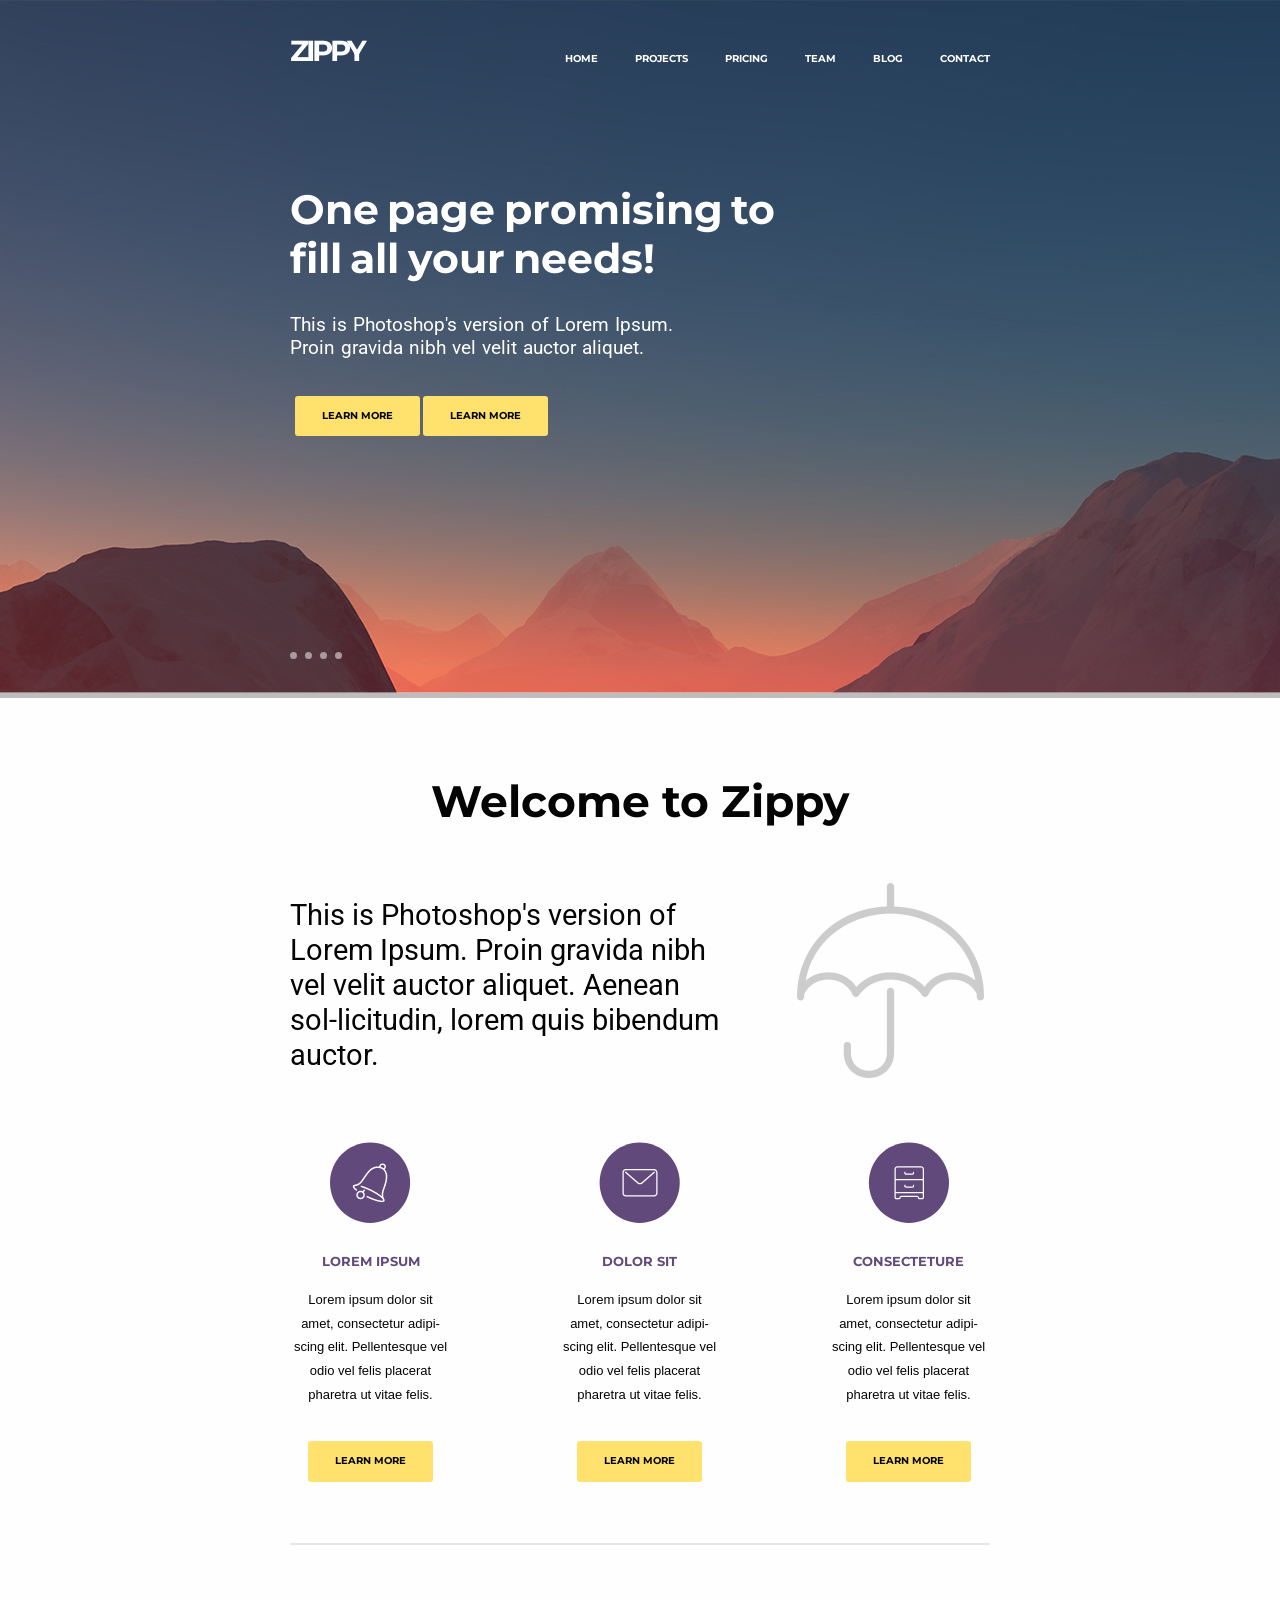
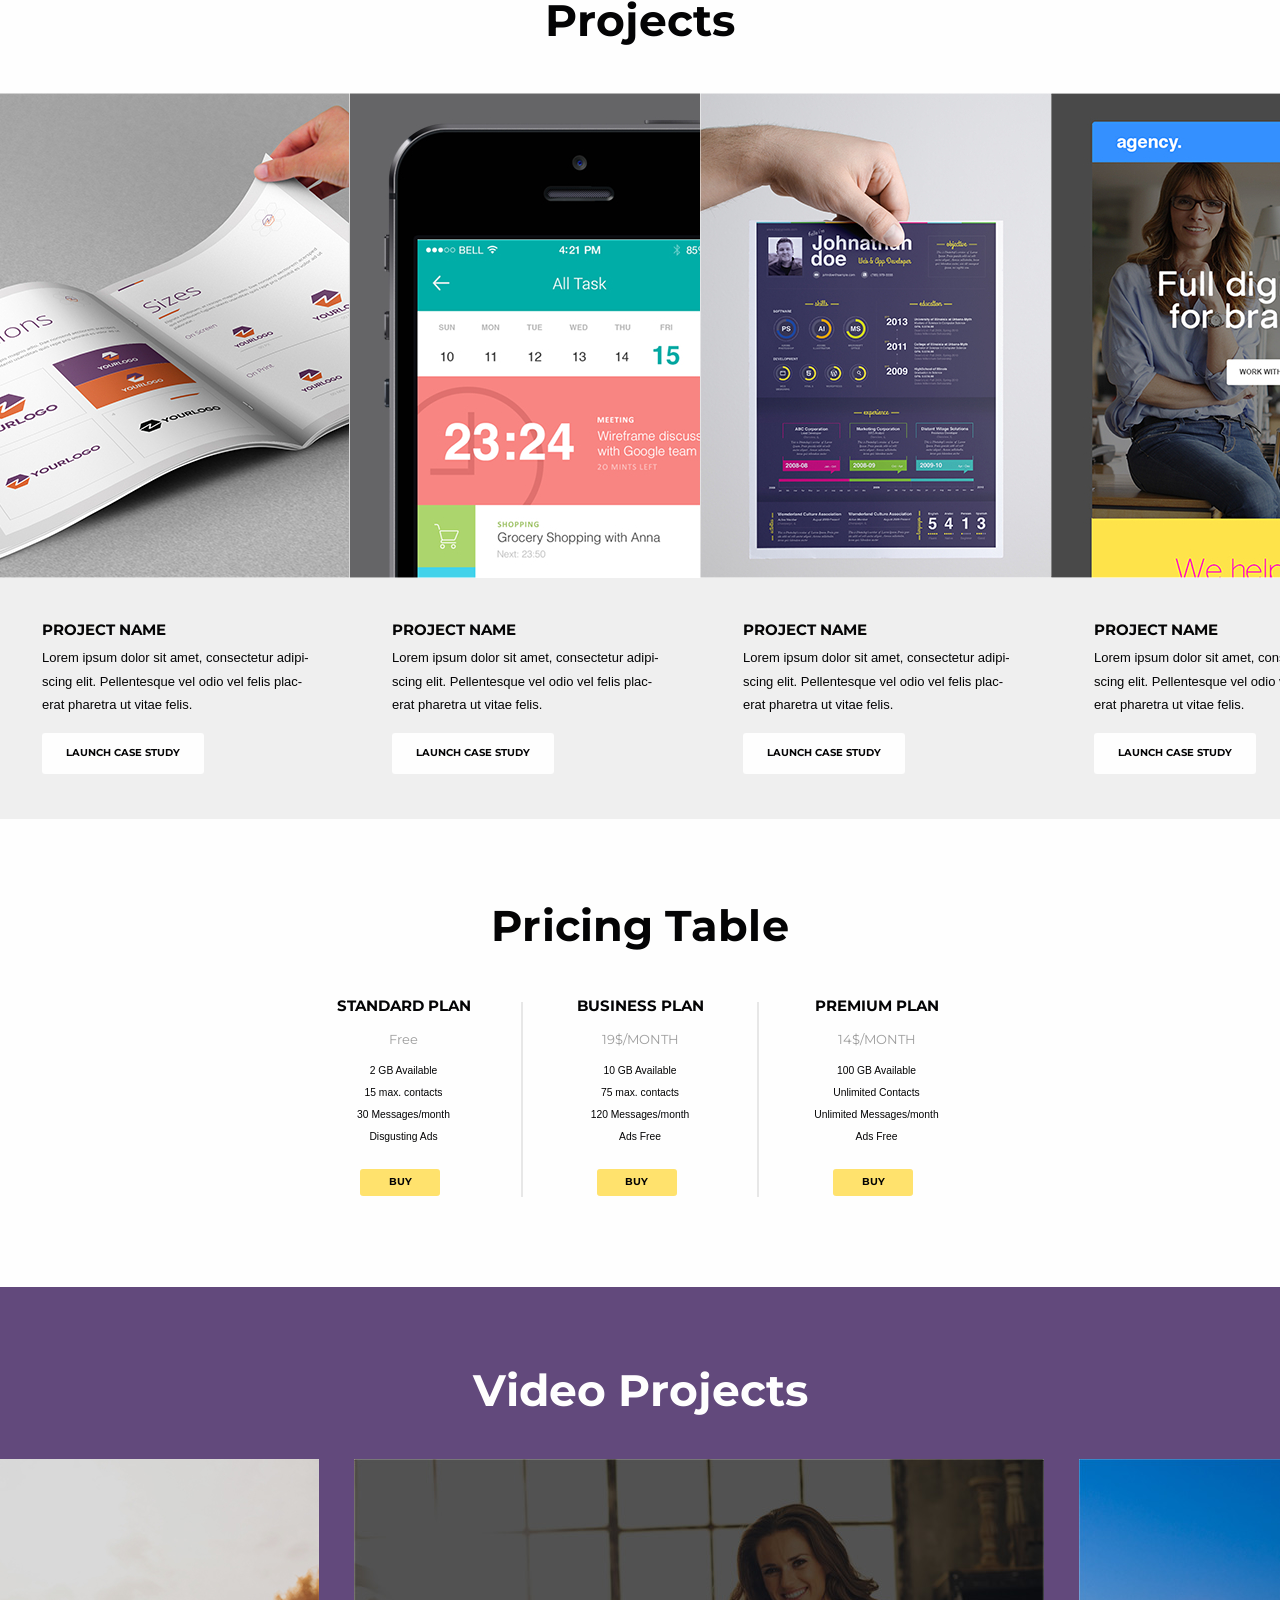
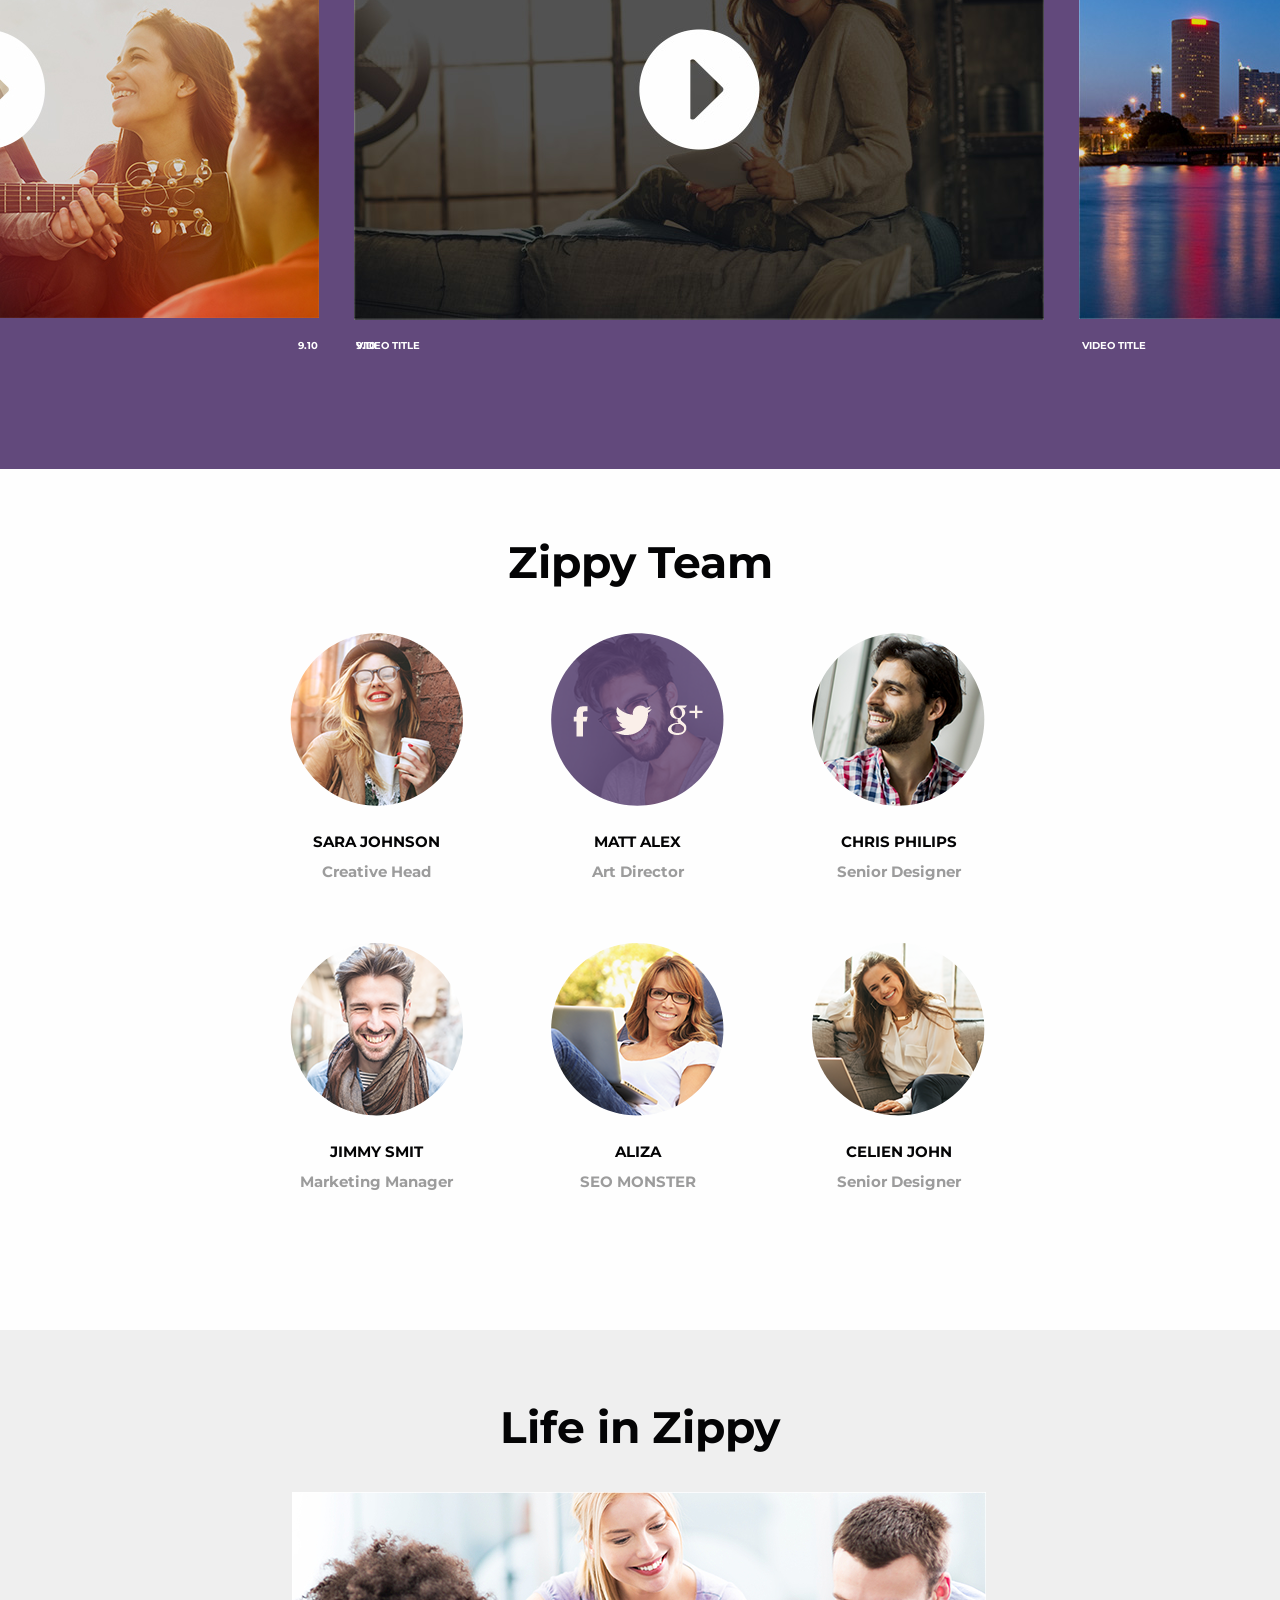
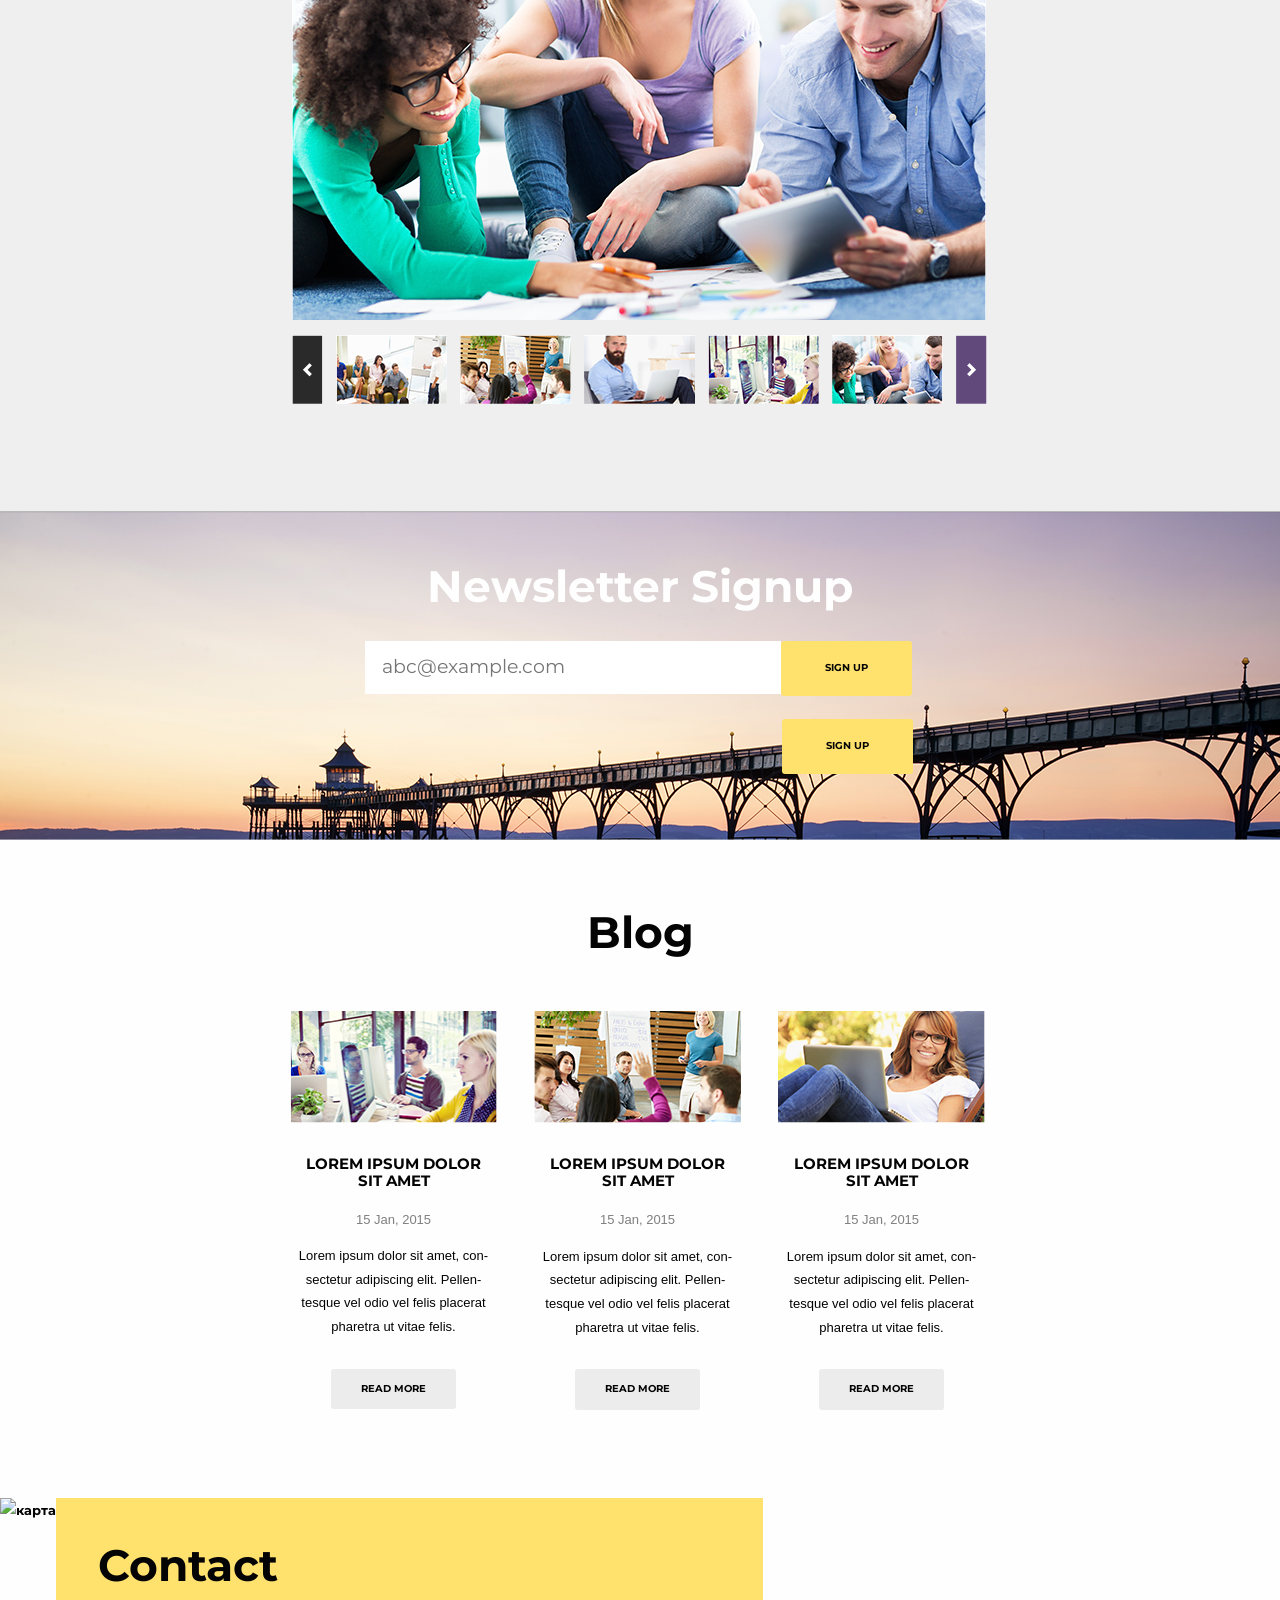
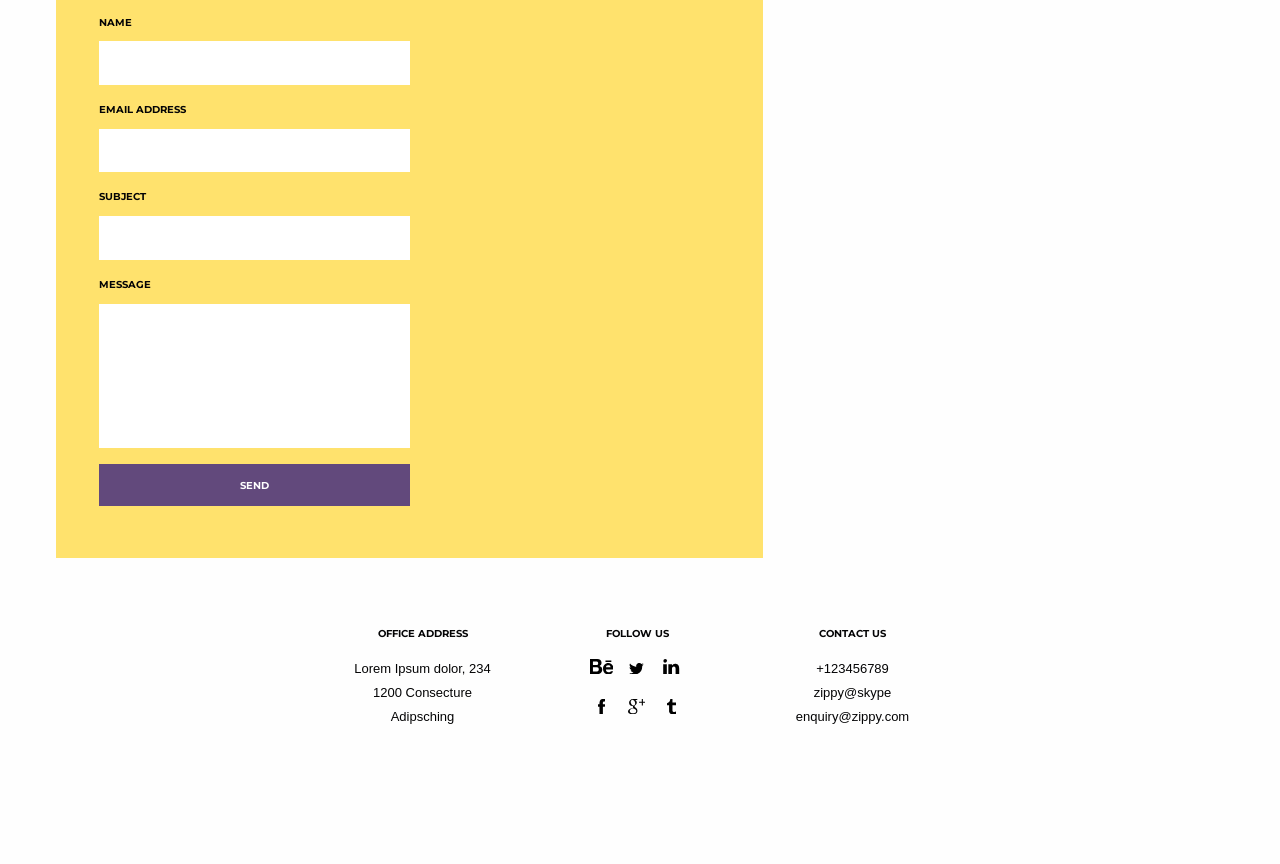
==== index.html @ a1cd15ad "приступил к блоку social-connection" ====
<!DOCTYPE html>
<html lang="ru">

<head>
  <meta charset="utf-8">
  <title>Landing Zippy</title>
  <link href="https://fonts.googleapis.com/css?family=Montserrat:400,700|Roboto:100&display=swap" rel="stylesheet">
  <link href="css/normalize.css" rel="stylesheet">
  <link rel="stylesheet" href="css/style.css">
</head>

<body>

  <div class="wrapper-bg-1">

    <header class="main-header">

      <div class="container-center">
        <nav class="main-navigation">
          <a class="logo" href="#">ZIPPY</a>
          <ul class="site-navigation">
            <li><a href="#beginning">Home</a></li>
            <li><a href="#project">Projects</a></li>
            <li><a href="#price">Pricing</a></li>
            <li><a href="#team">Team</a></li>
            <li><a href="#blog">Blog</a></li>
            <li><a href="#contacts">Contact</a></li>
          </ul>
        </nav>
      </div>

    </header>
    <main class="content">
      <h1 class="visually-hidden">Landing workshop</h1>
      <section class="some-features">
        <h2 class="visually-hidden">Featuries</h2>

        <div class="container-center">
          <div class="feature-controls">
            <a class="control-1" href="#"></a>
            <a class="control-2" href="#"></a>
            <a class="control-3" href="#"></a>
            <a class="control-4" href="#"></a>
          </div>
          <div class="feature-slide">
            <p class="title-slide">One page promising to fill all your needs!</p>
            <p class="description description-slide">This is Photoshop's version of Lorem Ipsum. Proin gravida nibh vel velit auctor aliquet.</p>
            <div class="button-cover">
              <a class="button button-info-1" href="features-1.html">Learn more</a>
              <a class="button button-info-2" href="features-2.html">Learn more</a>
            </div>
          </div>
        </div>
  </div>
  </section>
  <section class="welcome-block container-center">
    <h2 class="visually-hidden">About Zippy</h2>
    <div class="main-idea">
      <h2>Welcome to Zippy</h2>
      <p class="description description-page">This is Photoshop's version of Lorem Ipsum.
        Proin gravida nibh vel velit auctor aliquet.
        Aenean sol-licitudin, lorem quis bibendum auctor.</p>
      <img src="img/welcome-block/umbrella-icon.png" alt="umbrella-image">

    </div>

    <ul class="possibilities-list">
      <li class="possibility">
        <img src="img/welcome-block/bell-icon.png" alt="bell-image" width="" height="">
        <p class="possibilities-title">lorem ipsum</p>
        <p class="possibilities-description">Lorem ipsum dolor sit amet, consectetur adipi-scing elit.
          Pellentesque vel odio vel felis placerat pharetra ut vitae felis.
        </p>
        <a class="button button-info" href="page-info1.html">Learn more</a>
      </li>
      <li class="possibility">
        <img src="img/welcome-block/envelope-icon.png" alt="message-image" width="" height="">
        <p class="possibilities-title">Dolor sit</p>
        <p class="possibilities-description">Lorem ipsum dolor sit amet, consectetur adipi-scing elit.
          Pellentesque vel odio vel felis placerat pharetra ut vitae felis.</p>
        <a class="button button-info button-yellow" href="page-info2.html">Learn more</a>
      </li>
      <li class="possibility">
        <img src="img/welcome-block/archive-icon.png" alt="file-box-image" width="" height="">
        <p class="possibilities-title">Consecteture</p>
        <p class="possibilities-description">Lorem ipsum dolor sit amet, consectetur adipi-scing elit.
          Pellentesque vel odio vel felis placerat pharetra ut vitae felis.</p>
        <a class="button button-info button-yellow" href="page-info3.html">Learn more</a>
      </li>
    </ul>
  </section>
  <section class="projects" id="project">
    <h2>Projects</h2>
    <ul class="project-list">
      <li class="project">
        <img src="img/projects/project-1.jpg" alt="project-pic-1" width="" height>
        <h3>Project name</h3>
        <p>Lorem ipsum dolor sit amet, consectetur adipi-scing elit.
          Pellentesque vel odio vel felis plac-erat pharetra ut vitae felis.</p>
        <a class="button button-study button-white" href="page-study-1.html">Launch case study</a>
      </li>
      <li class="project">
        <img src="img/projects/project-2.jpg" alt="project-pic-" width="" height>
        <h3>Project name</h3>
        <p>Lorem ipsum dolor sit amet, consectetur adipi-scing elit.
          Pellentesque vel odio vel felis plac-erat pharetra ut vitae felis.</p>
        <a class="button button-study button-purple" href="page-study-2.html">Launch case study</a>
      </li>
      <li class="project">
        <img src="img/projects/project-3.jpg" alt="project-pic-" width="" height>
        <h3>Project name</h3>
        <p>Lorem ipsum dolor sit amet, consectetur adipi-scing elit.
          Pellentesque vel odio vel felis plac-erat pharetra ut vitae felis.</p>
        <a class="button button-study button-white" href="page-study-3.html">Launch case study</a>
      </li>
      <li class="project">
        <img src="img/projects/project-4.jpg" alt="project-pic-" width="" height>
        <h3>Project name</h3>
        <p>Lorem ipsum dolor sit amet, consectetur adipi-scing elit.
          Pellentesque vel odio vel felis plac-erat pharetra ut vitae felis.</p>
        <a class="button button-study button-white" href="page-study-4.html">Launch case study</a>
      </li>
    </ul>
  </section>
  <section class="pricing-table" id="price">
    <!-- возможно лучше сделать списком, а не табл. -->
    <table class="price">
      <caption class="table-name">Pricing Table</caption>
      <tr class="plan-title">
        <td>Standard Plan</td>
        <td>Business Plan</td>
        <td>Premium Plan</td>
      </tr>
      <tr class="payment">
        <td>Free</td>
        <td>19$/<span class="month-hi-register">month<span></td>
        <td>14$/<span class="month-hi-register">month<span></td>
      </tr>
      <tr class="terms">
        <td>
          <p>2 GB Available</p>
          <p>15 max. contacts</p>
          <p>30 Messages/month</p>
          <p>Disgusting Ads</p>
        </td>
        <td>
          <p>10 GB Available</p>
          <p>75 max. contacts</p>
          <p>120 Messages/month</p>
          <p>Ads Free</p>
        </td>
        <td>
          <p>100 GB Available</p>
          <p>Unlimited Contacts</p>
          <p>Unlimited Messages/month</p>
          <p>Ads Free</p>
        </td>
      </tr>
      <tr class="button-price">
        <td><a class="button button-buy" href="page-buy-1.html">Buy</a></td>
        <td><a class="button button-buy" href="page-buy-2.html">Buy</a></td>
        <td><a class="button button-buy" href="page-buy-3.html">Buy</a></td>
      </tr>
    </table>
  </section>
  <!-- --------------------------Слайдер------------------- -->
  <section class="video-project">

    <h2>Video Projects</h2>
    <ul class="video-list">
      <li class="left-frame">
        <img src="img/projects/video-pic-1.jpg" alt="video-frame-1" width="" height="">
        <p class="time-left">9.10</p>

      </li>
      <li class="middle-frame">
        <img src="img/projects/video-pic-2.jpg" alt="video-frame-2" width="" height="">
        <p class="title-middle">video title</p>
        <p class="time-middle">9.10</p>
        <!-- псевдоэлементом расположить эти p? -->
      </li>
      <li class="right-frame">
        <img src="img/projects/video-pic-3.jpg" alt="video-frame-3" width="" height="">
        <p class="title-right">video title</p>
      </li>
    </ul>
  </section>
  <section class="team" id="team">
    <div class="cover-team container-center">
      <h2 class="title-team title-band">Zippy Team</h2>
      <ul class="team-list">
        <li>
          <img src="img/team/team-1.png" alt="sara" width="" height="">
          <p class="team-member">Sara Johnson</p>
          <p class="post">Creative Head</p>
        </li>
        <li>
          <img src="img/team/team-2.png" alt="matt" width="" height="">
          <p class="team-member">Matt Alex</p>
          <p class="post">Art Director</p>
        </li>
        <li>
          <img src="img/team/team-3.png" alt="chris" width="" height="">
          <p class="team-member">CHris Philips</p>
          <p class="post">Senior Designer</p>
        </li>
        <li>
          <img src="img/team/team-4.png" alt="jimmy" width="" height="">
          <p class="team-member">Jimmy Smit</p>
          <p class="post">Marketing Manager</p>
        </li>
        <li>
          <img src="img/team/team-5.png" alt="aliza" width="" height="">
          <p class="team-member">Aliza</p>
          <p class="post post-seo">Seo Monster</p>
        </li>
        <li>
          <img src="img/team/team-6.png" alt="celien" width="" height="">
          <p class="team-member">Celien john</p>
          <p class="post">Senior Designer</p>
        </li>
      </ul>
    </div>

    <section class="life-slider">
      <!-- может не заморачиваться с "рисованием" слайдера без JS? -->
      <h2 class="title-team title-life">Life in Zippy</h2>
      <div class="galary-life container-center">
        <ul class="zippy-life-list">
          <li class="small-frame"><img src="img/life/left.jpg" alt="switch-left" width="31" height="69"></li>
          <li class="main-frame"><img src="img/life/z-life-0.jpg" alt="жизнь в zippy" width="694" height="428"></li>
          <li class="small-frame"><img src="img/life/z-life-1.jpg" alt="жизнь в zippy" width="111" height="69"></li>
          <li class="small-frame"><img src="img/life/z-life-2.jpg" alt="жизнь в zippy" width="111" height="69"></li>
          <li class="small-frame"><img src="img/life/z-life-3.jpg" alt="жизнь в zippy" width="111" height="69"></li>
          <li class="small-frame"><img src="img/life/z-life-4.jpg" alt="жизнь в zippy" width="111" height="69"></li>
          <li class="small-frame"><img src="img/life/z-life-5.jpg" alt="жизнь в zippy" width="111" height="69"></li>
          <li class="small-frame"><img src="img/life/right.jpg" alt="switch-right" width="31" height="69"></li>
        </ul>
      </div>

    </section>

  </section>
  <section class="newsletter">

    <h2>Newsletter Signup</h2>
    <form class="news-subscription container-center" action="index.html" method="post">
      <label class="letter"><span class="visually-hidden">Making subscription</span><input class="field-subscribe" type="text" name="your-mail" aria-label="the field for making subscription" placeholder="abc@example.com"></label>
      <button class="button sign-up-button-1" type="submit" name="button">Sign up</button>
      <button class="button sign-up-button-2" type="submit" name="button">Sign up</button>
    </form>

  </section>
  <section class="blog container-center" id="blog">
    <h2>Blog</h2>
    <ul class="our-notice">
      <li class="notice">
        <img src="img/blog/blog-1.jpg" alt="people working" width="207" height="112">
        <h3>lorem ipsum dolor sit amet</h3>
        <time datetime="2015-01-15">15 Jan, 2015</time>
        <p>Lorem ipsum dolor sit amet, con-sectetur adipiscing elit.
          Pellen-tesque vel odio vel felis placerat pharetra ut vitae felis.</p>
        <a class="button button-blog button-yellow" href="blog-1.html">Read more</a>
      </li>
      <li class="notice">
        <img src="img/blog/blog-2.jpg" alt="descussing people" width="207" height="112">
        <h3>lorem ipsum dolor sit amet</h3>
        <time datetime="2015-01-15">15 Jan, 2015</time>
        <p>Lorem ipsum dolor sit amet, con-sectetur adipiscing elit.
          Pellen-tesque vel odio vel felis placerat pharetra ut vitae felis.</p>
        <a class="button button-blog button-grey" href="blog-2.html">Read more</a>
      </li>
      <li class="notice">
        <img src="img/blog/blog-3.jpg" alt="smiling women" width="207" height="112">
        <h3>lorem ipsum dolor sit amet</h3>
        <time datetime="2015-01-15">15 Jan, 2015</time>
        <p>Lorem ipsum dolor sit amet, con-sectetur adipiscing elit.
          Pellen-tesque vel odio vel felis placerat pharetra ut vitae felis.</p>
        <a class="button button-blog button-grey" href="blog-3.html">Read more</a>
      </li>
    </ul>
  </section>
  </main>
  <footer class="main-footer">
    <section class="location" id="contacts">
      <h2 class="visually-hidden">How to find us</h2>
      <ul class="map-location">
        <li>
          <div class="map">
            <img src="img/map/map.jpg" alt="карта" width="693" height="654">
            <!-- <button class="modal-button button button-purple" type="submit">Send</button> -->
          </div>
        </li>
        <li>
          <div class="form">
            <h2 class="connection">Contact</h2>

            <form class="write-us" action="index.html" method="post">
              <label class="name">Name<input class="field-name" type="text" name="fullname" aria-label="the field for entering the name"></label>
              <label class="email">Еmail address<input class="email" type="text" name="fullname" aria-label="the field for entering the email"></label>
              <label class="theme">Subject<input class="email" type="text" name="fullname" aria-label="the field for entering the message subject"></label>
              <label class="message">Message<textarea class="field-message" name="message" aria-label="message field"></textarea></label>
              <button class="button send-button" type="submit" name="button">Send</button>

              <!-- уточнить можно ли тег form вложить в li, если да, то сделать раздел
      с картой одним section со списком из двух элементов - один карта, второй
      форма обратной связи. Да, можно.-->
              <!-- Посмотреть верстку предыдущего проекта, там где <div class="footer-social"> и
        <div class="for-friends" может тут все-таки не списком верстать а div> -->
            </form>
          </div>
        </li>
      </ul>
    </section>
    <section class="social-connection container-center">
      <div class="address">
        <h3 class="social-title">Office address</h3>
        <p>Lorem Ipsum dolor, 234 1200 Consecture Adipsching</p>

      </div>
      <div class="footer-social">
        <h3>Follow us</h3>
        <ul class="social-list">
          <li><a class="social-button" href="#"><span class="visually-hidden">behanse icon</span><svg xmlns="http://www.w3.org/2000/svg" width="23.563" height="15.47" viewBox="0 0 23.563 15.47">
                <defs>
                  <style>
                    .cls-1 {
                      fill-rule: evenodd;
                    }
                  </style>
                </defs>
                <path id="behance_Icon" data-name="behance Icon" class="cls-1"
                  d="M659.469,7046.78h5.868v1.53h-5.868v-1.53Zm8.094,9.1h-7.64c0.081,1.91.982,2.61,2.6,2.61,1.169,0,2.112-.39,2.3-1.06h2.329c-0.818,2.58-2.329,3.32-4.727,3.32-3.338,0-5.407-2.37-5.407-5.75,0-3.27,2.192-5.77,5.407-5.77C666.026,7049.23,667.767,7052.53,667.563,7055.88Zm-7.64-2.23h4.732c-0.267-1.52-.9-2.15-2.316-2.15A2.208,2.208,0,0,0,659.923,7053.65Zm-3.673,2.43c0,3.06-2.52,4.37-5.163,4.37H644v-15.18h6.885c2.784,0,4.669,1.03,4.669,3.84a3.322,3.322,0,0,1-1.988,3.15A3.662,3.662,0,0,1,656.25,7056.08Zm-6.3-8.25h-3.011v3.52H650.2a1.707,1.707,0,0,0,1.967-1.79C652.164,7048.12,651.1,7047.83,649.952,7047.83Zm0.491,5.78h-3.5v4.14h3.44c1.271,0,2.376-.42,2.376-1.98A2.006,2.006,0,0,0,650.443,7053.61Z"
                  transform="translate(-644 -7045.28)" />
              </svg></a></li>
          <li><a class="social-button" href="#"><span class="visually-hidden">twitter icon</span><svg xmlns="http://www.w3.org/2000/svg" width="14.719" height="11.78" viewBox="0 0 14.719 11.78">
                <defs>
                  <style>
                    .cls-1 {
                      fill-rule: evenodd;
                    }
                  </style>
                </defs>
                <path id="twitter_Icon" data-name="twitter Icon" class="cls-1"
                  d="M701.918,7048.96a3.145,3.145,0,0,1,2.39.93,4.963,4.963,0,0,0,1.549-.51c0.126-.07.251-0.14,0.376-0.2a2.946,2.946,0,0,1-.981,1.39,1.4,1.4,0,0,1-.332.24h0a5.5,5.5,0,0,0,1.712-.45v0.01a4.7,4.7,0,0,1-1.026,1.15c-0.157.13-.314,0.25-0.472,0.37a8.528,8.528,0,0,1-6.063,8.51,9.159,9.159,0,0,1-4.278.17,12.027,12.027,0,0,1-1.777-.57,6.049,6.049,0,0,1-.856-0.44c-0.088-.05-0.177-0.1-0.265-0.16a5.083,5.083,0,0,0,.966.04c0.3-.05.589-0.03,0.863-0.09a6.357,6.357,0,0,0,1.814-.65,3.517,3.517,0,0,0,.819-0.53,2.464,2.464,0,0,1-.9-0.16,3,3,0,0,1-1.917-1.9,3.16,3.16,0,0,0,1.349-.06,2.321,2.321,0,0,1-.988-0.39,2.867,2.867,0,0,1-1.424-2.55c0.1,0.04.207,0.09,0.31,0.14a2.978,2.978,0,0,0,.635.17,0.948,0.948,0,0,0,.413.04H693.82c-0.152-.17-0.4-0.29-0.553-0.48a3.011,3.011,0,0,1-.679-2.7,3.5,3.5,0,0,1,.325-0.78,0.17,0.17,0,0,0,.014.01,1.827,1.827,0,0,0,.273.31,5.328,5.328,0,0,0,.9.85,9,9,0,0,0,3.695,1.76,5.739,5.739,0,0,0,1.358.17,2.694,2.694,0,0,1,.014-1.39,2.972,2.972,0,0,1,1.712-2.01,4.253,4.253,0,0,1,.671-0.2C701.673,7048.99,701.8,7048.97,701.918,7048.96Z"
                  transform="translate(-691.906 -7048.97)" />
              </svg></a></li>
          <li><a class="social-button" href="#"><span class="visually-hidden">linkediin icon</span><svg xmlns="http://www.w3.org/2000/svg" width="16.219" height="15.5" viewBox="0 0 16.219 15.5">
                <defs>
                  <style>
                    .cls-1 {
                      fill-rule: evenodd;
                    }
                  </style>
                </defs>
                <path id="linkediin_Icon" data-name="linkediin Icon" class="cls-1"
                  d="M747.969,7057.8v-5.63c0-1.15-.333-2.31-1.69-2.31s-1.924,1.16-1.924,2.34v5.6h-3.62v-10.31h3.62v1.39a3.688,3.688,0,0,1,3.281-1.71c1.5,0,3.943.7,3.943,4.77v5.86h-3.61Zm-10.579-11.84a1.825,1.825,0,1,1,2.021-1.81A1.924,1.924,0,0,1,737.39,7045.96Zm1.806,11.84h-3.625v-10.31H739.2v10.31Z"
                  transform="translate(-735.375 -7042.31)" />
              </svg></a></li>
          <li><a class="social-button" href="#"><span class="visually-hidden">facebook icon</span><svg xmlns="http://www.w3.org/2000/svg" width="7.375" height="15.47" viewBox="0 0 7.375 15.47">
                <defs>
                  <style>
                    .cls-1 {
                      fill-rule: evenodd;
                    }
                  </style>
                </defs>
                <path id="facebook_Icon" data-name="facebook Icon" class="cls-1"
                  d="M654.3,7076.96v2.49s-1.865-.18-2.331.52a6.948,6.948,0,0,0-.127,2.32h2.473c-0.209.94-.359,1.58-0.512,2.4H651.83v7.74h-3.425c0-2.39,0-5.17,0-7.71h-1.458v-2.43h1.442c0.074-1.78.1-3.54,1-4.44C650.4,7076.84,651.36,7076.96,654.3,7076.96Z"
                  transform="translate(-646.938 -7076.97)" />
              </svg></a></li>
          <li><a class="social-button" href="#"><span class="visually-hidden">google icon</span><svg xmlns="http://www.w3.org/2000/svg" width="17.687" height="15.47" viewBox="0 0 17.687 15.47">
                <defs>
                  <style>
                    .cls-1 {
                      fill-rule: evenodd;
                    }
                  </style>
                </defs>
                <path id="google_Icon" data-name="google Icon" class="cls-1"
                  d="M704.605,7080.84v2.75H703.5v-2.75h-2.763v-1.12H703.5v-2.75h1.105v2.75h2.763v1.12h-2.763Zm-7.642-2.78a2.886,2.886,0,0,1,1.555,2.62,3.056,3.056,0,0,1-1.369,2.37c-0.752.59-.895,0.83-0.895,1.33a2.983,2.983,0,0,0,1.228,1.45,3.219,3.219,0,0,1,1.6,3.03c0,1.69-1.6,3.57-4.549,3.57-2.591,0-4.845-1.26-4.845-2.95,0-1.71,2.063-3.36,4.653-3.36,0.282,0,.541-0.01.808-0.01a1.809,1.809,0,0,1-.634-1.29,1.994,1.994,0,0,1,.236-0.89c-0.141.01-.284-0.01-0.432-0.01a3.414,3.414,0,0,1-3.553-3.44c0-1.84,1.968-3.53,4.059-3.53h4.664l-1.043,1.11h-1.479Zm-2.133,8.5c-1.79-.02-3.394,1.09-3.394,2.43,0,1.36,1.293,2.35,3.083,2.35,2.517,0,3.394-.92,3.394-2.28a2.147,2.147,0,0,0-.057-0.49c-0.2-.77-0.894-1.15-1.866-1.82A3.594,3.594,0,0,0,694.83,7086.56Zm2.011-5.86a3.16,3.16,0,0,0-2.6-2.88c-1.2-.03-2.007,1.18-1.8,2.75s1.349,2.89,2.551,2.93S697.049,7082.28,696.841,7080.7Z"
                  transform="translate(-689.688 -7076.97)" />
              </svg></a></li>
          <li><a class="social-button" href="#"><span class="visually-hidden">tumblr icon</span><svg xmlns="http://www.w3.org/2000/svg" width="9.594" height="15.47" viewBox="0 0 9.594 15.47">
                <defs>
                  <style>
                    .cls-1 {
                      fill-rule: evenodd;
                    }
                  </style>
                </defs>
                <path id="tumblr_Icoon" data-name="tumblr Icoon" class="cls-1"
                  d="M750.843,7091.58a9.441,9.441,0,0,1-1.77.66,7.181,7.181,0,0,1-1.715.19,4.567,4.567,0,0,1-1.645-.27,3.977,3.977,0,0,1-1.371-.76,2.8,2.8,0,0,1-.788-1.06,4.621,4.621,0,0,1-.219-1.62v-5.42h-2.072v-2.19a5.4,5.4,0,0,0,1.72-.85,4.211,4.211,0,0,0,1.03-1.33,6.049,6.049,0,0,0,.534-1.97h2.17v3.58h3.527v2.76h-3.527v3.96a6.818,6.818,0,0,0,.082,1.67,1.386,1.386,0,0,0,.582.67,2.137,2.137,0,0,0,1.157.31,4.129,4.129,0,0,0,2.3-.77v2.44Z"
                  transform="translate(-741.25 -7076.97)" />
              </svg></a></li>
        </ul>

      </div>
      <div class="footer-contacts">
        <h3 class="social-title">Contact us</h3>
        <p class="contact-phone"><a class="phone" href="tel:+123456789">+123456789</a></p>
        <p class="skype">zippy@skype</p>
        <p class="contact-mail">enquiry@zippy.com</p>
      </div>
    </section>
  </footer>
</body>

</html>
---- css/style.css ----
@font-face {
  font-family: 'Helvetica';
  src: local('Helvetica Regular'), local('Helvetica-Regular'),
    url('fonts/helvetica/hinted-subset-Helvetica-Regular.woff') format('woff'),
    url('fonts/helvetica/hinted-subset-Helvetica-Regular.woff2') format('woff2'),
    font-weight: normal;
  font-style: normal;
}

html {
  box-sizing: border-box;
}

*, *::after, *::after {
  box-sizing: inherit;
}

body {
  margin: 0;
  padding: 0;
  font-family: "Montserrat", Arial, sans-serif;
  font-size: 13.26px;
  line-height: 24px;
  font-weight: 700;
  color: #040405;
  background-color: #fefefe;
}

a {
  text-decoration: none;
}

.visually-hidden {
  position: absolute;
  width: 1px;
  height: 1px;
  margin: -1px;
  border: 0;
  padding: 0;
  white-space: nowrap;
  clip-path: inset(100%);
  clip: rect(0 0 0 0);
  overflow: hidden;
}

img {
  maх-width: 100%;
  height: auto;
}

.wrapper-bg-1 {
  background-image: url("../img/background-feature/bg-1.jpg");
  background-position: top center;
  background-repeat: no-repeat;
  background-color: #bdbdbd;
}

.container-center {
  width: 700px;
  margin: 0 auto;
}

.main-header {
  margin-bottom: 32px;
}

.main-navigation {
  display: flex;
  flex-wrap: wrap;
  margin: 0;
  padding-top: 40px;
  margin-bottom: 124px;
  font-size: 10px;
  line-height: 7px;
  text-transform: uppercase;
  color: #ffffff;
}

.logo {
  margin-right: 197px;
  margin-top: 7px;
  font-size: 29px;
  line-height: 7px;
  letter-spacing: -3.4px;
  color: #ffffff;
}

.site-navigation {
  display: flex;
  flex-wrap: wrap;
  margin: 0;
  padding: 0;
  margin-top: 15px;
  margin-left: auto;
  list-style: none;
}

.site-navigation li {
  margin-right: 37px;
}

.site-navigation li:last-child {
  margin-right: 0;
}

.site-navigation a {
  color: #ffffff;
}

.site-navigation a:hover,
.site-navigation a:focus {
  color: #ffe26d;
}

.feature-slide {
  color: #ffffff;
  padding-bottom: 48px;
}

.feature-slide .title-slide {
  margin: 0;
  padding: 0;
  margin-bottom: 29px;
  width: 515px;
  font-size: 40.69px;
  line-height: 120%;
}

.title-slide {
  word-spacing: -0.09em;
}

.description {
  font-family: "Roboto", Arial, sans-serif;
  font-weight: 400;
}

.description-slide {
  margin-bottom: 37px;
  max-width: 431px;
  font-size: 19.16px;
  line-height: 120%;
  word-spacing: 0.05em;
}

.button {
  display: block;
  padding-top: 17px;
  padding-bottom: 17px;
  width: 125px;
  font: inherit;
  font-size: 10.32px;
  line-height: 6.9px;
  text-align: center;
  vertical-align: middle;
  text-transform: uppercase;
  color: #040405;
  background-color: #ffe26d;
  border-radius: 3px;
  border: none;
}

.button:hover,
.button:focus,
.button-active {
  background-color: #62497c;
  color: #ffffff;
}

.button-cover {
  display: flex;
  padding-bottom: 214px;
}

.button-info-1 {
  margin-right: 3px;
  margin-left: 5px;
}

.some-features {
  position: relative;
  margin-bottom: 83px;
}

.feature-controls {
  position: absolute;
  bottom: 48px;
  width: 61px;
  height: 8px;
}

.feature-controls a {
  display: inline-block;
  position: relative;
  width: 7px;
  height: 7px;
  background-color: #a99a9e;
  border-radius: 50%;
}

.control-1,
.control-2,
.control-3 {
  margin-right: 4px;
}

.feature-controls a:hover,
.feature-controls a:focus,
.feature-controls a:active {
  background-color: #ffffff;
}

.welcome-block {
  border-bottom: 2px solid #e7e7e7;
  margin-bottom: 55px;
  padding-bottom: 4px;
}

.welcome-block h2 {
  margin-bottom: 83px;
}

.main-idea {
  position: relative;
  margin-bottom: 69px;
}

.main-idea h2 {
  margin-bottom: 76px;
  font-size: 44.21px;
  line-height: 40.52px;
  text-align: center;
}

.main-idea p {
  width: 436px;
}

.main-idea img {
  position: absolute;
  top: 102px;
  left: 507px;
}

.description-page {
  font-size: 29.4px;
  line-height: 35px;
  color: inherit;
}

/*main-idea можно сделать релатив, а зонт абсолютно спозиционировать*/
.possibilities-list {
  display: flex;
  flex-wrap: wrap;
  margin: 0;
  padding: 0;
  list-style: none;
  margin-bottom: 57px;
}

.possibility {
  width: 161px;
  text-align: center;
  margin-right: 108px;
}

.possibility img {
  margin-bottom: 6px;
}

.possibilities-list li:nth-child(3) {
  margin-right: 0;
}

.possibilities-title {
  margin-bottom: 15px;
  text-transform: uppercase;
  color: #62497c;
}

.possibilities-description {
  margin-bottom: 35px;
  padding: 0 2px;
  font-family: "Helvetica", Arial, sans-serif;
  font-size: 13px;
  font-weight: 400;
  line-height: 23.58px;
}

.button-info {
  display: block;
  margin: 0 auto;
}

.projects {
  max-width: 1400px;
  margin: 0 auto;
  margin-bottom: 87px;
}

.projects h2 {
  font-size: 44.21px;
  line-height: 40.52px;
  text-align: center;
  margin-bottom: 52px;
}

.project-list {
  display: flex;
  /* flex-wrap: wrap; */
  list-style: none;
  margin: 0;
  padding: 0;
  background-color: #efefef;
}

.project-list li {
  margin: 0;
  margin-left: -1px;
  padding: 0;
  width: 353px;
}

.project-list img {
  margin-bottom: 10px;
}

.project-list h3 {
  font-size: 15px;
  line-height: 40.52px;
  text-transform: uppercase;
  margin-bottom: -17px;
  padding-left: 43px;
}

.button-study {
  width: 162px;
  color: inherit;
  background-color: #fefefe;
  margin-bottom: 45px;
  margin-left: 43px;
}

.projects p {
  font-family: "Helvetica", Arial, sans-serif;
  font-size: 13px;
  font-weight: 400;
  line-height: 23.58px;
  margin-bottom: 16px;
  padding: 0 35px 0 43px;
}

.project:hover {
  background-color: #ffe26d;
}

.price {
  text-align: center;
  border-collapse: collapse;
}

.price td {
  width: 236px;
  border-right: 2px solid #e7e7e7;
}

.price .terms {
  font-family: "Helvetica", Arial, sans-serif;
  font-size: 10.32px;
  font-weight: 400;
  line-height: 22px;
}

.terms p {
  padding: 0;
  margin: 0;
}

.price td:last-child {
  border-right: 0;
}

.button-buy {
  width: 80px;
  margin: 0 auto;
  padding-top: 10px;
  padding-bottom: 10px;
}

.button-price td {
  padding-top: 20px;
  padding-right: 8px;
}

.pricing-table .table-name {
  font-size: 43.21px;
  line-height: 40.52px;
  text-align: center;
  margin-bottom: 56px;
  letter-spacing: 0.1px;
}

.price {
  margin: 0 auto;
}

.pricing-table {
  margin-bottom: 90px;
}

.plan-title {
  font-size: 14.74px;
  line-height: 6.9px;
  text-transform: uppercase;
}

.plan-title td {
  padding-bottom: 16px;
}

.payment td {
  font-weight: 400;
  color: #9d9d9d;
  padding-bottom: 8px;
}

.month-hi-register {
  text-transform: uppercase;
}

.video-project {
  background-color: #62497c;
  margin-bottom: 73px;
}

.video-project h2 {
  font-size: 44.21px;
  line-height: 40.52px;
  color: #fefefe;
  padding-top: 83px;
  padding-bottom: 12px;
  text-align: center;
}

.video-list {
  display: flex;
  flex-wrap: wrap;
  list-style: none;
  margin: 0 auto;
  padding: 0;
  width: 1400px;
}

.video-list li {
  margin-right: 35px;
}

.video-list li:last-child {
  margin-right: 0;
}

.middle-frame,
.left-frame,
.right-frame {
  position: relative;
  margin-bottom: 142px;
}

.time-left {
  position: absolute;
  top: 474px;
  right: 1px;
}

.title-middle {
  position: absolute;
  top: 474px;
  left: 2px;
}

.time-middle {
  position: absolute;
  top: 474px;
  left: 2px;
}

.title-right {
  position: absolute;
  top: 474px;
  left: 3px;
}

.video-list p {
  font-size: 10px;
  line-height: 6.9px;
  text-transform: uppercase;
  color: #fefefe;
}

.title-team {
  font-size: 44.21px;
  line-height: 40.52px;
  text-align: center;
}

.title-band {
  margin-bottom: 50px;
}

.team-list {
  display: flex;
  flex-wrap: wrap;
  margin: 0;
  padding: 0;
  list-style: none;
  text-align: center;
}

.team-list li {
  width: 173px;
  margin-right: 88px;
}

.team-list li:nth-child(3),
.team-list li:nth-child(6) {
  margin-right: 0;
}

.team-list li:nth-child(4),
.team-list li:nth-child(5),
.team-list li:nth-child(6) {
  margin-top: 53px;
  padding-bottom: 129px;
}

.team-list img {
  margin-bottom: 11px;
}

.team-member {
  margin-bottom: 23px;
  font-size: 15px;
  line-height: 6.9px;
  text-transform: uppercase;
}

.post {
  font-size: 15px;
  line-height: 6.9px;
  /* color: #9d9d9d; */
  opacity: 0.39;
}

.post-seo {
  text-transform: uppercase;
}

.life-slider {
  background-color: #efefef;
  padding-top: 77px;
  padding-bottom: 100px;
}

.title-life {
  padding: 0;
  margin: 0;
  margin-bottom: 44px;
}

.zippy-life-list {
  display: flex;
  flex-wrap: wrap;
  width: 696px;
  list-style: none;
  margin: 0 auto;
  padding: 0;
}

.zippy-life-list li {
  margin-right: 13px;
}

.zippy-life-list li:last-child {
  margin-right: 0;
}

.main-frame {
  order: 1;
  margin-bottom: 8px;
}

.small-frame {
  order: 2;
}

.newsletter {
  background-image: url("../img/background-feature/bg-2.jpg");
  /* background-position: top center; */
  background-position: top center;
  background-repeat: no-repeat;
  background-color: #fefefe;
  margin-bottom: 66px;
}

.newsletter h2 {
  font-size: 44.21px;
  line-height: 40.52px;
  margin: 0;
  padding-top: 55px;
  padding-bottom: 34px;
  text-align: center;
  color: #fefefe;
}

.news-subscription {
  display: flex;
  flex-wrap: wrap;
  width: 550px;
}

.sign-up-button-1,
.sign-up-button-2 {
  padding-top: 24px;
  padding-bottom: 24px;
  width: 131px;
}

.sign-up-button-2 {
  margin-left: 417px;
  margin-top: 23px;
  margin-bottom: 72px;
}

.field-subscribe {
  display: block;
  padding-left: 17px;
  padding-top: 5px;
  padding-bottom: 8px;
  min-width: 416px;
  font-family: inherit;
  font-size: 19.16px;
  font-weight: 400;
  line-height: 40.52px;
  color: #d8d8d8;
  border: 0;
}

/*
попробовать позадавать общие стили через группы селекторов с двумя уровнями вложенности, т.е.
для центровки заголовков указать секцию и h2 и text-align: center; и можно и свойства шрифта тоже сюда,
т.к. у всех заголовков второго уровня один и тот же шрифт, может только быть не удобно т.к. правило будет
находитья в одном месте, а свойства применяться к разным элементам страницы, не очень удобно искать*/
.blog {
  margin-bottom: 88px;
}

.blog h2 {
  font-size: 44.21px;
  line-height: 40.52px;
  text-align: center;
  margin-bottom: 59px;
}

.our-notice {
  display: flex;
  flex-wrap: wrap;
  margin: 0;
  padding: 0;
  list-style: none;
}

.notice {
  width: 207px;
  margin-right: 37px;
  text-align: center;
}

.notice:last-child {
  margin-right: 0;
}

/* проверить отступы в блоке Блог */
.notice img {
  margin-bottom: 10px;
}

.notice h3 {
  margin-bottom: 18px;
  padding: 0 3px;
  font-size: 15px;
  line-height: 17px;
  text-transform: uppercase;
}

.notice time,
.notice p {
  font-family: "Helvetica", Arial, sans-serif;
  font-size: 13px;
  font-weight: 400;
  line-height: 23.58px;
}

.notice time {
  opacity: 0.5;
  margin-bottom: 15px;
}

.notice p {
  margin-bottom: 30px;
}

.button-blog {
  background-color: #ececec;
  margin: 0 auto;
}

.button-blog:hover,
.button-blog:focus,
.button-blog:active {
  color: inherit;
  background-color: #ffe26d;
}

/* подумать над оформлением кнопок при наведении тут серый фон и черный шрифт д.б. */
.location {
  width: 1400px;
  margin: 0 auto;
  margin-bottom: 61px;
}

.map-location {
  display: flex;
  margin: 0;
  padding: 0;
  list-style: none;
}

.location h2 {
  font-size: 44.21px;
  line-height: 40.52px;
  margin: 0;
  margin-bottom: 34px;
  padding-top: 47px;
  padding-left: 42px;
}

.form {
  width: 707px;
  background-color: #ffe26d;
}

.write-us {
  display: flex;
  flex-wrap: wrap;
}

.name,
.email,
.theme,
.message {
  margin: 0;
  padding: 0;
  margin-left: 43px;
  margin-right: auto;
}

.write-us input,
.field-message {
  display: block;
  width: 311px;
  margin: 15px 0 22px;
  padding: 16px 0;
  border: 0;
}

.field-message {
  padding: 46px 0 75px;
  resize: none;
  margin-bottom: 16px;
}

.connection {
  font-size: 44.21px;
  line-height: 40.52px;
}

.write-us {
  font-size: 10px;
  line-height: 6.9px;
  text-transform: uppercase;
}

.send-button {
  color: #fefefe;
  background-color: #62497c;
  width: 311px;
  margin-left: 43px;
  margin-bottom: 52px;
  padding-top: 19px;
  border-radius: initial;
}


.social-connection {
  display: flex;
  padding-bottom: 123px;
}

.address,
.footer-social,
.footer-contacts {
  margin-left: 50px;
  width: 165px;
  text-align: center;
}

.footer-social {
  padding: 0 29px;
}

.footer-contacts p {
  margin: 0;
}

.social-connection h3 {
  margin-bottom: 18px;
  font-size: 10px;
  font-weight: 700;
  line-height: 10px;
  text-transform: uppercase;
  text-align: center;
}

.social-title {
  margin-bottom: 10px;
}

.social-connection p,
.phone {
  font-family: "Helvetica", Arial, sans-serif;
  font-size: 13px;
  font-weight: 400;
  line-height: 23.58px;
  color: inherit;
}

.social-list {
  display: flex;
  flex-wrap: wrap;
  margin: 0;
  padding: 0;
  list-style: none;
}

.social-list li {
  width: 35px;
}

.social-list li:nth-child(1),
.social-list li:nth-child(2),
.social-list li:nth-child(3) {
  margin-bottom: 16px;
}
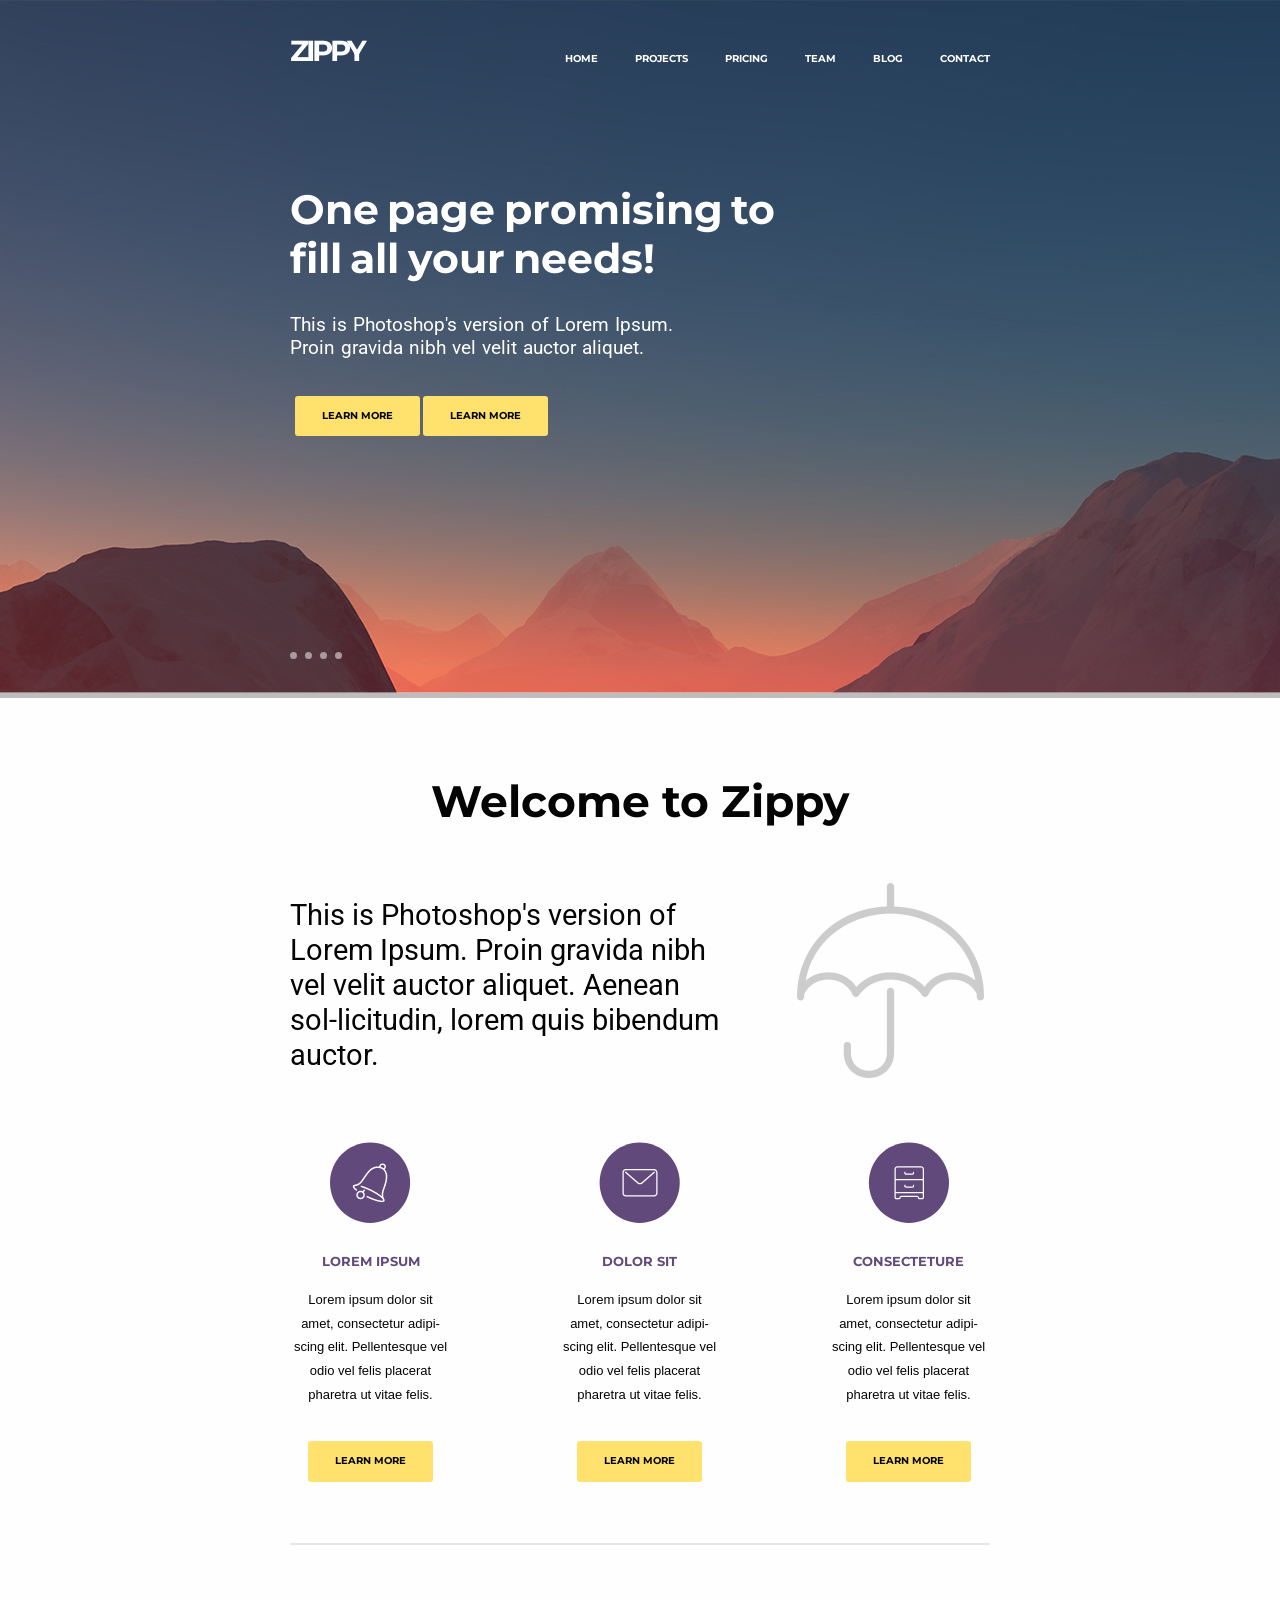
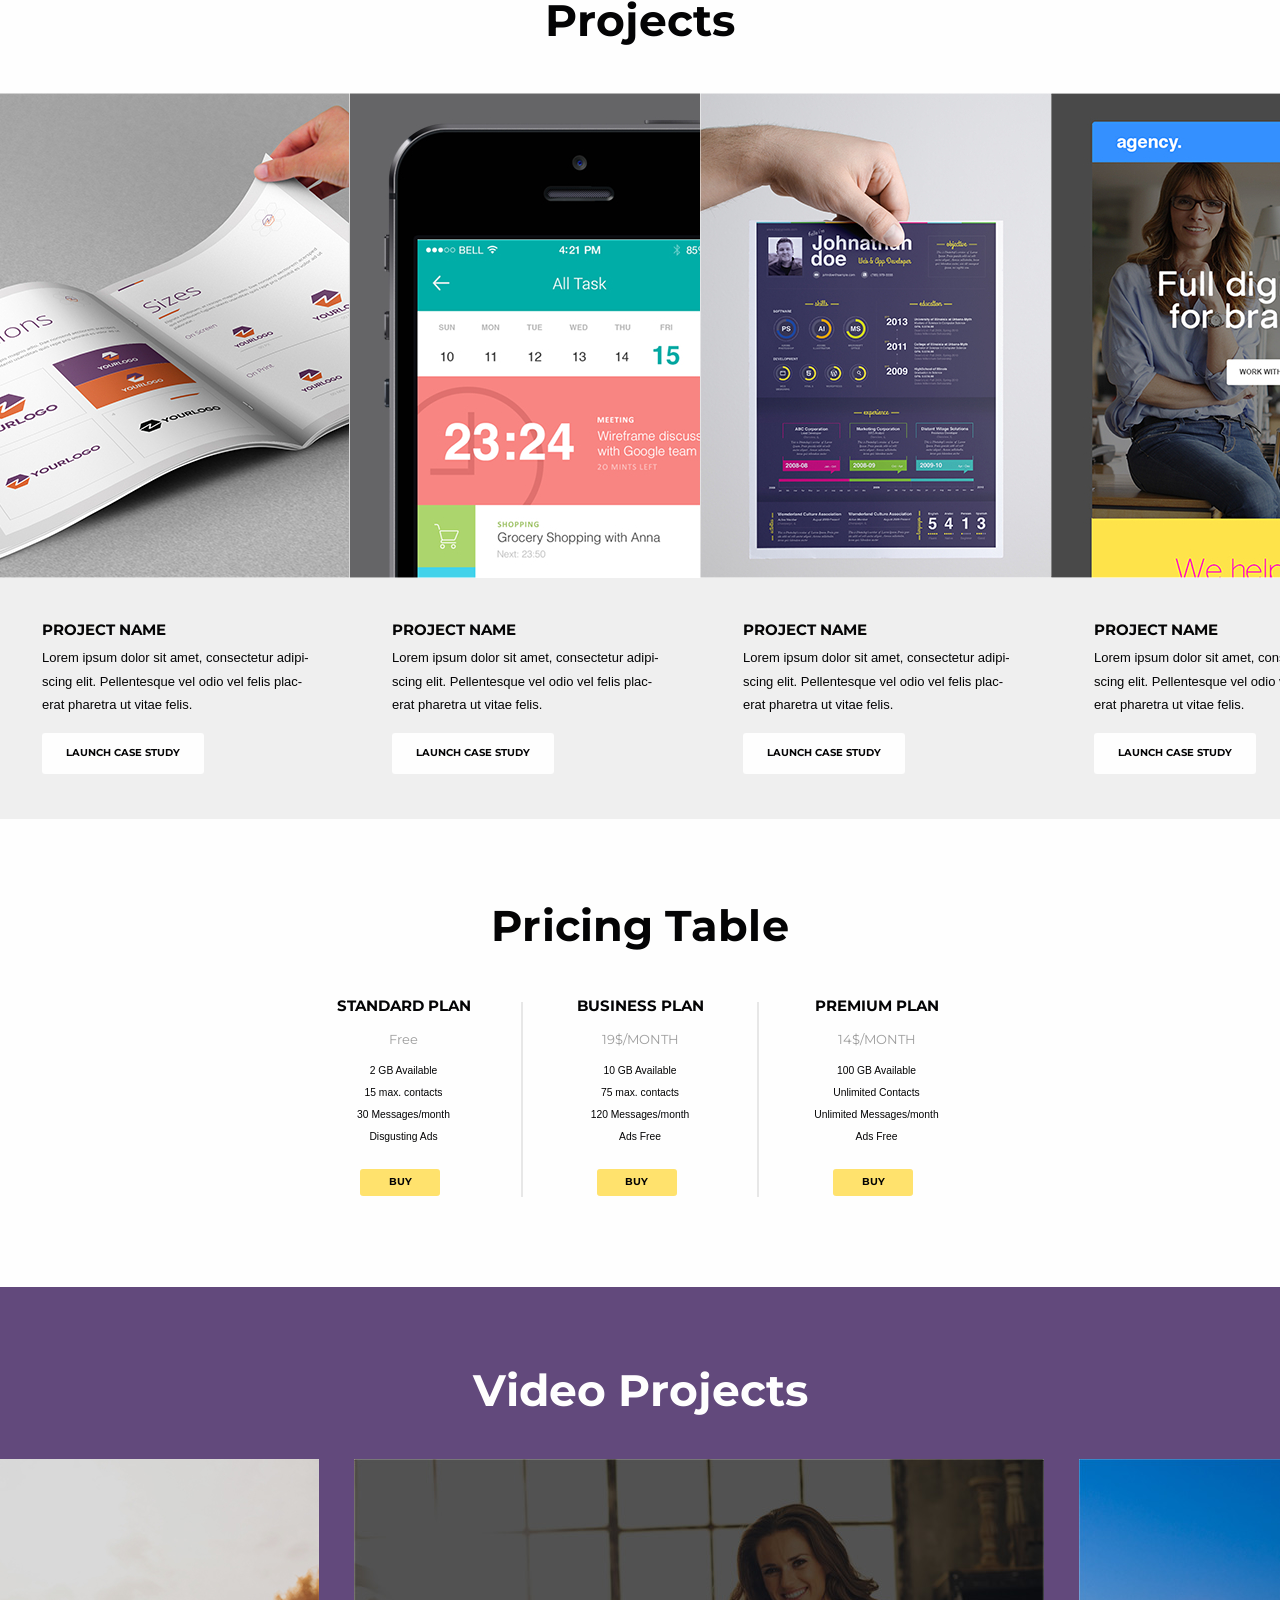
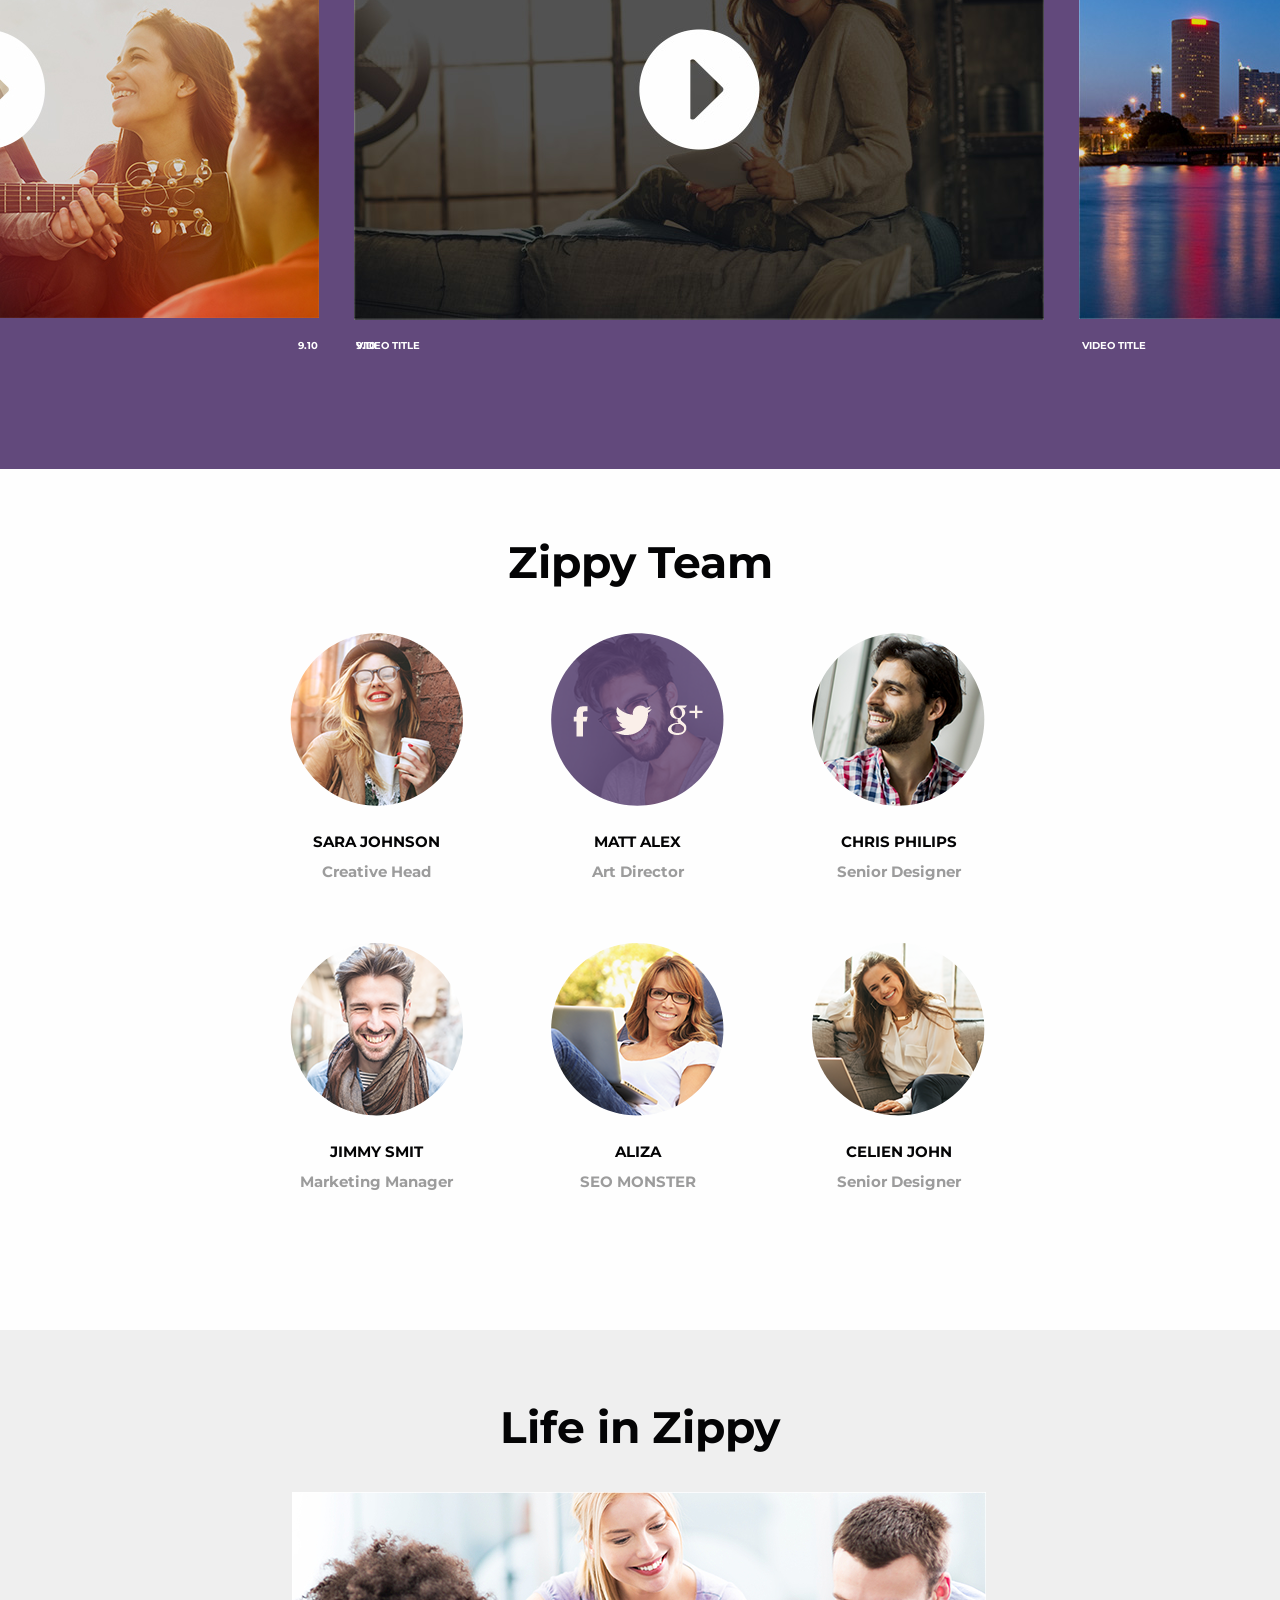
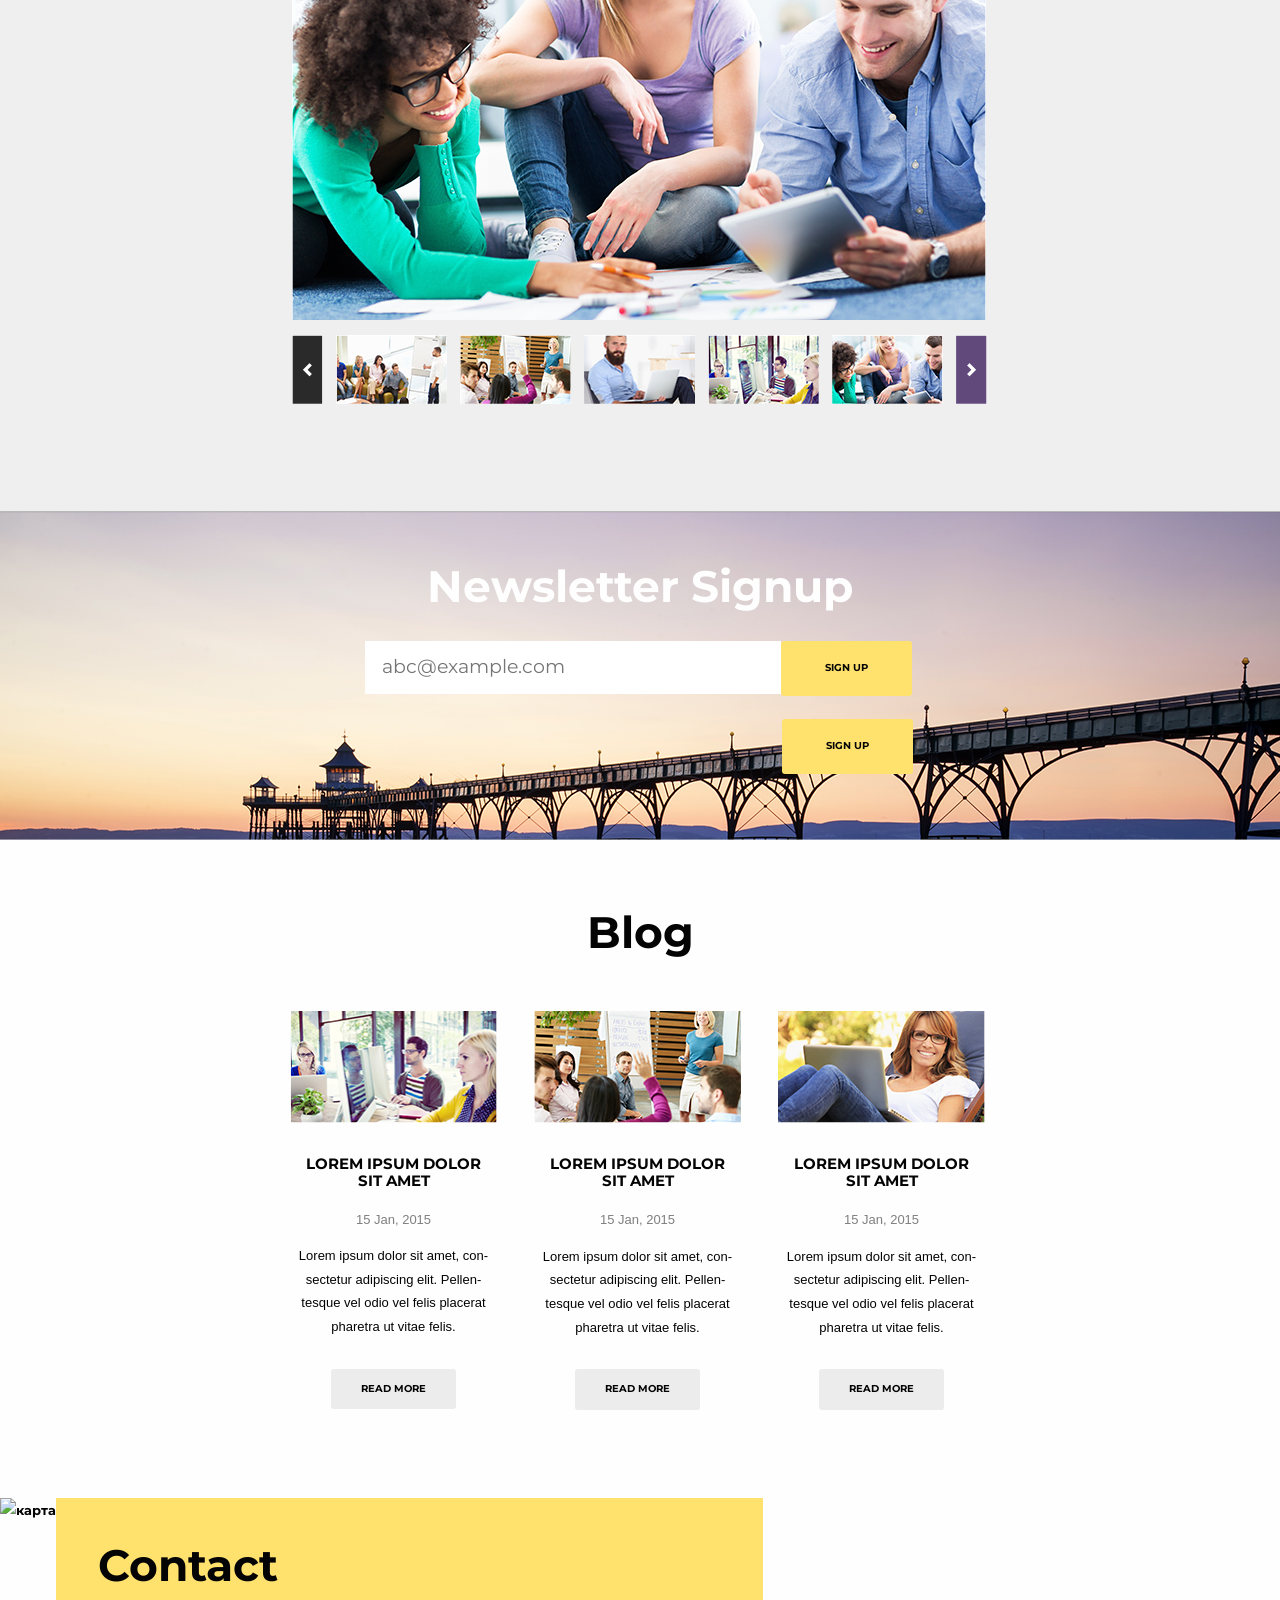
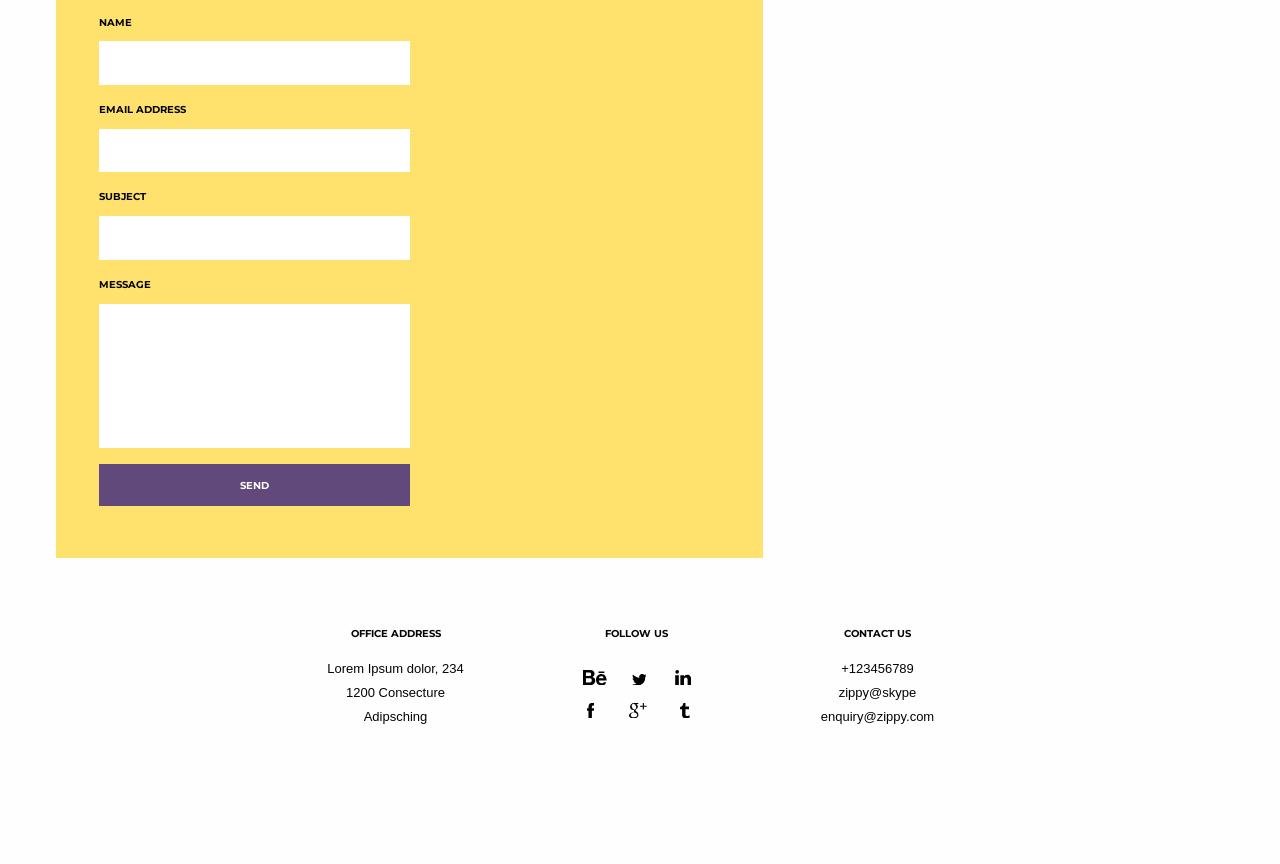
==== commit d7bde95d: "завершил микросетку в блокеsocial-connection, пропустил код через минификатор" ====
--- a/index.html
+++ b/index.html
@@ -6,7 +6,7 @@
   <title>Landing Zippy</title>
   <link href="https://fonts.googleapis.com/css?family=Montserrat:400,700|Roboto:100&display=swap" rel="stylesheet">
   <link href="css/normalize.css" rel="stylesheet">
-  <link rel="stylesheet" href="css/style.css">
+  <link href="css/style-mini.css" rel="stylesheet">
 </head>
 
 <body>
@@ -123,7 +123,7 @@
     </ul>
   </section>
   <section class="pricing-table" id="price">
-    <!-- возможно лучше сделать списком, а не табл. -->
+
     <table class="price">
       <caption class="table-name">Pricing Table</caption>
       <tr class="plan-title">
@@ -163,7 +163,7 @@
       </tr>
     </table>
   </section>
-  <!-- --------------------------Слайдер------------------- -->
+  <!-- --------------------------Слайдер (его изображение)------------------- -->
   <section class="video-project">
 
     <h2>Video Projects</h2>
@@ -177,7 +177,7 @@
         <img src="img/projects/video-pic-2.jpg" alt="video-frame-2" width="" height="">
         <p class="title-middle">video title</p>
         <p class="time-middle">9.10</p>
-        <!-- псевдоэлементом расположить эти p? -->
+
       </li>
       <li class="right-frame">
         <img src="img/projects/video-pic-3.jpg" alt="video-frame-3" width="" height="">
@@ -223,7 +223,7 @@
     </div>
 
     <section class="life-slider">
-      <!-- может не заморачиваться с "рисованием" слайдера без JS? -->
+
       <h2 class="title-team title-life">Life in Zippy</h2>
       <div class="galary-life container-center">
         <ul class="zippy-life-list">
@@ -288,7 +288,7 @@
         <li>
           <div class="map">
             <img src="img/map/map.jpg" alt="карта" width="693" height="654">
-            <!-- <button class="modal-button button button-purple" type="submit">Send</button> -->
+
           </div>
         </li>
         <li>
@@ -302,11 +302,7 @@
               <label class="message">Message<textarea class="field-message" name="message" aria-label="message field"></textarea></label>
               <button class="button send-button" type="submit" name="button">Send</button>
 
-              <!-- уточнить можно ли тег form вложить в li, если да, то сделать раздел
-      с картой одним section со списком из двух элементов - один карта, второй
-      форма обратной связи. Да, можно.-->
-              <!-- Посмотреть верстку предыдущего проекта, там где <div class="footer-social"> и
-        <div class="for-friends" может тут все-таки не списком верстать а div> -->
+
             </form>
           </div>
         </li>
@@ -319,7 +315,7 @@
 
       </div>
       <div class="footer-social">
-        <h3>Follow us</h3>
+        <h3 class="title-social-icon">Follow us</h3>
         <ul class="social-list">
           <li><a class="social-button" href="#"><span class="visually-hidden">behanse icon</span><svg xmlns="http://www.w3.org/2000/svg" width="23.563" height="15.47" viewBox="0 0 23.563 15.47">
                 <defs>
--- a/css/style-mini.css
+++ b/css/style-mini.css
@@ -0,0 +1,4 @@
+@font-face{font-family:'Helvetica';src:local('Helvetica Regular'), local('Helvetica-Regular'),
+    url('fonts/helvetica/hinted-subset-Helvetica-Regular.woff') format('woff'),
+    url('fonts/helvetica/hinted-subset-Helvetica-Regular.woff2') format('woff2'),
+    font-weight: normal;font-style:normal}html{box-sizing:border-box}*,::after{box-sizing:inherit}body{margin:0;padding:0;font-family:"Montserrat",Arial,sans-serif;font-size:13.26px;line-height:24px;font-weight:700;color:#040405;background-color:#fefefe}a{text-decoration:none}.visually-hidden{position:absolute;width:1px;height:1px;margin:-1px;border:0;padding:0;white-space:nowrap;clip-path:inset(100%);clip:rect(0 0 0 0);overflow:hidden}img{maх-width:100%;height:auto}.wrapper-bg-1{background-image:url(../img/background-feature/bg-1.jpg);background-position:top center;background-repeat:no-repeat;background-color:#bdbdbd}.container-center{width:700px;margin:0 auto}.main-header{margin-bottom:32px}.logo,.main-navigation{line-height:7px;color:#fff}.main-navigation{display:flex;flex-wrap:wrap;padding-top:40px;margin:0 0 124px;text-transform:uppercase;font-size:10px}.logo{margin-right:197px;margin-top:7px;font-size:29px;letter-spacing:-3.4px}.site-navigation{display:flex;flex-wrap:wrap;padding:0;margin:15px 0 0 auto;list-style:none}.site-navigation li{margin-right:37px}.site-navigation li:last-child{margin-right:0}.site-navigation a{color:#fff}.site-navigation a:focus,.site-navigation a:hover{color:#ffe26d}.feature-slide{color:#fff;padding-bottom:48px}.feature-slide .title-slide{padding:0;margin:0 0 29px;width:515px;font-size:40.69px;line-height:120%}.title-slide{word-spacing:-.09em}.description{font-family:"Roboto",Arial,sans-serif;font-weight:400}.description-slide{margin-bottom:37px;max-width:431px;font-size:19.16px;line-height:120%;word-spacing:.05em}.button{display:block;padding-top:17px;padding-bottom:17px;width:125px;font:inherit;font-size:10.32px;line-height:6.9px;text-align:center;vertical-align:middle;text-transform:uppercase;color:#040405;background-color:#ffe26d;border-radius:3px;border:0}.button-active,.button:focus,.button:hover{background-color:#62497c;color:#fff}.button-cover{display:flex;padding-bottom:214px}.button-info-1{margin-right:3px;margin-left:5px}.some-features{position:relative;margin-bottom:83px}.feature-controls{position:absolute;bottom:48px;width:61px;height:8px}.feature-controls a{display:inline-block;position:relative;width:7px;height:7px;background-color:#a99a9e;border-radius:50%}.control-1,.control-2,.control-3{margin-right:4px}.feature-controls a:active,.feature-controls a:focus,.feature-controls a:hover{background-color:#fff}.welcome-block{border-bottom:2px solid #e7e7e7;margin-bottom:55px;padding-bottom:4px}.welcome-block h2{margin-bottom:83px}.main-idea{position:relative;margin-bottom:69px}.main-idea h2{margin-bottom:76px;font-size:44.21px;line-height:40.52px;text-align:center}.main-idea p{width:436px}.main-idea img{position:absolute;top:102px;left:507px}.description-page{font-size:29.4px;line-height:35px;color:inherit}.possibilities-list{display:flex;flex-wrap:wrap;padding:0;list-style:none;margin:0 0 57px}.possibility{width:161px;text-align:center;margin-right:108px}.possibility img{margin-bottom:6px}.possibilities-list li:nth-child(3){margin-right:0}.possibilities-title{margin-bottom:15px;text-transform:uppercase;color:#62497c}.possibilities-description{margin-bottom:35px;padding:0 2px;font-family:"Helvetica",Arial,sans-serif;font-size:13px;font-weight:400;line-height:23.58px}.button-info{display:block;margin:0 auto}.projects{max-width:1400px;margin:0 auto 87px}.projects h2{font-size:44.21px;line-height:40.52px;text-align:center;margin-bottom:52px}.project-list{display:flex;list-style:none;margin:0;padding:0;background-color:#efefef}.project-list li{margin:0 0 0 -1px;padding:0;width:353px}.project-list img{margin-bottom:10px}.project-list h3{font-size:15px;line-height:40.52px;text-transform:uppercase;margin-bottom:-17px;padding-left:43px}.button-study{width:162px;color:inherit;background-color:#fefefe;margin-bottom:45px;margin-left:43px}.price .terms,.projects p{font-family:"Helvetica",Arial,sans-serif;font-weight:400}.projects p{margin-bottom:16px;padding:0 35px 0 43px;font-size:13px;line-height:23.58px}.project:hover{background-color:#ffe26d}.price{text-align:center;border-collapse:collapse}.price td{width:236px;border-right:2px solid #e7e7e7}.price .terms{font-size:10.32px;line-height:22px}.terms p{padding:0;margin:0}.price td:last-child{border-right:0}.button-buy{width:80px;padding-top:10px;padding-bottom:10px}.button-price td{padding-top:20px;padding-right:8px}.pricing-table .table-name{font-size:43.21px;line-height:40.52px;text-align:center;margin-bottom:56px;letter-spacing:.1px}.button-buy,.price{margin:0 auto}.pricing-table{margin-bottom:90px}.plan-title{font-size:14.74px;line-height:6.9px}.plan-title td{padding-bottom:16px}.payment td{font-weight:400;color:#9d9d9d;padding-bottom:8px}.month-hi-register,.plan-title{text-transform:uppercase}.video-project{background-color:#62497c;margin-bottom:73px}.video-project h2{font-size:44.21px;line-height:40.52px;color:#fefefe;padding-top:83px;padding-bottom:12px;text-align:center}.video-list{display:flex;flex-wrap:wrap;list-style:none;margin:0 auto;padding:0;width:1400px}.video-list li{margin-right:35px}.video-list li:last-child{margin-right:0}.left-frame,.middle-frame,.right-frame{position:relative;margin-bottom:142px}.time-left{position:absolute;top:474px;right:1px}.time-middle,.title-middle,.title-right{position:absolute;top:474px;left:2px}.title-right{left:3px}.video-list p{font-size:10px;line-height:6.9px;text-transform:uppercase;color:#fefefe}.title-team{font-size:44.21px;line-height:40.52px;text-align:center}.title-band{margin-bottom:50px}.team-list{display:flex;flex-wrap:wrap;margin:0;padding:0;list-style:none;text-align:center}.team-list li{width:173px;margin-right:88px}.team-list li:nth-child(3),.team-list li:nth-child(6){margin-right:0}.team-list li:nth-child(4),.team-list li:nth-child(5),.team-list li:nth-child(6){margin-top:53px;padding-bottom:129px}.team-list img{margin-bottom:11px}.post,.team-member{font-size:15px;line-height:6.9px}.team-member{margin-bottom:23px;text-transform:uppercase}.post{opacity:.39}.post-seo{text-transform:uppercase}.life-slider{background-color:#efefef;padding-top:77px;padding-bottom:100px}.title-life{padding:0;margin:0 0 44px}.zippy-life-list{display:flex;flex-wrap:wrap;width:696px;list-style:none;margin:0 auto;padding:0}.zippy-life-list li{margin-right:13px}.notice:last-child,.zippy-life-list li:last-child{margin-right:0}.main-frame{order:1;margin-bottom:8px}.small-frame{order:2}.newsletter{background-image:url(../img/background-feature/bg-2.jpg);background-position:top center;background-repeat:no-repeat;background-color:#fefefe;margin-bottom:66px}.blog h2,.newsletter h2{font-size:44.21px;line-height:40.52px;text-align:center}.newsletter h2{margin:0;padding-top:55px;padding-bottom:34px;color:#fefefe}.news-subscription{display:flex;flex-wrap:wrap;width:550px}.sign-up-button-1,.sign-up-button-2{padding-top:24px;padding-bottom:24px;width:131px}.sign-up-button-2{margin-left:417px;margin-top:23px;margin-bottom:72px}.field-subscribe{display:block;padding-left:17px;padding-top:5px;padding-bottom:8px;min-width:416px;font-family:inherit;font-size:19.16px;font-weight:400;line-height:40.52px;color:#d8d8d8;border:0}.blog{margin-bottom:88px}.blog h2{margin-bottom:59px}.our-notice{display:flex;flex-wrap:wrap;margin:0;padding:0;list-style:none}.notice{width:207px;margin-right:37px;text-align:center}.notice img{margin-bottom:10px}.notice h3{margin-bottom:18px;padding:0 3px;font-size:15px;line-height:17px;text-transform:uppercase}.notice p,.notice time{font-family:"Helvetica",Arial,sans-serif;font-size:13px;font-weight:400;line-height:23.58px}.notice time{opacity:.5;margin-bottom:15px}.notice p{margin-bottom:30px}.button-blog{background-color:#ececec;margin:0 auto}.button-blog:active,.button-blog:focus,.button-blog:hover{color:inherit;background-color:#ffe26d}.location{width:1400px;margin:0 auto 61px}.map-location{display:flex;margin:0;padding:0;list-style:none}.location h2{font-size:44.21px;line-height:40.52px;margin:0 0 34px;padding-top:47px;padding-left:42px}.form{width:707px;background-color:#ffe26d}.write-us{display:flex;flex-wrap:wrap}.email,.message,.name,.theme{padding:0;margin:0 auto 0 43px}.field-message,.write-us input{display:block;width:311px;margin:15px 0 22px;padding:16px 0;border:0}.field-message{padding:46px 0 75px;resize:none;margin:15px 0 16px}.connection{font-size:44.21px;line-height:40.52px}.social-connection h3,.write-us{font-size:10px;line-height:6.9px;text-transform:uppercase}.send-button{color:#fefefe;background-color:#62497c;width:311px;margin-left:43px;margin-bottom:52px;padding-top:19px;border-radius:initial}.social-connection{display:flex;padding-bottom:123px}.address{width:165px;text-align:center}.footer-contacts,.footer-social{margin-left:76px;width:165px;text-align:center}.address{margin-left:23px}.footer-contacts p{margin:0}.social-connection h3{font-weight:700;line-height:10px;text-align:center}.social-title{margin-bottom:18px}.title-social-icon{margin-bottom:29px}.phone,.social-connection p{font-family:"Helvetica",Arial,sans-serif;font-size:13px;font-weight:400;line-height:23.58px;color:inherit}.social-list{display:flex;flex-wrap:wrap;margin:0;padding:0 0 0 29px;list-style:none}.social-list li{width:24px}.social-list li:nth-child(1),.social-list li:nth-child(2),.social-list li:nth-child(3){margin-bottom:9px;margin-right:20px}.social-list li:nth-child(4){padding-right:9px;margin-right:19px}.social-list li:nth-child(5){margin-right:23px}
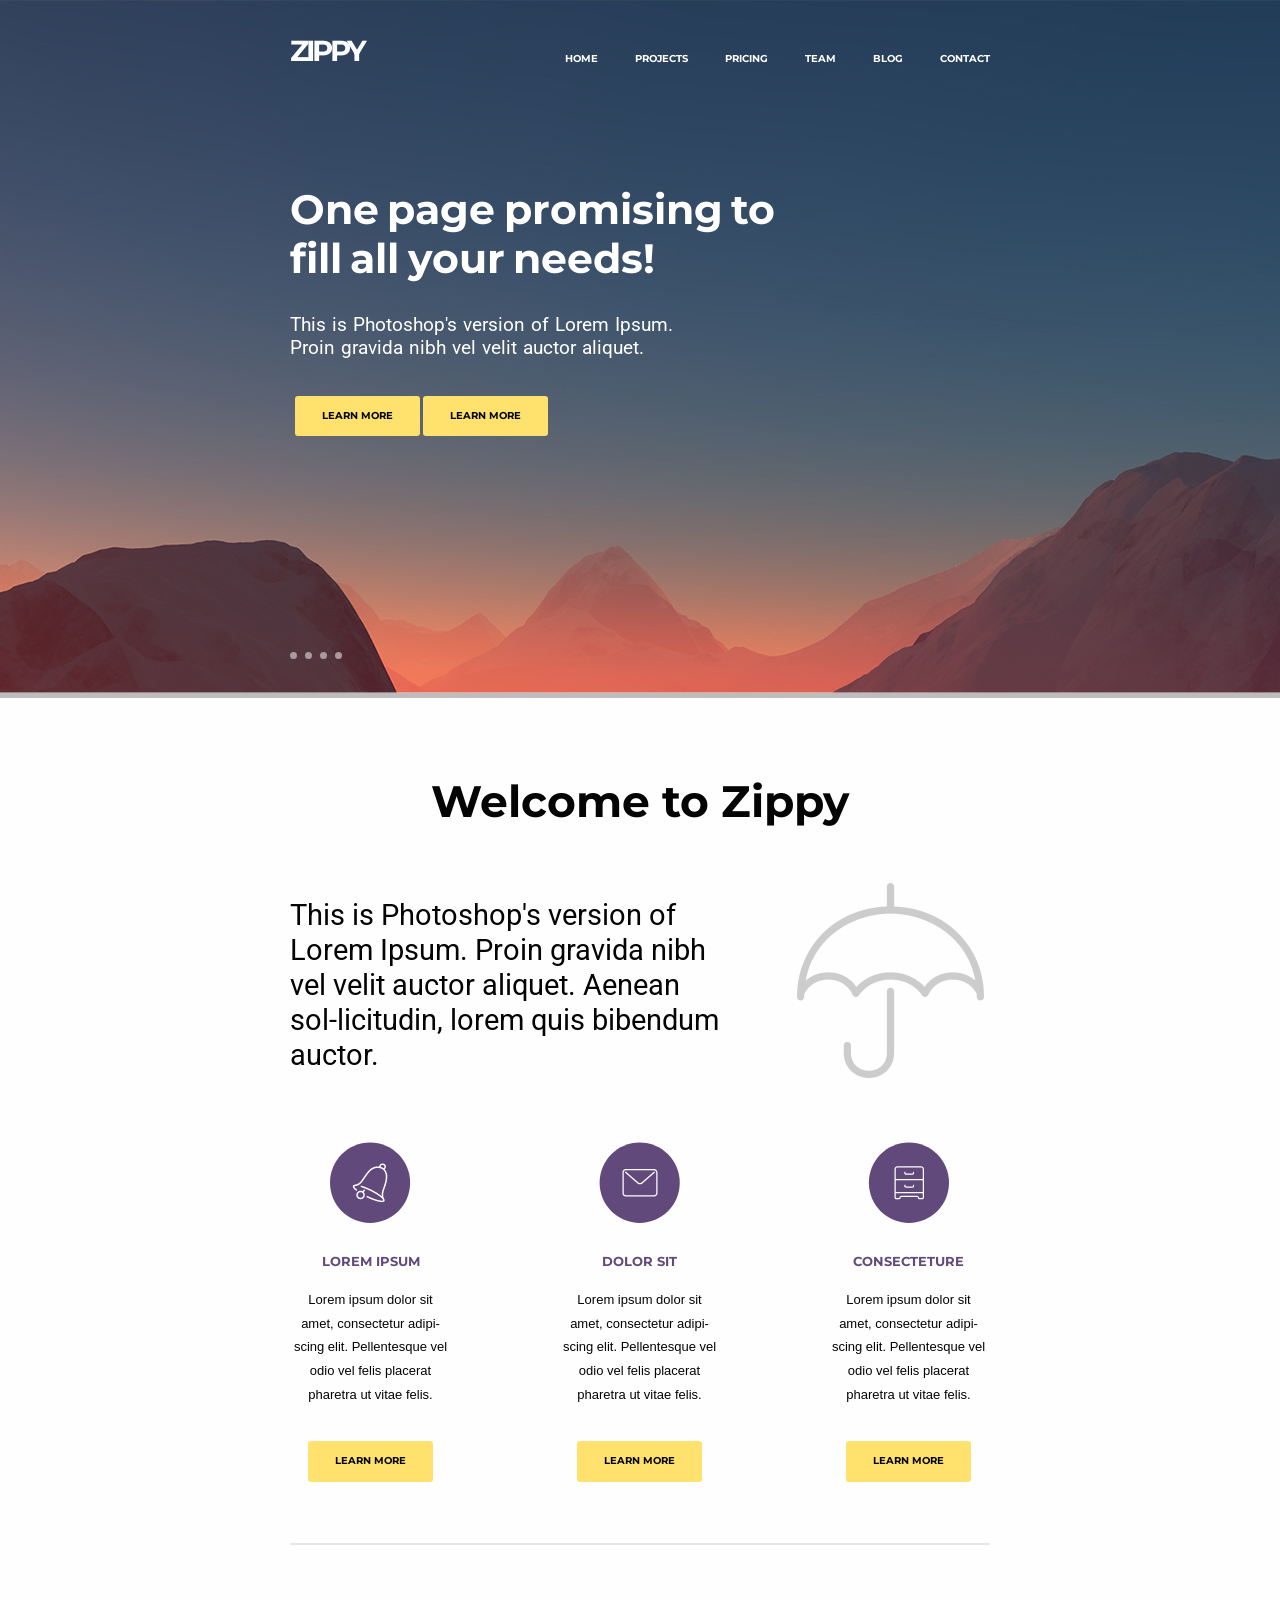
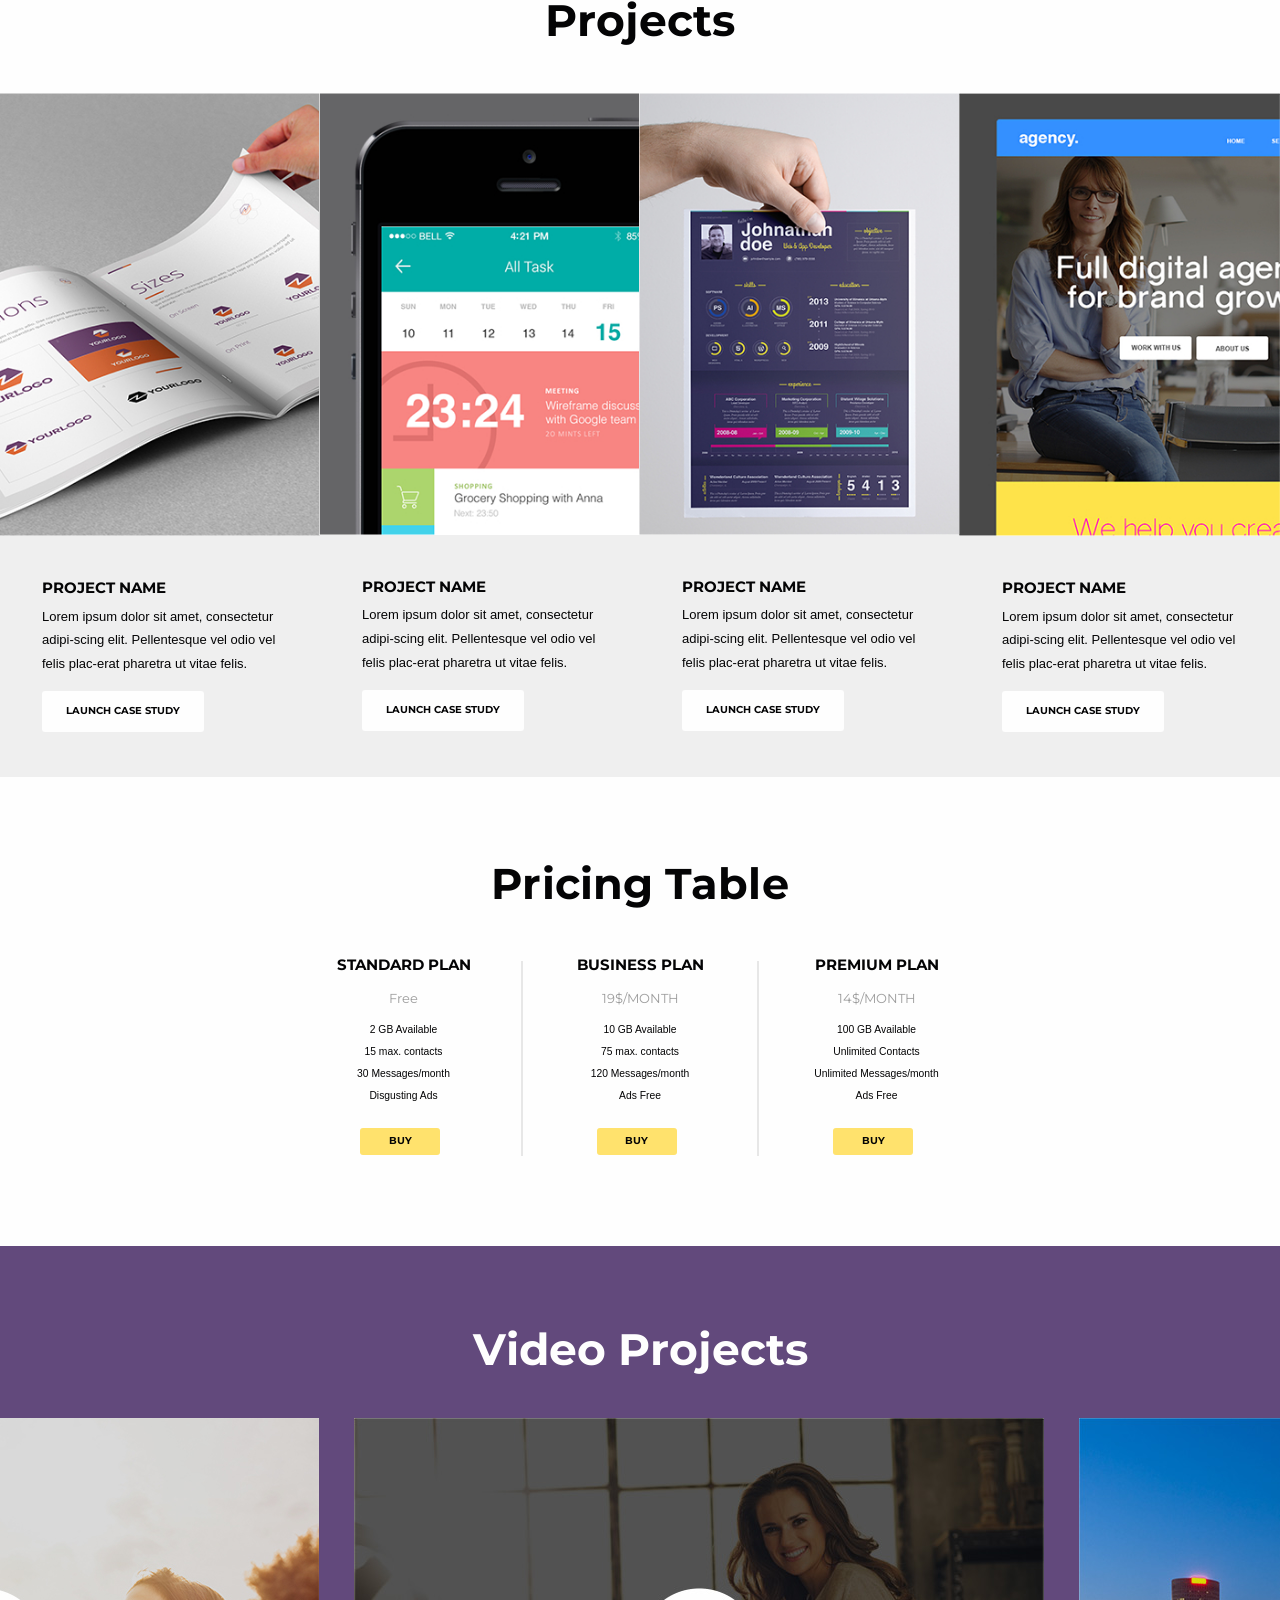
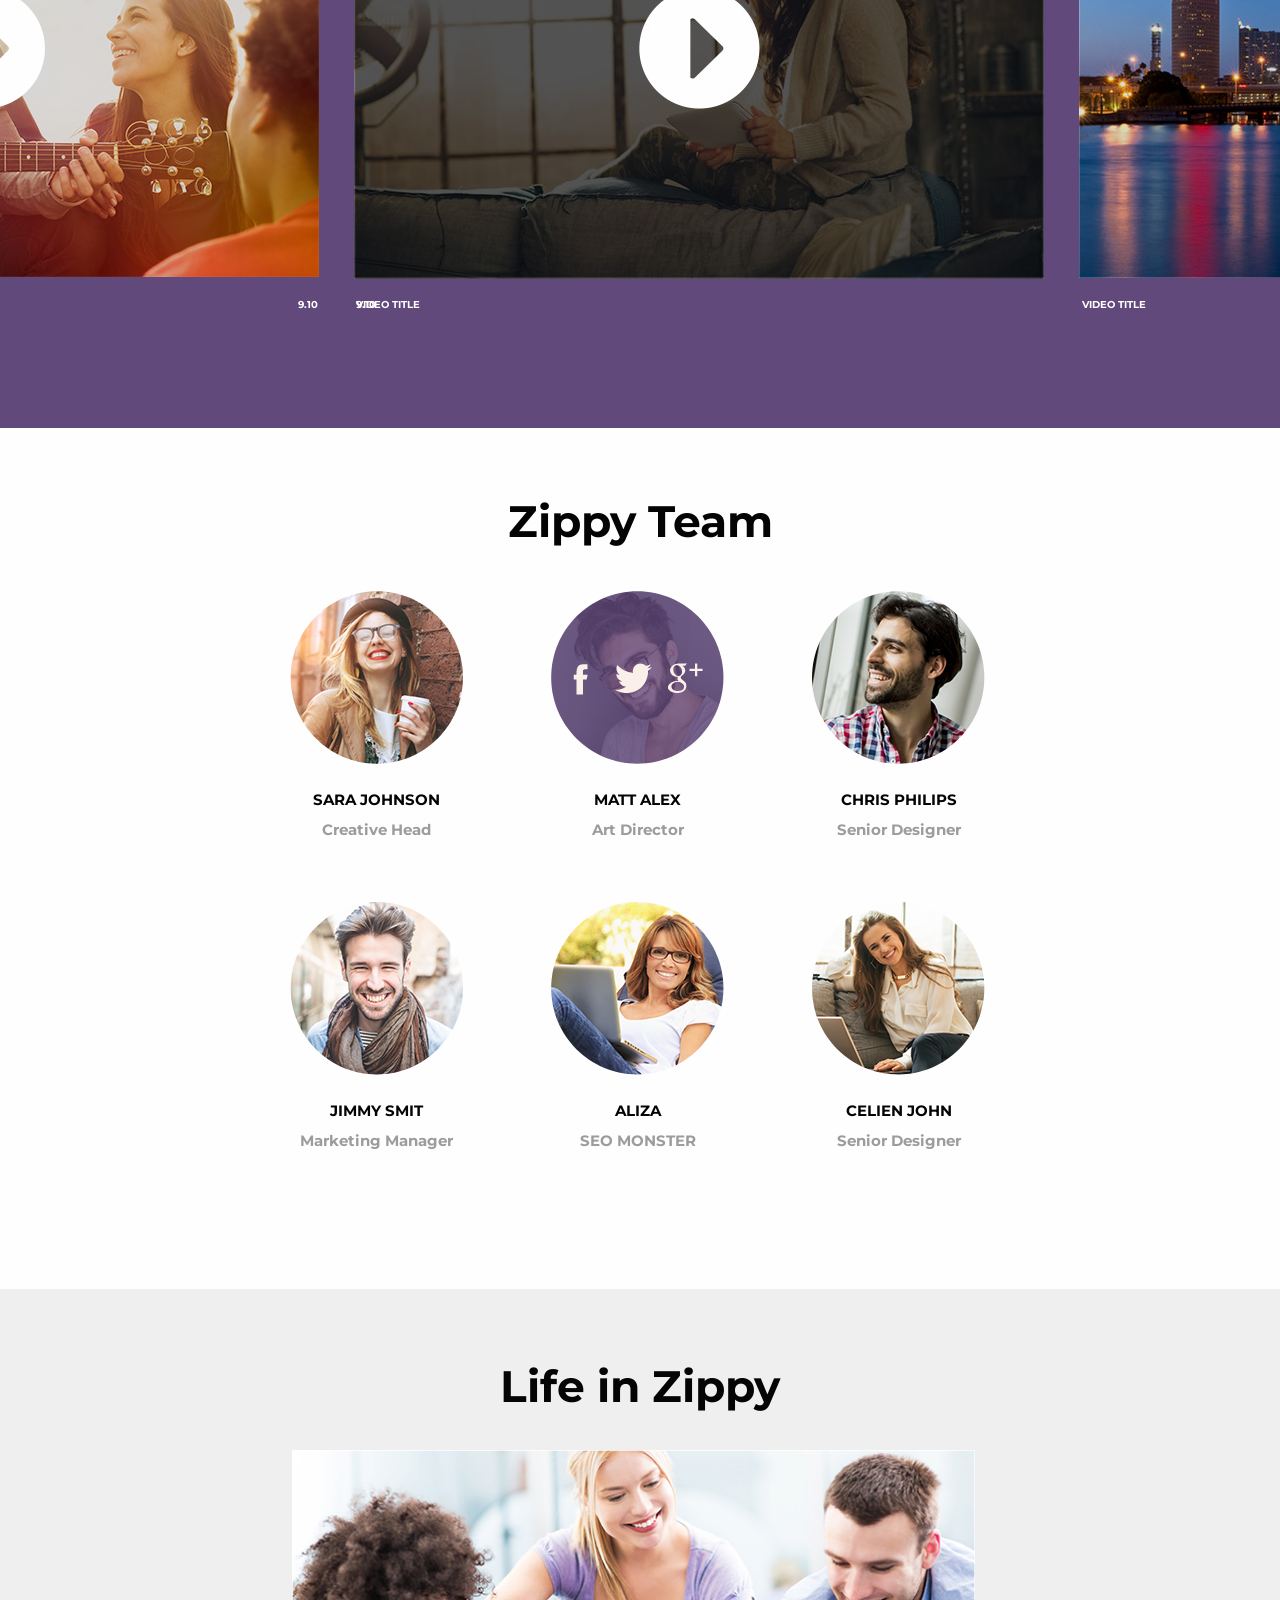
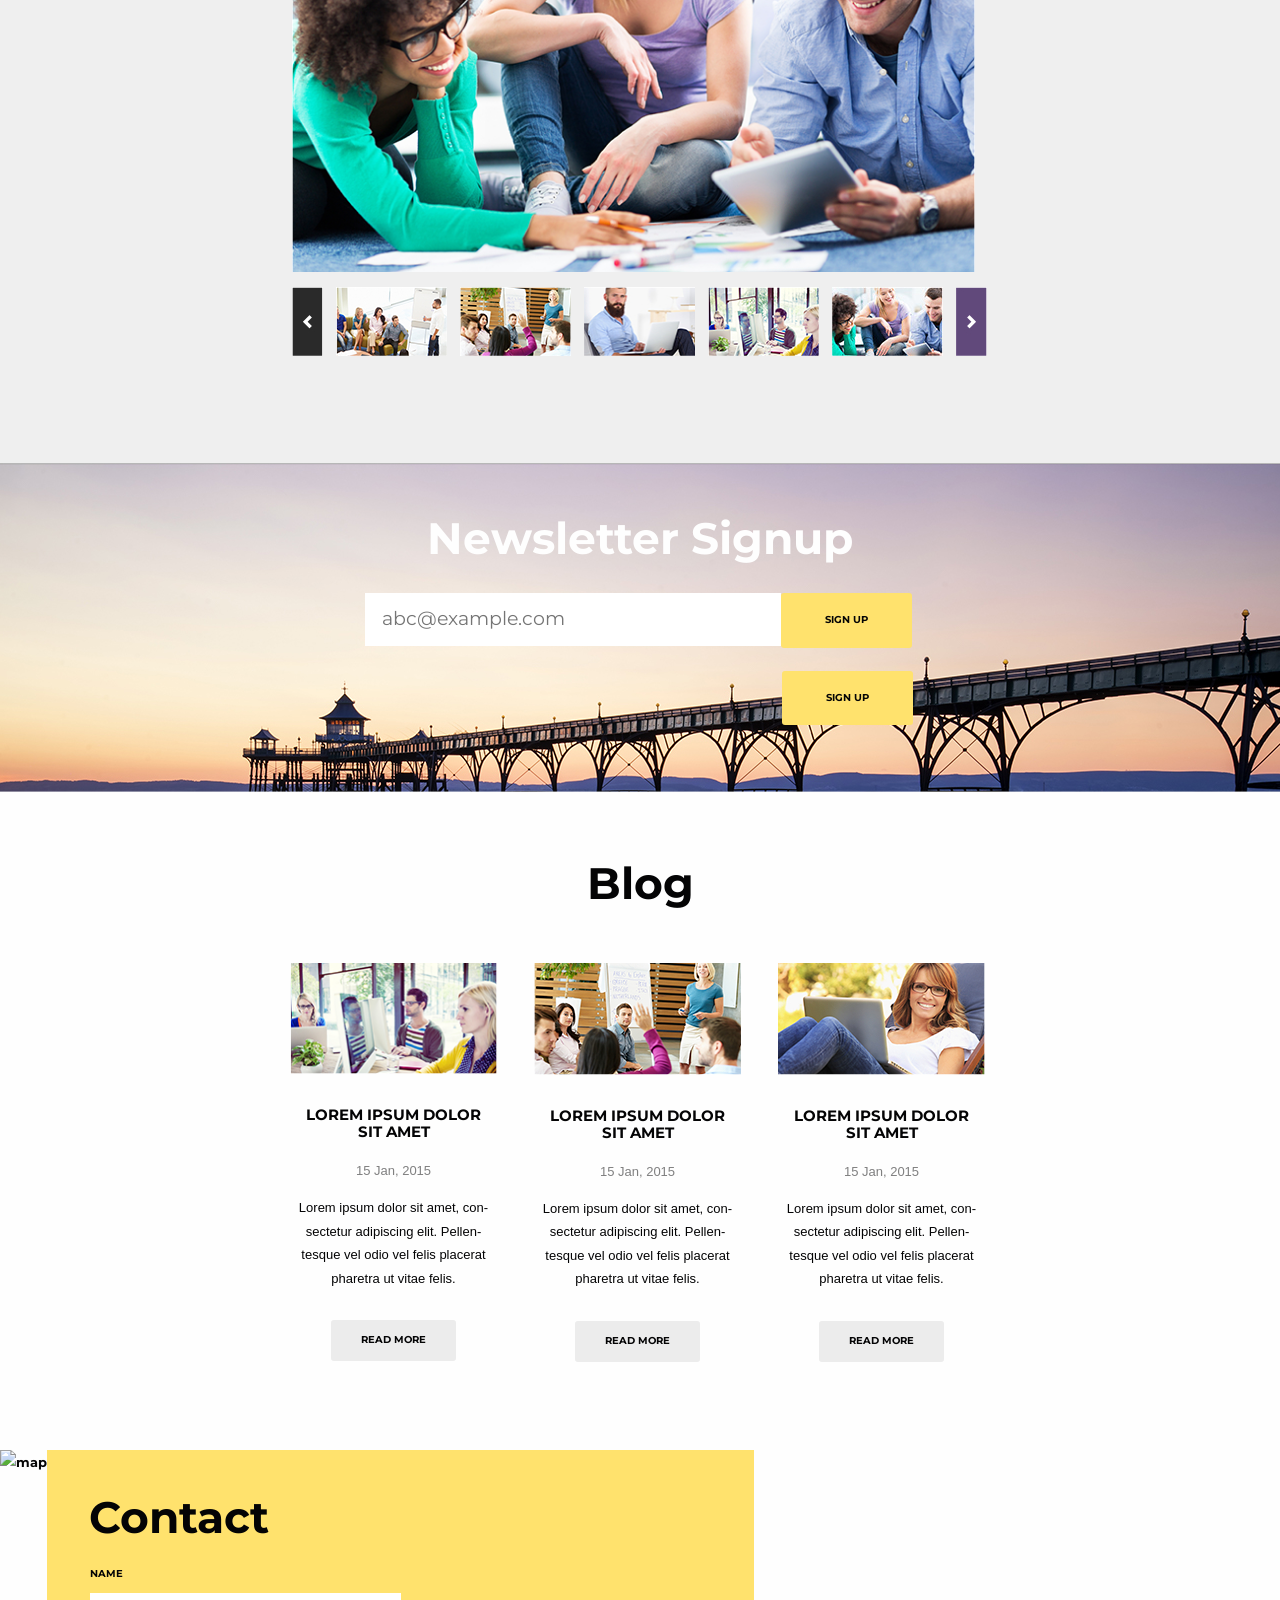
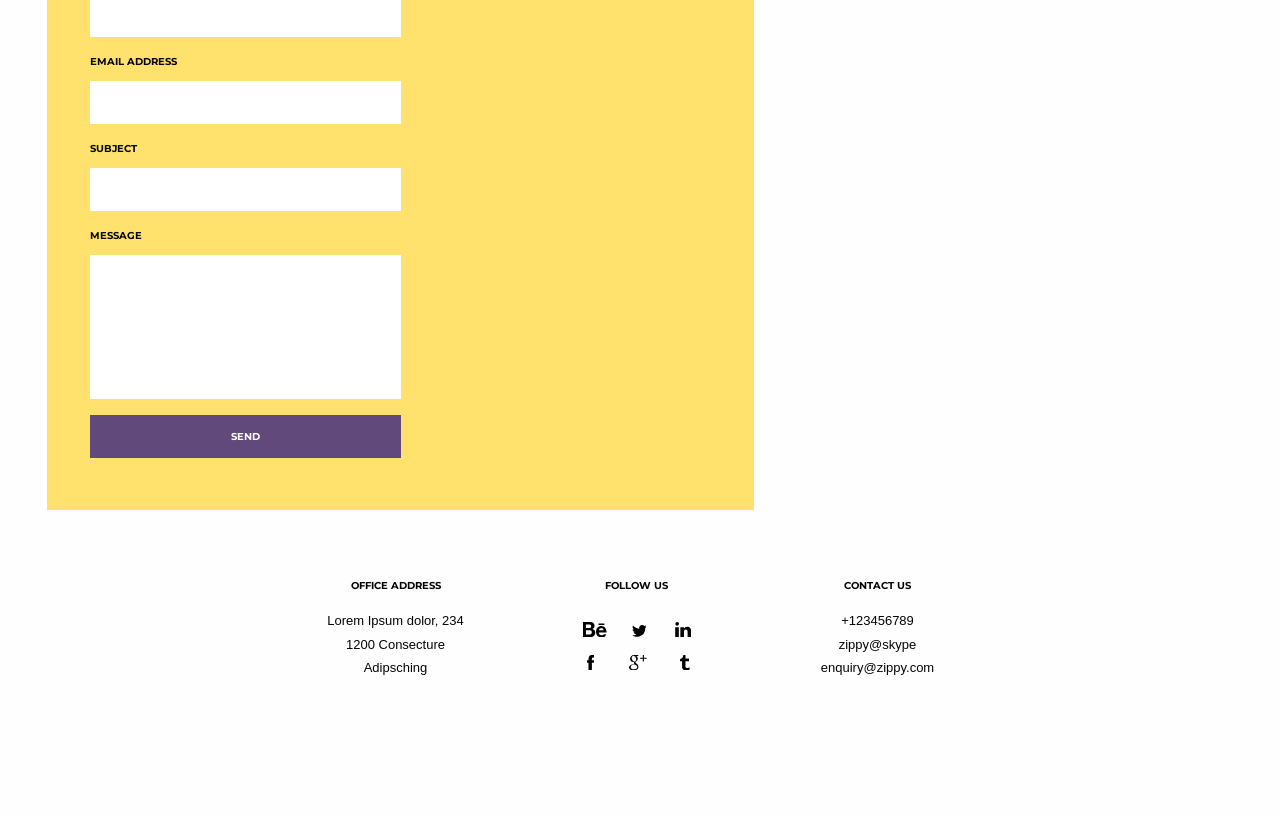
==== commit 1599815b: "изменил альтернативный текст для изображения с картой" ====
--- a/index.html
+++ b/index.html
@@ -287,7 +287,7 @@
       <ul class="map-location">
         <li>
           <div class="map">
-            <img src="img/map/map.jpg" alt="карта" width="693" height="654">
+            <img src="img/map/map.jpg" alt="map" width="693" height="654">
 
           </div>
         </li>
--- a/css/style-mini.css
+++ b/css/style-mini.css
@@ -1,4 +1,4 @@
 @font-face{font-family:'Helvetica';src:local('Helvetica Regular'), local('Helvetica-Regular'),
     url('fonts/helvetica/hinted-subset-Helvetica-Regular.woff') format('woff'),
     url('fonts/helvetica/hinted-subset-Helvetica-Regular.woff2') format('woff2'),
-    font-weight: normal;font-style:normal}html{box-sizing:border-box}*,::after{box-sizing:inherit}body{margin:0;padding:0;font-family:"Montserrat",Arial,sans-serif;font-size:13.26px;line-height:24px;font-weight:700;color:#040405;background-color:#fefefe}a{text-decoration:none}.visually-hidden{position:absolute;width:1px;height:1px;margin:-1px;border:0;padding:0;white-space:nowrap;clip-path:inset(100%);clip:rect(0 0 0 0);overflow:hidden}img{maх-width:100%;height:auto}.wrapper-bg-1{background-image:url(../img/background-feature/bg-1.jpg);background-position:top center;background-repeat:no-repeat;background-color:#bdbdbd}.container-center{width:700px;margin:0 auto}.main-header{margin-bottom:32px}.logo,.main-navigation{line-height:7px;color:#fff}.main-navigation{display:flex;flex-wrap:wrap;padding-top:40px;margin:0 0 124px;text-transform:uppercase;font-size:10px}.logo{margin-right:197px;margin-top:7px;font-size:29px;letter-spacing:-3.4px}.site-navigation{display:flex;flex-wrap:wrap;padding:0;margin:15px 0 0 auto;list-style:none}.site-navigation li{margin-right:37px}.site-navigation li:last-child{margin-right:0}.site-navigation a{color:#fff}.site-navigation a:focus,.site-navigation a:hover{color:#ffe26d}.feature-slide{color:#fff;padding-bottom:48px}.feature-slide .title-slide{padding:0;margin:0 0 29px;width:515px;font-size:40.69px;line-height:120%}.title-slide{word-spacing:-.09em}.description{font-family:"Roboto",Arial,sans-serif;font-weight:400}.description-slide{margin-bottom:37px;max-width:431px;font-size:19.16px;line-height:120%;word-spacing:.05em}.button{display:block;padding-top:17px;padding-bottom:17px;width:125px;font:inherit;font-size:10.32px;line-height:6.9px;text-align:center;vertical-align:middle;text-transform:uppercase;color:#040405;background-color:#ffe26d;border-radius:3px;border:0}.button-active,.button:focus,.button:hover{background-color:#62497c;color:#fff}.button-cover{display:flex;padding-bottom:214px}.button-info-1{margin-right:3px;margin-left:5px}.some-features{position:relative;margin-bottom:83px}.feature-controls{position:absolute;bottom:48px;width:61px;height:8px}.feature-controls a{display:inline-block;position:relative;width:7px;height:7px;background-color:#a99a9e;border-radius:50%}.control-1,.control-2,.control-3{margin-right:4px}.feature-controls a:active,.feature-controls a:focus,.feature-controls a:hover{background-color:#fff}.welcome-block{border-bottom:2px solid #e7e7e7;margin-bottom:55px;padding-bottom:4px}.welcome-block h2{margin-bottom:83px}.main-idea{position:relative;margin-bottom:69px}.main-idea h2{margin-bottom:76px;font-size:44.21px;line-height:40.52px;text-align:center}.main-idea p{width:436px}.main-idea img{position:absolute;top:102px;left:507px}.description-page{font-size:29.4px;line-height:35px;color:inherit}.possibilities-list{display:flex;flex-wrap:wrap;padding:0;list-style:none;margin:0 0 57px}.possibility{width:161px;text-align:center;margin-right:108px}.possibility img{margin-bottom:6px}.possibilities-list li:nth-child(3){margin-right:0}.possibilities-title{margin-bottom:15px;text-transform:uppercase;color:#62497c}.possibilities-description{margin-bottom:35px;padding:0 2px;font-family:"Helvetica",Arial,sans-serif;font-size:13px;font-weight:400;line-height:23.58px}.button-info{display:block;margin:0 auto}.projects{max-width:1400px;margin:0 auto 87px}.projects h2{font-size:44.21px;line-height:40.52px;text-align:center;margin-bottom:52px}.project-list{display:flex;list-style:none;margin:0;padding:0;background-color:#efefef}.project-list li{margin:0 0 0 -1px;padding:0;width:353px}.project-list img{margin-bottom:10px}.project-list h3{font-size:15px;line-height:40.52px;text-transform:uppercase;margin-bottom:-17px;padding-left:43px}.button-study{width:162px;color:inherit;background-color:#fefefe;margin-bottom:45px;margin-left:43px}.price .terms,.projects p{font-family:"Helvetica",Arial,sans-serif;font-weight:400}.projects p{margin-bottom:16px;padding:0 35px 0 43px;font-size:13px;line-height:23.58px}.project:hover{background-color:#ffe26d}.price{text-align:center;border-collapse:collapse}.price td{width:236px;border-right:2px solid #e7e7e7}.price .terms{font-size:10.32px;line-height:22px}.terms p{padding:0;margin:0}.price td:last-child{border-right:0}.button-buy{width:80px;padding-top:10px;padding-bottom:10px}.button-price td{padding-top:20px;padding-right:8px}.pricing-table .table-name{font-size:43.21px;line-height:40.52px;text-align:center;margin-bottom:56px;letter-spacing:.1px}.button-buy,.price{margin:0 auto}.pricing-table{margin-bottom:90px}.plan-title{font-size:14.74px;line-height:6.9px}.plan-title td{padding-bottom:16px}.payment td{font-weight:400;color:#9d9d9d;padding-bottom:8px}.month-hi-register,.plan-title{text-transform:uppercase}.video-project{background-color:#62497c;margin-bottom:73px}.video-project h2{font-size:44.21px;line-height:40.52px;color:#fefefe;padding-top:83px;padding-bottom:12px;text-align:center}.video-list{display:flex;flex-wrap:wrap;list-style:none;margin:0 auto;padding:0;width:1400px}.video-list li{margin-right:35px}.video-list li:last-child{margin-right:0}.left-frame,.middle-frame,.right-frame{position:relative;margin-bottom:142px}.time-left{position:absolute;top:474px;right:1px}.time-middle,.title-middle,.title-right{position:absolute;top:474px;left:2px}.title-right{left:3px}.video-list p{font-size:10px;line-height:6.9px;text-transform:uppercase;color:#fefefe}.title-team{font-size:44.21px;line-height:40.52px;text-align:center}.title-band{margin-bottom:50px}.team-list{display:flex;flex-wrap:wrap;margin:0;padding:0;list-style:none;text-align:center}.team-list li{width:173px;margin-right:88px}.team-list li:nth-child(3),.team-list li:nth-child(6){margin-right:0}.team-list li:nth-child(4),.team-list li:nth-child(5),.team-list li:nth-child(6){margin-top:53px;padding-bottom:129px}.team-list img{margin-bottom:11px}.post,.team-member{font-size:15px;line-height:6.9px}.team-member{margin-bottom:23px;text-transform:uppercase}.post{opacity:.39}.post-seo{text-transform:uppercase}.life-slider{background-color:#efefef;padding-top:77px;padding-bottom:100px}.title-life{padding:0;margin:0 0 44px}.zippy-life-list{display:flex;flex-wrap:wrap;width:696px;list-style:none;margin:0 auto;padding:0}.zippy-life-list li{margin-right:13px}.notice:last-child,.zippy-life-list li:last-child{margin-right:0}.main-frame{order:1;margin-bottom:8px}.small-frame{order:2}.newsletter{background-image:url(../img/background-feature/bg-2.jpg);background-position:top center;background-repeat:no-repeat;background-color:#fefefe;margin-bottom:66px}.blog h2,.newsletter h2{font-size:44.21px;line-height:40.52px;text-align:center}.newsletter h2{margin:0;padding-top:55px;padding-bottom:34px;color:#fefefe}.news-subscription{display:flex;flex-wrap:wrap;width:550px}.sign-up-button-1,.sign-up-button-2{padding-top:24px;padding-bottom:24px;width:131px}.sign-up-button-2{margin-left:417px;margin-top:23px;margin-bottom:72px}.field-subscribe{display:block;padding-left:17px;padding-top:5px;padding-bottom:8px;min-width:416px;font-family:inherit;font-size:19.16px;font-weight:400;line-height:40.52px;color:#d8d8d8;border:0}.blog{margin-bottom:88px}.blog h2{margin-bottom:59px}.our-notice{display:flex;flex-wrap:wrap;margin:0;padding:0;list-style:none}.notice{width:207px;margin-right:37px;text-align:center}.notice img{margin-bottom:10px}.notice h3{margin-bottom:18px;padding:0 3px;font-size:15px;line-height:17px;text-transform:uppercase}.notice p,.notice time{font-family:"Helvetica",Arial,sans-serif;font-size:13px;font-weight:400;line-height:23.58px}.notice time{opacity:.5;margin-bottom:15px}.notice p{margin-bottom:30px}.button-blog{background-color:#ececec;margin:0 auto}.button-blog:active,.button-blog:focus,.button-blog:hover{color:inherit;background-color:#ffe26d}.location{width:1400px;margin:0 auto 61px}.map-location{display:flex;margin:0;padding:0;list-style:none}.location h2{font-size:44.21px;line-height:40.52px;margin:0 0 34px;padding-top:47px;padding-left:42px}.form{width:707px;background-color:#ffe26d}.write-us{display:flex;flex-wrap:wrap}.email,.message,.name,.theme{padding:0;margin:0 auto 0 43px}.field-message,.write-us input{display:block;width:311px;margin:15px 0 22px;padding:16px 0;border:0}.field-message{padding:46px 0 75px;resize:none;margin:15px 0 16px}.connection{font-size:44.21px;line-height:40.52px}.social-connection h3,.write-us{font-size:10px;line-height:6.9px;text-transform:uppercase}.send-button{color:#fefefe;background-color:#62497c;width:311px;margin-left:43px;margin-bottom:52px;padding-top:19px;border-radius:initial}.social-connection{display:flex;padding-bottom:123px}.address{width:165px;text-align:center}.footer-contacts,.footer-social{margin-left:76px;width:165px;text-align:center}.address{margin-left:23px}.footer-contacts p{margin:0}.social-connection h3{font-weight:700;line-height:10px;text-align:center}.social-title{margin-bottom:18px}.title-social-icon{margin-bottom:29px}.phone,.social-connection p{font-family:"Helvetica",Arial,sans-serif;font-size:13px;font-weight:400;line-height:23.58px;color:inherit}.social-list{display:flex;flex-wrap:wrap;margin:0;padding:0 0 0 29px;list-style:none}.social-list li{width:24px}.social-list li:nth-child(1),.social-list li:nth-child(2),.social-list li:nth-child(3){margin-bottom:9px;margin-right:20px}.social-list li:nth-child(4){padding-right:9px;margin-right:19px}.social-list li:nth-child(5){margin-right:23px}
+    font-weight: normal;font-style:normal}html{box-sizing:border-box}*,::after{box-sizing:inherit}body{margin:0;padding:0;font-family:"Montserrat",Arial,sans-serif;font-size:13.26px;line-height:24px;font-weight:700;color:#040405;background-color:#fefefe}a{text-decoration:none}.visually-hidden{position:absolute;width:1px;height:1px;margin:-1px;border:0;padding:0;white-space:nowrap;clip-path:inset(100%);clip:rect(0 0 0 0);overflow:hidden}img{max-width:100%;height:auto}.wrapper-bg-1{background-image:url(../img/background-feature/bg-1.jpg);background-position:top center;background-repeat:no-repeat;background-color:#bdbdbd}.container-center{width:700px;margin:0 auto}.main-header{margin-bottom:32px}.logo,.main-navigation{line-height:7px;color:#fff}.main-navigation{display:flex;flex-wrap:wrap;padding-top:40px;margin:0 0 124px;text-transform:uppercase;font-size:10px}.logo{margin-right:197px;margin-top:7px;font-size:29px;letter-spacing:-3.4px}.site-navigation{display:flex;flex-wrap:wrap;padding:0;margin:15px 0 0 auto;list-style:none}.site-navigation li{margin-right:37px}.site-navigation li:last-child{margin-right:0}.site-navigation a{color:#fff}.site-navigation a:focus,.site-navigation a:hover{color:#ffe26d}.feature-slide{color:#fff;padding-bottom:48px}.feature-slide .title-slide{padding:0;margin:0 0 29px;width:515px;font-size:40.69px;line-height:120%}.title-slide{word-spacing:-.09em}.description{font-family:"Roboto",Arial,sans-serif;font-weight:400}.description-slide{margin-bottom:37px;max-width:431px;font-size:19.16px;line-height:120%;word-spacing:.05em}.button{display:block;padding-top:17px;padding-bottom:17px;width:125px;font:inherit;font-size:10.32px;line-height:6.9px;text-align:center;vertical-align:middle;text-transform:uppercase;color:#040405;background-color:#ffe26d;border-radius:3px;border:0}.button-active,.button:focus,.button:hover{background-color:#62497c;color:#fff}.button-cover{display:flex;padding-bottom:214px}.button-info-1{margin-right:3px;margin-left:5px}.some-features{position:relative;margin-bottom:83px}.feature-controls{position:absolute;bottom:48px;width:61px;height:8px}.feature-controls a{display:inline-block;position:relative;width:7px;height:7px;background-color:#a99a9e;border-radius:50%}.control-1,.control-2,.control-3{margin-right:4px}.feature-controls a:active,.feature-controls a:focus,.feature-controls a:hover{background-color:#fff}.welcome-block{border-bottom:2px solid #e7e7e7;margin-bottom:55px;padding-bottom:4px}.welcome-block h2{margin-bottom:83px}.main-idea{position:relative;margin-bottom:69px}.main-idea h2{margin-bottom:76px;font-size:44.21px;line-height:40.52px;text-align:center}.main-idea p{width:436px}.main-idea img{position:absolute;top:102px;left:507px}.description-page{font-size:29.4px;line-height:35px;color:inherit}.possibilities-list{display:flex;flex-wrap:wrap;padding:0;list-style:none;margin:0 0 57px}.possibility{width:161px;text-align:center;margin-right:108px}.possibility img{margin-bottom:6px}.possibilities-list li:nth-child(3){margin-right:0}.possibilities-title{margin-bottom:15px;text-transform:uppercase;color:#62497c}.possibilities-description{margin-bottom:35px;padding:0 2px;font-family:"Helvetica",Arial,sans-serif;font-size:13px;font-weight:400;line-height:23.58px}.button-info{display:block;margin:0 auto}.projects{max-width:1400px;margin:0 auto 87px}.projects h2{font-size:44.21px;line-height:40.52px;text-align:center;margin-bottom:52px}.project-list{display:flex;list-style:none;margin:0;padding:0;background-color:#efefef}.project-list li{margin:0 0 0 -1px;padding:0;width:353px}.project-list img{margin-bottom:10px}.project-list h3{font-size:15px;line-height:40.52px;text-transform:uppercase;margin-bottom:-17px;padding-left:43px}.button-study{width:162px;color:inherit;background-color:#fefefe;margin-bottom:45px;margin-left:43px}.price .terms,.projects p{font-family:"Helvetica",Arial,sans-serif;font-weight:400}.projects p{margin-bottom:16px;padding:0 35px 0 43px;font-size:13px;line-height:23.58px}.project:hover{background-color:#ffe26d}.price{text-align:center;border-collapse:collapse}.price td{width:236px;border-right:2px solid #e7e7e7}.price .terms{font-size:10.32px;line-height:22px}.terms p{padding:0;margin:0}.price td:last-child{border-right:0}.button-buy{width:80px;padding-top:10px;padding-bottom:10px}.button-price td{padding-top:20px;padding-right:8px}.pricing-table .table-name{font-size:43.21px;line-height:40.52px;text-align:center;margin-bottom:56px;letter-spacing:.1px}.button-buy,.price{margin:0 auto}.pricing-table{margin-bottom:90px}.plan-title{font-size:14.74px;line-height:6.9px}.plan-title td{padding-bottom:16px}.payment td{font-weight:400;color:#9d9d9d;padding-bottom:8px}.month-hi-register,.plan-title{text-transform:uppercase}.video-project{background-color:#62497c;margin-bottom:73px}.video-project h2{font-size:44.21px;line-height:40.52px;color:#fefefe;padding-top:83px;padding-bottom:12px;text-align:center}.video-list{display:flex;flex-wrap:wrap;list-style:none;margin:0 auto;padding:0;width:1400px}.video-list li{margin-right:35px}.video-list li:last-child{margin-right:0}.left-frame,.middle-frame,.right-frame{position:relative;margin-bottom:142px}.time-left{position:absolute;top:474px;right:1px}.time-middle,.title-middle,.title-right{position:absolute;top:474px;left:2px}.title-right{left:3px}.video-list p{font-size:10px;line-height:6.9px;text-transform:uppercase;color:#fefefe}.title-team{font-size:44.21px;line-height:40.52px;text-align:center}.title-band{margin-bottom:50px}.team-list{display:flex;flex-wrap:wrap;margin:0;padding:0;list-style:none;text-align:center}.team-list li{width:173px;margin-right:88px}.team-list li:nth-child(3),.team-list li:nth-child(6){margin-right:0}.team-list li:nth-child(4),.team-list li:nth-child(5),.team-list li:nth-child(6){margin-top:53px;padding-bottom:129px}.team-list img{margin-bottom:11px}.post,.team-member{font-size:15px;line-height:6.9px}.team-member{margin-bottom:23px;text-transform:uppercase}.post{opacity:.39}.post-seo{text-transform:uppercase}.life-slider{background-color:#efefef;padding-top:77px;padding-bottom:100px}.title-life{padding:0;margin:0 0 44px}.zippy-life-list{display:flex;flex-wrap:wrap;width:696px;list-style:none;margin:0 auto;padding:0}.zippy-life-list li{margin-right:13px}.notice:last-child,.zippy-life-list li:last-child{margin-right:0}.main-frame{order:1;margin-bottom:8px}.small-frame{order:2}.newsletter{background-image:url(../img/background-feature/bg-2.jpg);background-position:top center;background-repeat:no-repeat;background-color:#fefefe;margin-bottom:66px}.blog h2,.newsletter h2{font-size:44.21px;line-height:40.52px;text-align:center}.newsletter h2{margin:0;padding-top:55px;padding-bottom:34px;color:#fefefe}.news-subscription{display:flex;flex-wrap:wrap;width:550px}.sign-up-button-1,.sign-up-button-2{padding-top:24px;padding-bottom:24px;width:131px}.sign-up-button-2{margin-left:417px;margin-top:23px;margin-bottom:72px}.field-subscribe{display:block;padding-left:17px;padding-top:5px;padding-bottom:8px;min-width:416px;font-family:inherit;font-size:19.16px;font-weight:400;line-height:40.52px;color:#d8d8d8;border:0}.blog{margin-bottom:88px}.blog h2{margin-bottom:59px}.our-notice{display:flex;flex-wrap:wrap;margin:0;padding:0;list-style:none}.notice{width:207px;margin-right:37px;text-align:center}.notice img{margin-bottom:10px}.notice h3{margin-bottom:18px;padding:0 3px;font-size:15px;line-height:17px;text-transform:uppercase}.notice p,.notice time{font-family:"Helvetica",Arial,sans-serif;font-size:13px;font-weight:400;line-height:23.58px}.notice time{opacity:.5;margin-bottom:15px}.notice p{margin-bottom:30px}.button-blog{background-color:#ececec;margin:0 auto}.button-blog:active,.button-blog:focus,.button-blog:hover{color:inherit;background-color:#ffe26d}.location{width:1400px;margin:0 auto 61px}.map-location{display:flex;margin:0;padding:0;list-style:none}.location h2{font-size:44.21px;line-height:40.52px;margin:0 0 34px;padding-top:47px;padding-left:42px}.form{width:707px;background-color:#ffe26d}.write-us{display:flex;flex-wrap:wrap}.email,.message,.name,.theme{padding:0;margin:0 auto 0 43px}.field-message,.write-us input{display:block;width:311px;margin:15px 0 22px;padding:16px 0;border:0}.field-message{padding:46px 0 75px;resize:none;margin:15px 0 16px}.connection{font-size:44.21px;line-height:40.52px}.social-connection h3,.write-us{font-size:10px;line-height:6.9px;text-transform:uppercase}.send-button{color:#fefefe;background-color:#62497c;width:311px;margin-left:43px;margin-bottom:52px;padding-top:19px;border-radius:initial}.social-connection{display:flex;padding-bottom:123px}.address{width:165px;text-align:center}.footer-contacts,.footer-social{margin-left:76px;width:165px;text-align:center}.address{margin-left:23px}.footer-contacts p{margin:0}.social-connection h3{font-weight:700;line-height:10px;text-align:center}.social-title{margin-bottom:18px}.title-social-icon{margin-bottom:29px}.phone,.social-connection p{font-family:"Helvetica",Arial,sans-serif;font-size:13px;font-weight:400;line-height:23.58px;color:inherit}.social-list{display:flex;flex-wrap:wrap;margin:0;padding:0 0 0 29px;list-style:none}.social-list li{width:24px}.social-list li:nth-child(1),.social-list li:nth-child(2),.social-list li:nth-child(3){margin-bottom:9px;margin-right:20px}.social-list li:nth-child(4){padding-right:9px;margin-right:19px}.social-list li:nth-child(5){margin-right:23px}
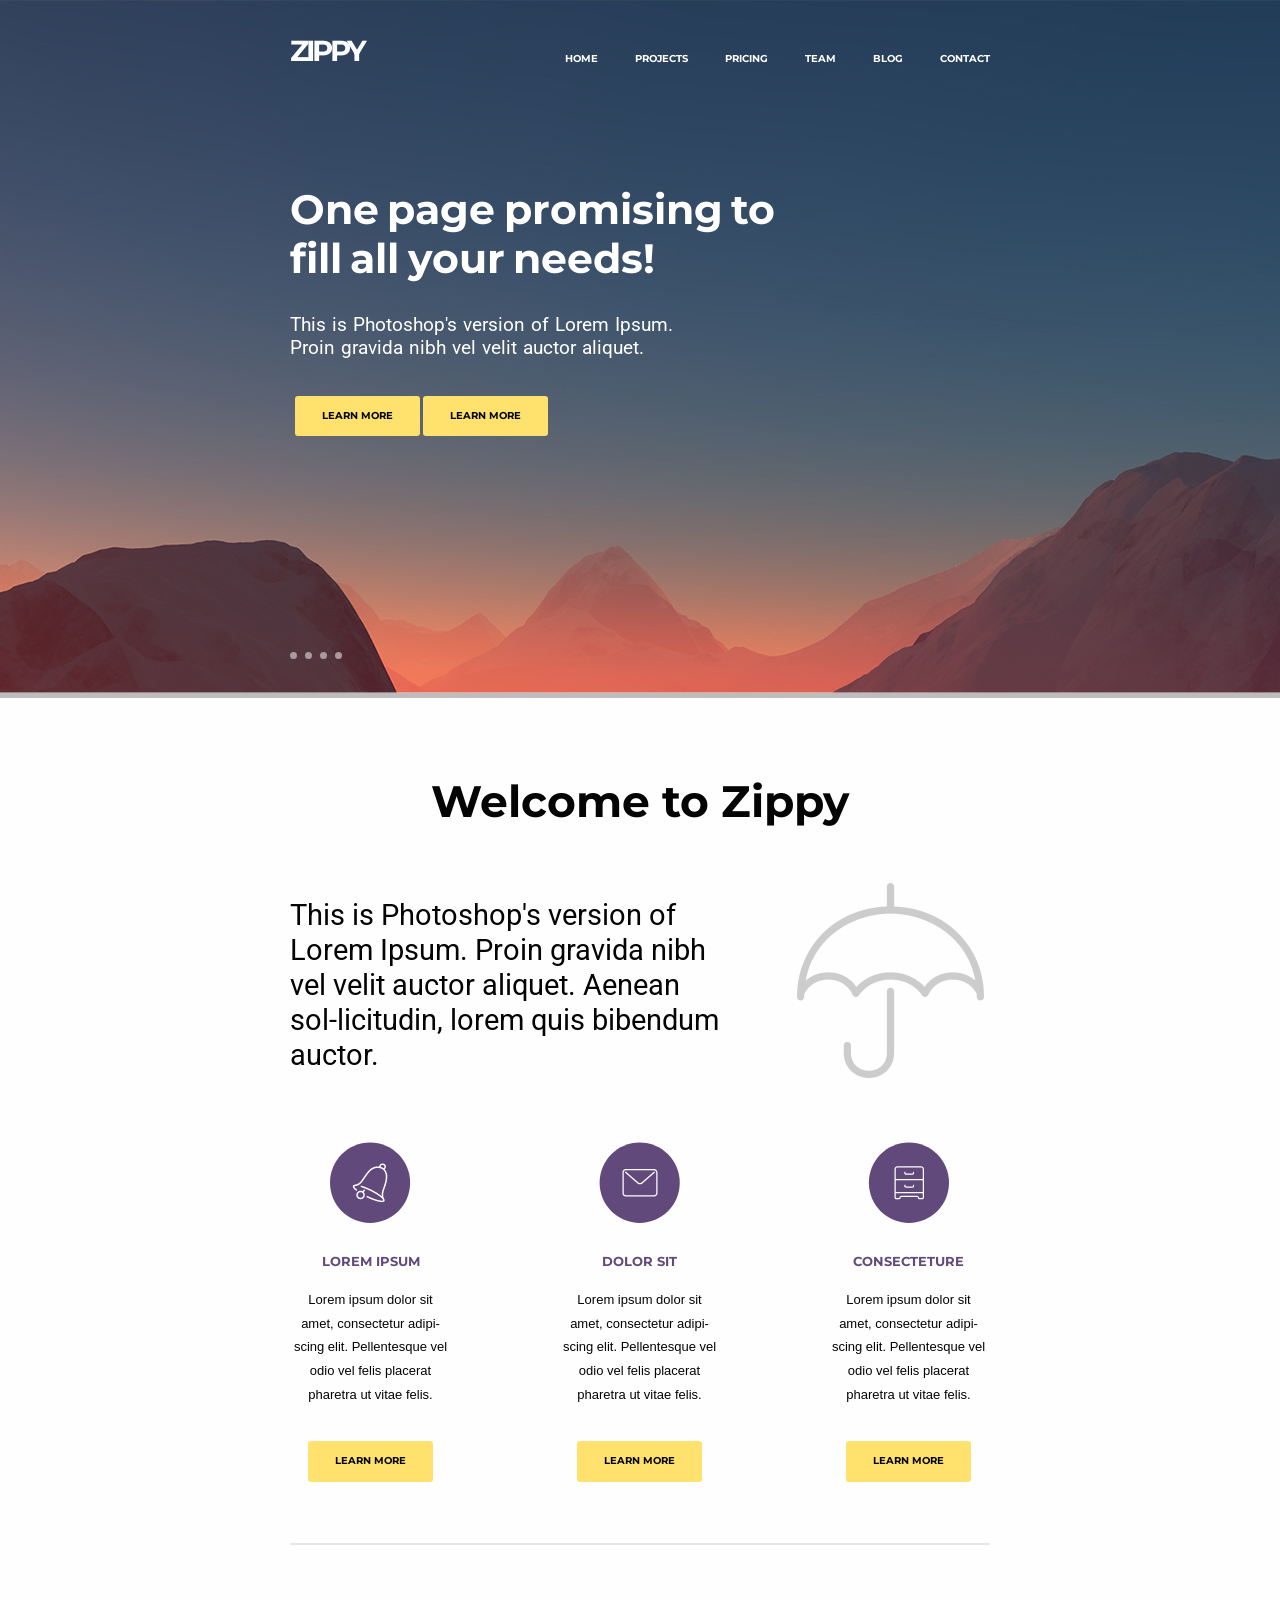
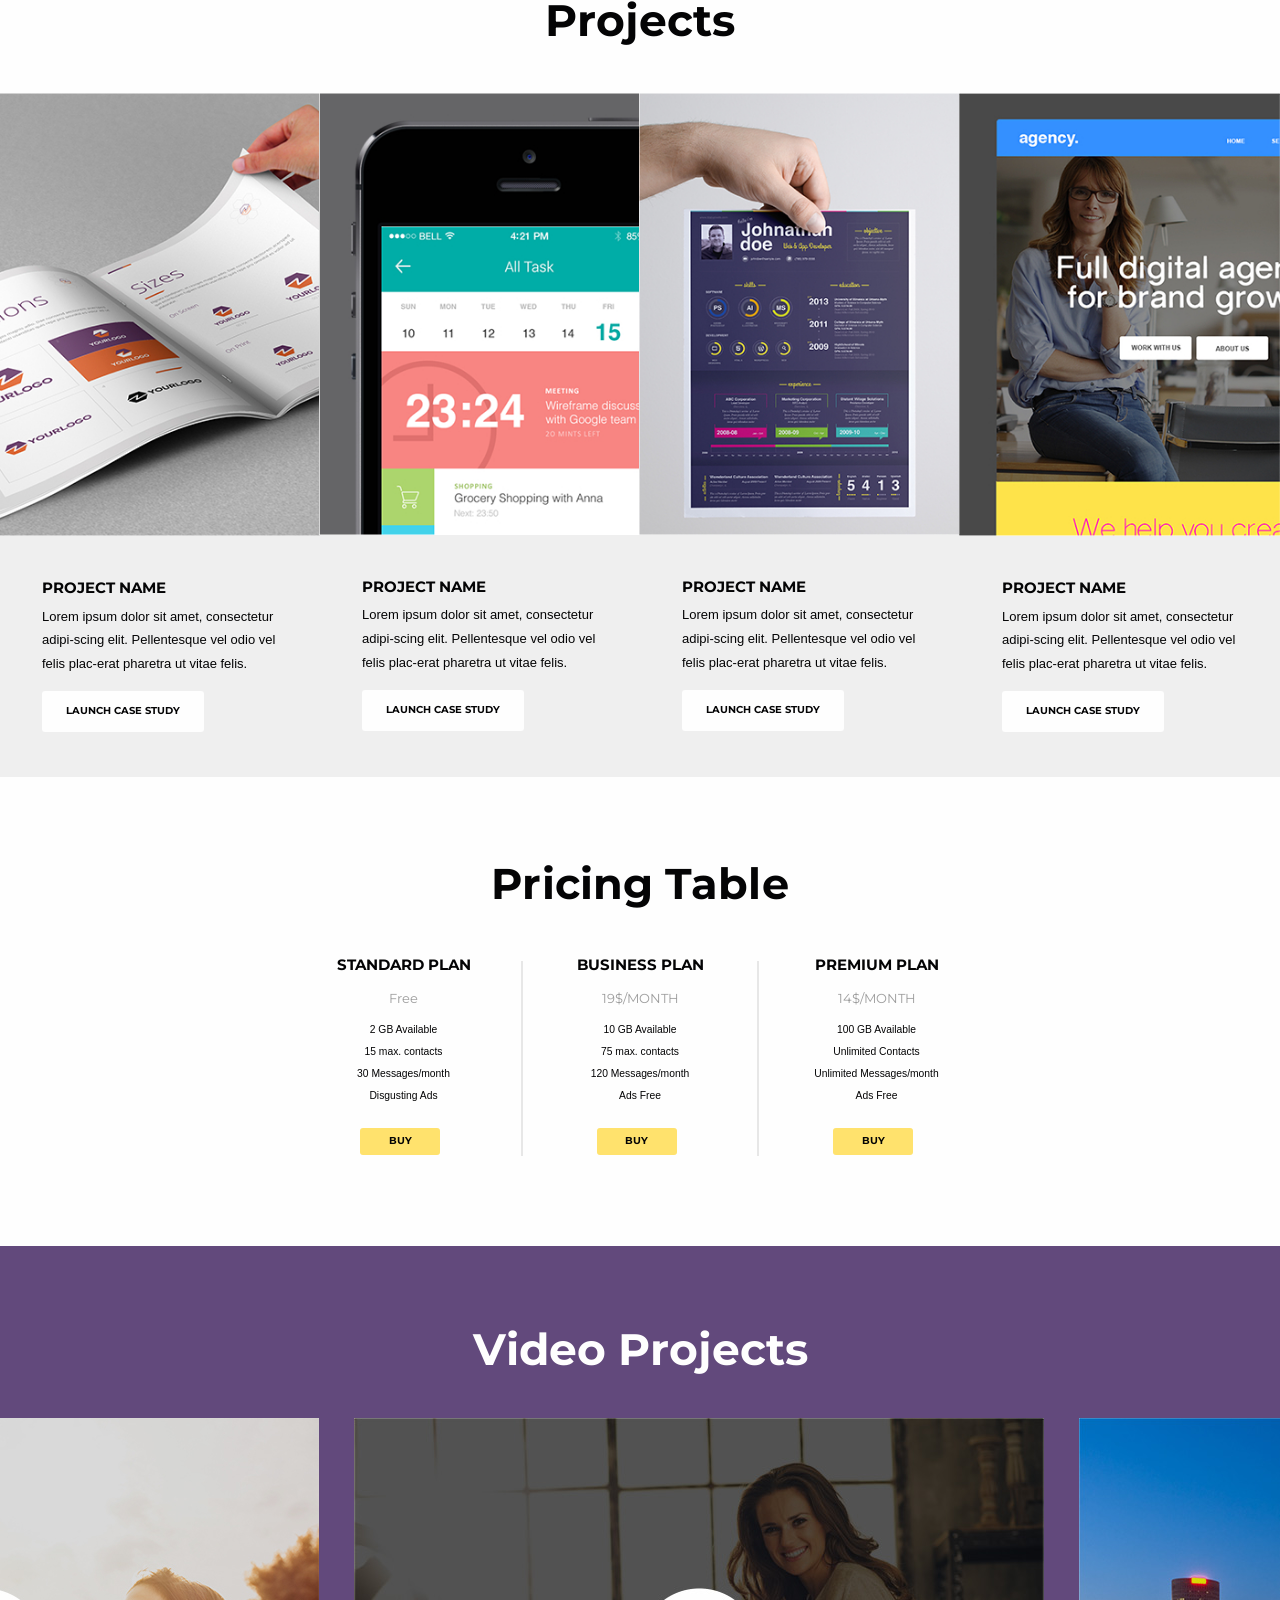
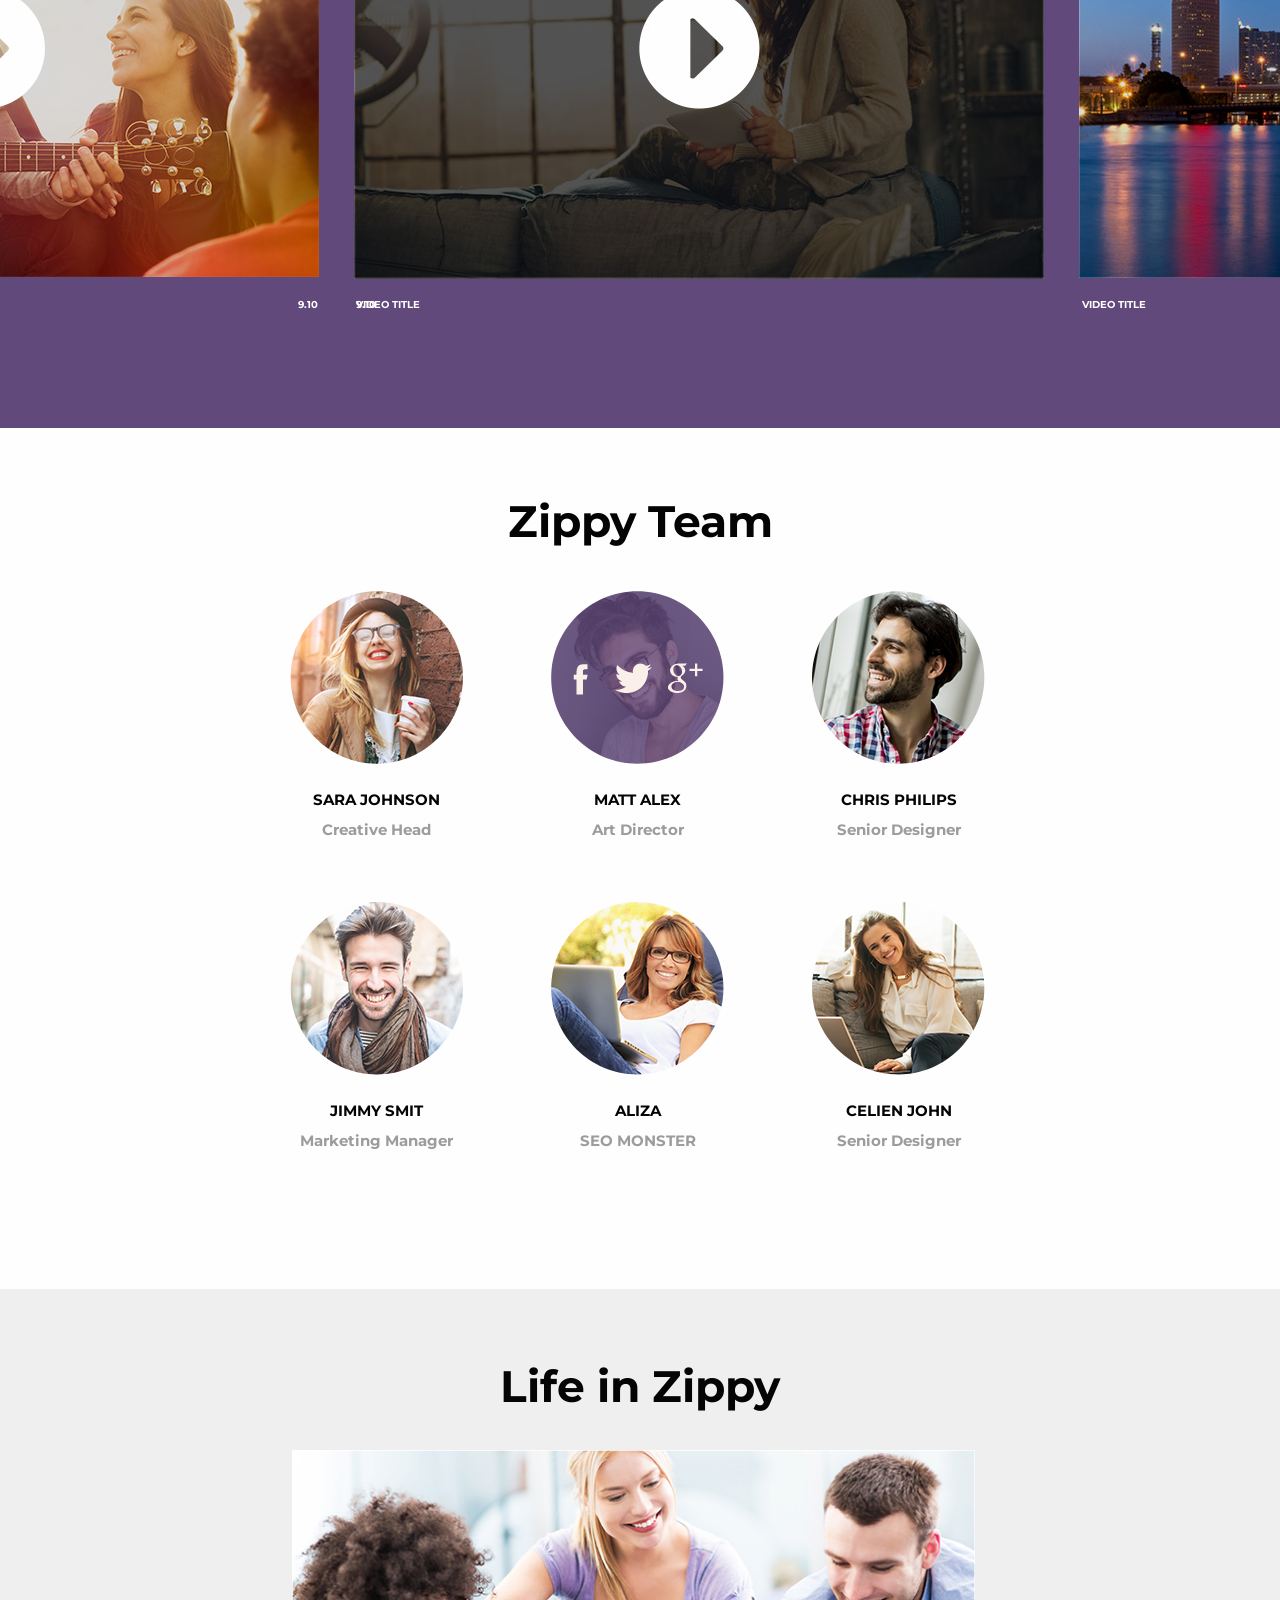
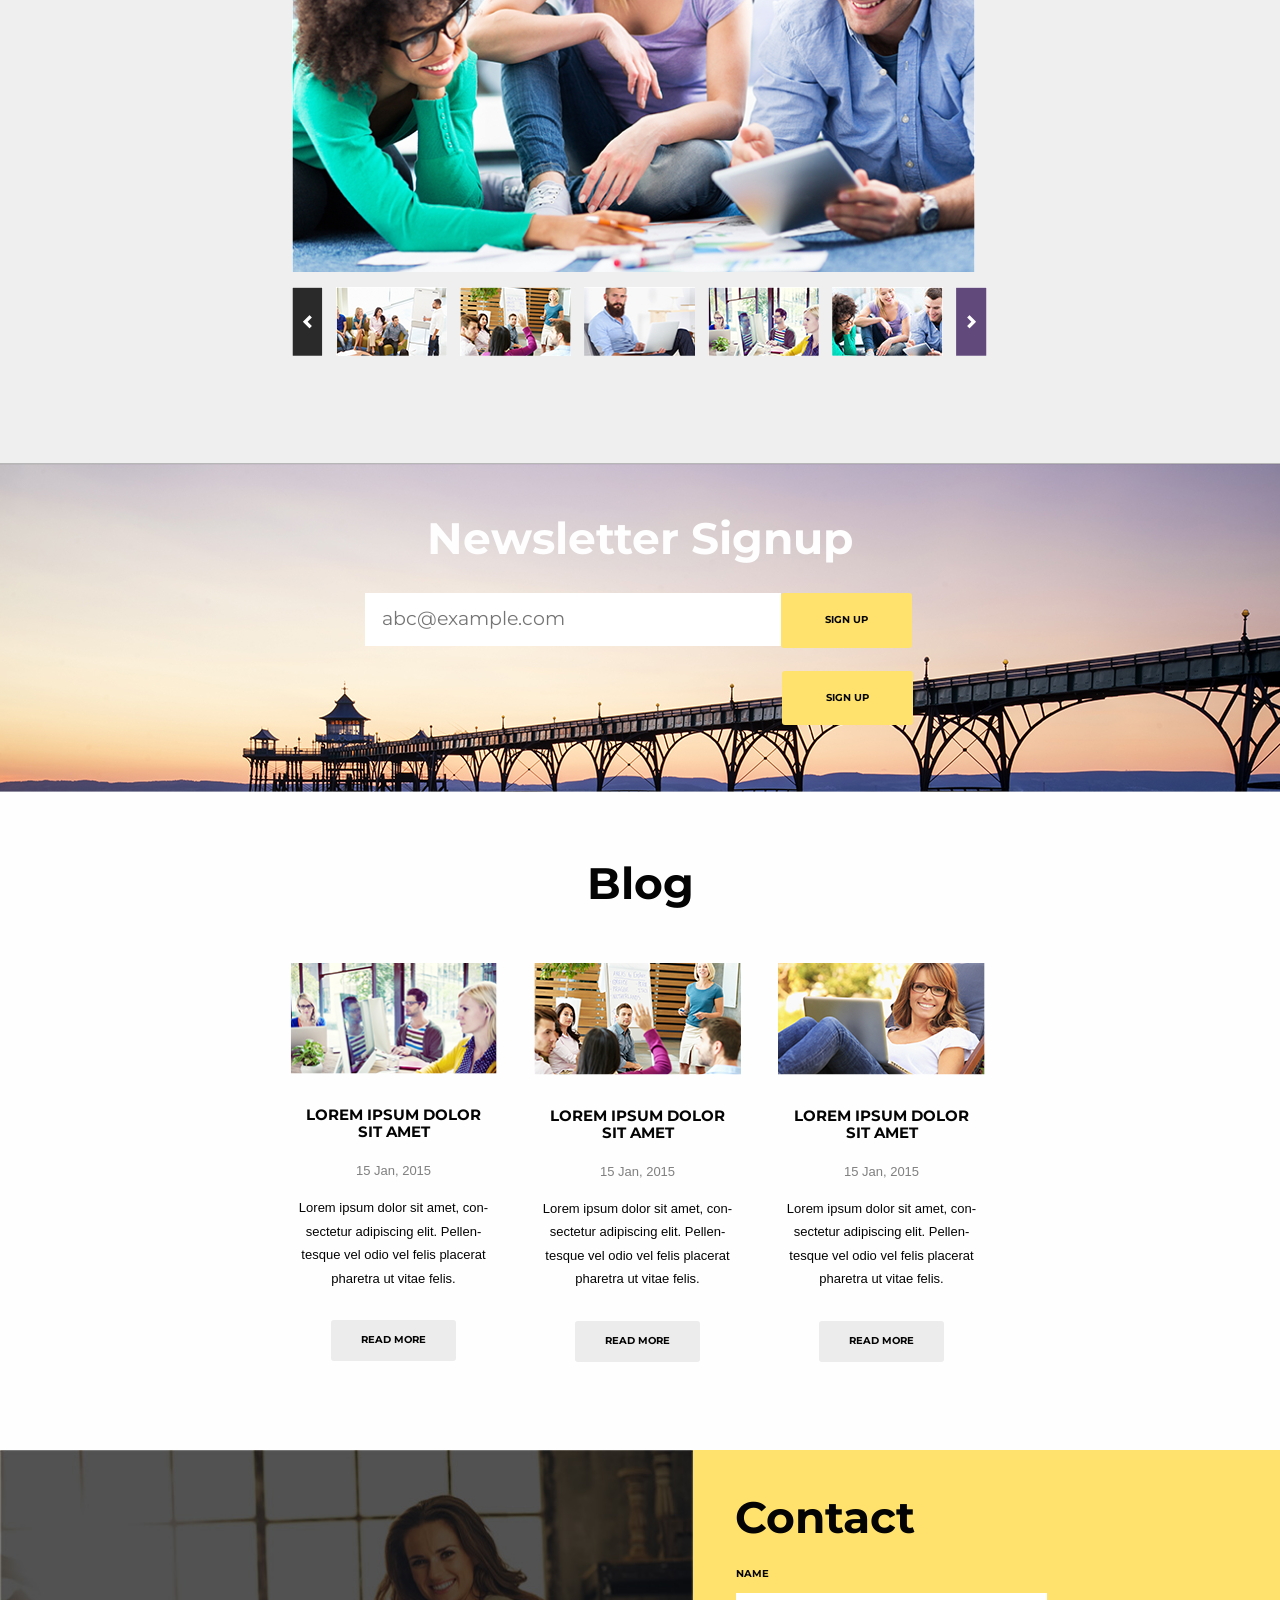
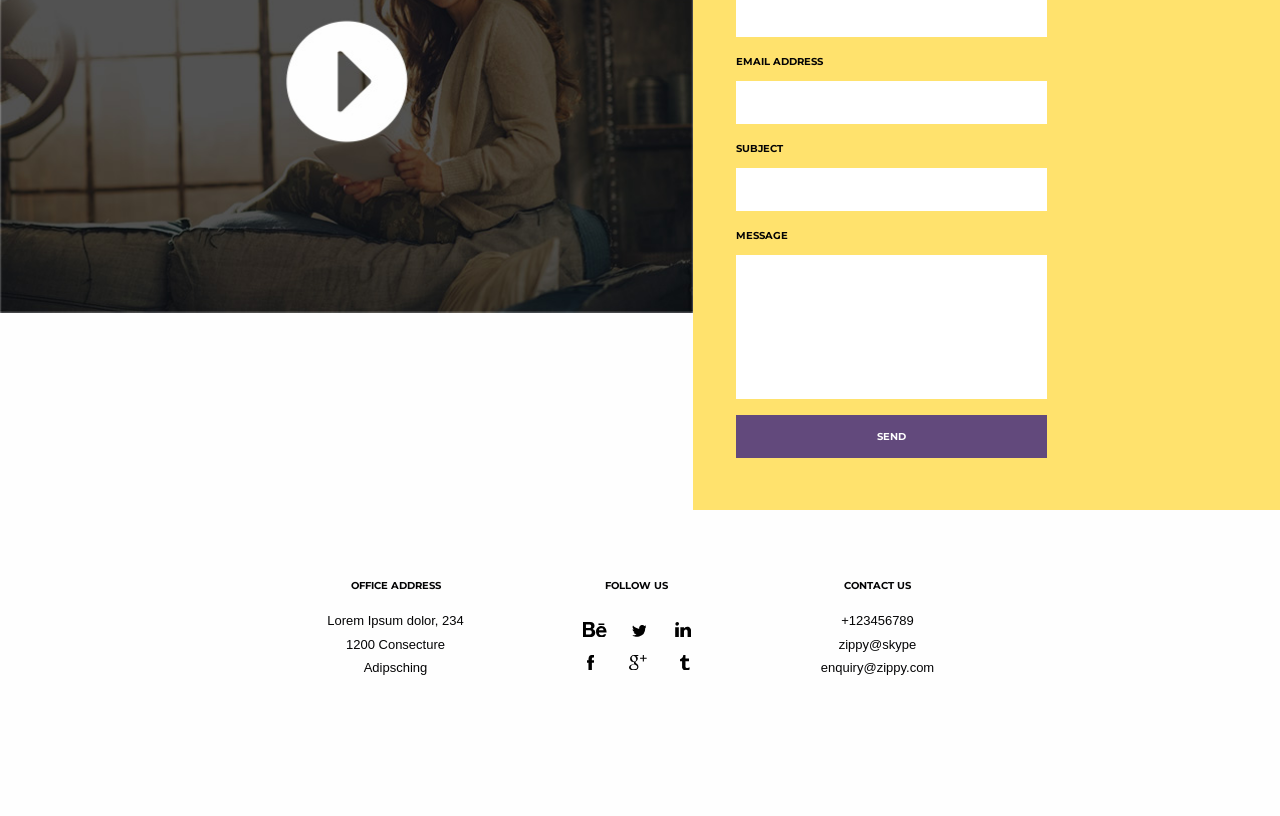
==== commit b8aff4a1: "изменил изображение в блоке с картой (проверка)" ====
--- a/index.html
+++ b/index.html
@@ -6,7 +6,7 @@
   <title>Landing Zippy</title>
   <link href="https://fonts.googleapis.com/css?family=Montserrat:400,700|Roboto:100&display=swap" rel="stylesheet">
   <link href="css/normalize.css" rel="stylesheet">
-  <link href="css/style-mini.css" rel="stylesheet">
+  <link href="css/style.css" rel="stylesheet">
 </head>
 
 <body>
@@ -287,7 +287,7 @@
       <ul class="map-location">
         <li>
           <div class="map">
-            <img src="img/map/map.jpg" alt="map" width="693" height="654">
+            <img src="img/map/video-pic-2.jpg" alt="map" width="693" height="654">
 
           </div>
         </li>
--- a/css/style.css
+++ b/css/style.css
@@ -0,0 +1,866 @@
+@font-face {
+  font-family: 'Helvetica';
+  src: local('Helvetica Regular'), local('Helvetica-Regular'),
+    url('fonts/helvetica/hinted-subset-Helvetica-Regular.woff') format('woff'),
+    url('fonts/helvetica/hinted-subset-Helvetica-Regular.woff2') format('woff2'),
+    font-weight: normal;
+  font-style: normal;
+}
+
+html {
+  box-sizing: border-box;
+}
+
+*, *::after, *::after {
+  box-sizing: inherit;
+}
+
+body {
+  margin: 0;
+  padding: 0;
+  font-family: "Montserrat", Arial, sans-serif;
+  font-size: 13.26px;
+  line-height: 24px;
+  font-weight: 700;
+  color: #040405;
+  background-color: #fefefe;
+}
+
+a {
+  text-decoration: none;
+}
+
+.visually-hidden {
+  position: absolute;
+  width: 1px;
+  height: 1px;
+  margin: -1px;
+  border: 0;
+  padding: 0;
+  white-space: nowrap;
+  clip-path: inset(100%);
+  clip: rect(0 0 0 0);
+  overflow: hidden;
+}
+
+img {
+  max-width: 100%;
+  height: auto;
+}
+
+.wrapper-bg-1 {
+  background-image: url("../img/background-feature/bg-1.jpg");
+  background-position: top center;
+  background-repeat: no-repeat;
+  background-color: #bdbdbd;
+}
+
+.container-center {
+  width: 700px;
+  margin: 0 auto;
+}
+
+.main-header {
+  margin-bottom: 32px;
+}
+
+.main-navigation {
+  display: flex;
+  flex-wrap: wrap;
+  margin: 0;
+  padding-top: 40px;
+  margin-bottom: 124px;
+  font-size: 10px;
+  line-height: 7px;
+  text-transform: uppercase;
+  color: #ffffff;
+}
+
+.logo {
+  margin-right: 197px;
+  margin-top: 7px;
+  font-size: 29px;
+  line-height: 7px;
+  letter-spacing: -3.4px;
+  color: #ffffff;
+}
+
+.site-navigation {
+  display: flex;
+  flex-wrap: wrap;
+  margin: 0;
+  padding: 0;
+  margin-top: 15px;
+  margin-left: auto;
+  list-style: none;
+}
+
+.site-navigation li {
+  margin-right: 37px;
+}
+
+.site-navigation li:last-child {
+  margin-right: 0;
+}
+
+.site-navigation a {
+  color: #ffffff;
+}
+
+.site-navigation a:hover,
+.site-navigation a:focus {
+  color: #ffe26d;
+}
+
+.feature-slide {
+  color: #ffffff;
+  padding-bottom: 48px;
+}
+
+.feature-slide .title-slide {
+  margin: 0;
+  padding: 0;
+  margin-bottom: 29px;
+  width: 515px;
+  font-size: 40.69px;
+  line-height: 120%;
+}
+
+.title-slide {
+  word-spacing: -0.09em;
+}
+
+.description {
+  font-family: "Roboto", Arial, sans-serif;
+  font-weight: 400;
+}
+
+.description-slide {
+  margin-bottom: 37px;
+  max-width: 431px;
+  font-size: 19.16px;
+  line-height: 120%;
+  word-spacing: 0.05em;
+}
+
+.button {
+  display: block;
+  padding-top: 17px;
+  padding-bottom: 17px;
+  width: 125px;
+  font: inherit;
+  font-size: 10.32px;
+  line-height: 6.9px;
+  text-align: center;
+  vertical-align: middle;
+  text-transform: uppercase;
+  color: #040405;
+  background-color: #ffe26d;
+  border-radius: 3px;
+  border: none;
+}
+
+.button:hover,
+.button:focus,
+.button-active {
+  background-color: #62497c;
+  color: #ffffff;
+}
+
+.button-cover {
+  display: flex;
+  padding-bottom: 214px;
+}
+
+.button-info-1 {
+  margin-right: 3px;
+  margin-left: 5px;
+}
+
+.some-features {
+  position: relative;
+  margin-bottom: 83px;
+}
+
+.feature-controls {
+  position: absolute;
+  bottom: 48px;
+  width: 61px;
+  height: 8px;
+}
+
+.feature-controls a {
+  display: inline-block;
+  position: relative;
+  width: 7px;
+  height: 7px;
+  background-color: #a99a9e;
+  border-radius: 50%;
+}
+
+.control-1,
+.control-2,
+.control-3 {
+  margin-right: 4px;
+}
+
+.feature-controls a:hover,
+.feature-controls a:focus,
+.feature-controls a:active {
+  background-color: #ffffff;
+}
+
+.welcome-block {
+  border-bottom: 2px solid #e7e7e7;
+  margin-bottom: 55px;
+  padding-bottom: 4px;
+}
+
+.welcome-block h2 {
+  margin-bottom: 83px;
+}
+
+.main-idea {
+  position: relative;
+  margin-bottom: 69px;
+}
+
+.main-idea h2 {
+  margin-bottom: 76px;
+  font-size: 44.21px;
+  line-height: 40.52px;
+  text-align: center;
+}
+
+.main-idea p {
+  width: 436px;
+}
+
+.main-idea img {
+  position: absolute;
+  top: 102px;
+  left: 507px;
+}
+
+.description-page {
+  font-size: 29.4px;
+  line-height: 35px;
+  color: inherit;
+}
+
+.possibilities-list {
+  display: flex;
+  flex-wrap: wrap;
+  margin: 0;
+  padding: 0;
+  list-style: none;
+  margin-bottom: 57px;
+}
+
+.possibility {
+  width: 161px;
+  text-align: center;
+  margin-right: 108px;
+}
+
+.possibility img {
+  margin-bottom: 6px;
+}
+
+.possibilities-list li:nth-child(3) {
+  margin-right: 0;
+}
+
+.possibilities-title {
+  margin-bottom: 15px;
+  text-transform: uppercase;
+  color: #62497c;
+}
+
+.possibilities-description {
+  margin-bottom: 35px;
+  padding: 0 2px;
+  font-family: "Helvetica", Arial, sans-serif;
+  font-size: 13px;
+  font-weight: 400;
+  line-height: 23.58px;
+}
+
+.button-info {
+  display: block;
+  margin: 0 auto;
+}
+
+.projects {
+  max-width: 1400px;
+  margin: 0 auto;
+  margin-bottom: 87px;
+}
+
+.projects h2 {
+  font-size: 44.21px;
+  line-height: 40.52px;
+  text-align: center;
+  margin-bottom: 52px;
+}
+
+.project-list {
+  display: flex;
+  list-style: none;
+  margin: 0;
+  padding: 0;
+  background-color: #efefef;
+}
+
+.project-list li {
+  margin: 0;
+  margin-left: -1px;
+  padding: 0;
+  width: 353px;
+}
+
+.project-list img {
+  margin-bottom: 10px;
+}
+
+.project-list h3 {
+  font-size: 15px;
+  line-height: 40.52px;
+  text-transform: uppercase;
+  margin-bottom: -17px;
+  padding-left: 43px;
+}
+
+.button-study {
+  width: 162px;
+  color: inherit;
+  background-color: #fefefe;
+  margin-bottom: 45px;
+  margin-left: 43px;
+}
+
+.projects p {
+  font-family: "Helvetica", Arial, sans-serif;
+  font-size: 13px;
+  font-weight: 400;
+  line-height: 23.58px;
+  margin-bottom: 16px;
+  padding: 0 35px 0 43px;
+}
+
+.project:hover {
+  background-color: #ffe26d;
+}
+
+.price {
+  text-align: center;
+  border-collapse: collapse;
+}
+
+.price td {
+  width: 236px;
+  border-right: 2px solid #e7e7e7;
+}
+
+.price .terms {
+  font-family: "Helvetica", Arial, sans-serif;
+  font-size: 10.32px;
+  font-weight: 400;
+  line-height: 22px;
+}
+
+.terms p {
+  padding: 0;
+  margin: 0;
+}
+
+.price td:last-child {
+  border-right: 0;
+}
+
+.button-buy {
+  width: 80px;
+  margin: 0 auto;
+  padding-top: 10px;
+  padding-bottom: 10px;
+}
+
+.button-price td {
+  padding-top: 20px;
+  padding-right: 8px;
+}
+
+.pricing-table .table-name {
+  font-size: 43.21px;
+  line-height: 40.52px;
+  text-align: center;
+  margin-bottom: 56px;
+  letter-spacing: 0.1px;
+}
+
+.price {
+  margin: 0 auto;
+}
+
+.pricing-table {
+  margin-bottom: 90px;
+}
+
+.plan-title {
+  font-size: 14.74px;
+  line-height: 6.9px;
+  text-transform: uppercase;
+}
+
+.plan-title td {
+  padding-bottom: 16px;
+}
+
+.payment td {
+  font-weight: 400;
+  color: #9d9d9d;
+  padding-bottom: 8px;
+}
+
+.month-hi-register {
+  text-transform: uppercase;
+}
+
+.video-project {
+  background-color: #62497c;
+  margin-bottom: 73px;
+}
+
+.video-project h2 {
+  font-size: 44.21px;
+  line-height: 40.52px;
+  color: #fefefe;
+  padding-top: 83px;
+  padding-bottom: 12px;
+  text-align: center;
+}
+
+.video-list {
+  display: flex;
+  flex-wrap: wrap;
+  list-style: none;
+  margin: 0 auto;
+  padding: 0;
+  width: 1400px;
+}
+
+.video-list li {
+  margin-right: 35px;
+}
+
+.video-list li:last-child {
+  margin-right: 0;
+}
+
+.middle-frame,
+.left-frame,
+.right-frame {
+  position: relative;
+  margin-bottom: 142px;
+}
+
+.time-left {
+  position: absolute;
+  top: 474px;
+  right: 1px;
+}
+
+.title-middle {
+  position: absolute;
+  top: 474px;
+  left: 2px;
+}
+
+.time-middle {
+  position: absolute;
+  top: 474px;
+  left: 2px;
+}
+
+.title-right {
+  position: absolute;
+  top: 474px;
+  left: 3px;
+}
+
+.video-list p {
+  font-size: 10px;
+  line-height: 6.9px;
+  text-transform: uppercase;
+  color: #fefefe;
+}
+
+.title-team {
+  font-size: 44.21px;
+  line-height: 40.52px;
+  text-align: center;
+}
+
+.title-band {
+  margin-bottom: 50px;
+}
+
+.team-list {
+  display: flex;
+  flex-wrap: wrap;
+  margin: 0;
+  padding: 0;
+  list-style: none;
+  text-align: center;
+}
+
+.team-list li {
+  width: 173px;
+  margin-right: 88px;
+}
+
+.team-list li:nth-child(3),
+.team-list li:nth-child(6) {
+  margin-right: 0;
+}
+
+.team-list li:nth-child(4),
+.team-list li:nth-child(5),
+.team-list li:nth-child(6) {
+  margin-top: 53px;
+  padding-bottom: 129px;
+}
+
+.team-list img {
+  margin-bottom: 11px;
+}
+
+.team-member {
+  margin-bottom: 23px;
+  font-size: 15px;
+  line-height: 6.9px;
+  text-transform: uppercase;
+}
+
+.post {
+  font-size: 15px;
+  line-height: 6.9px;
+  opacity: 0.39;
+}
+
+.post-seo {
+  text-transform: uppercase;
+}
+
+.life-slider {
+  background-color: #efefef;
+  padding-top: 77px;
+  padding-bottom: 100px;
+}
+
+.title-life {
+  padding: 0;
+  margin: 0;
+  margin-bottom: 44px;
+}
+
+.zippy-life-list {
+  display: flex;
+  flex-wrap: wrap;
+  width: 696px;
+  list-style: none;
+  margin: 0 auto;
+  padding: 0;
+}
+
+.zippy-life-list li {
+  margin-right: 13px;
+}
+
+.zippy-life-list li:last-child {
+  margin-right: 0;
+}
+
+.main-frame {
+  order: 1;
+  margin-bottom: 8px;
+}
+
+.small-frame {
+  order: 2;
+}
+
+.newsletter {
+  background-image: url("../img/background-feature/bg-2.jpg");
+  background-position: top center;
+  background-repeat: no-repeat;
+  background-color: #fefefe;
+  margin-bottom: 66px;
+}
+
+.newsletter h2 {
+  font-size: 44.21px;
+  line-height: 40.52px;
+  margin: 0;
+  padding-top: 55px;
+  padding-bottom: 34px;
+  text-align: center;
+  color: #fefefe;
+}
+
+.news-subscription {
+  display: flex;
+  flex-wrap: wrap;
+  width: 550px;
+}
+
+.sign-up-button-1,
+.sign-up-button-2 {
+  padding-top: 24px;
+  padding-bottom: 24px;
+  width: 131px;
+}
+
+.sign-up-button-2 {
+  margin-left: 417px;
+  margin-top: 23px;
+  margin-bottom: 72px;
+}
+
+.field-subscribe {
+  display: block;
+  padding-left: 17px;
+  padding-top: 5px;
+  padding-bottom: 8px;
+  min-width: 416px;
+  font-family: inherit;
+  font-size: 19.16px;
+  font-weight: 400;
+  line-height: 40.52px;
+  color: #d8d8d8;
+  border: 0;
+}
+
+.blog {
+  margin-bottom: 88px;
+}
+
+.blog h2 {
+  font-size: 44.21px;
+  line-height: 40.52px;
+  text-align: center;
+  margin-bottom: 59px;
+}
+
+.our-notice {
+  display: flex;
+  flex-wrap: wrap;
+  margin: 0;
+  padding: 0;
+  list-style: none;
+}
+
+.notice {
+  width: 207px;
+  margin-right: 37px;
+  text-align: center;
+}
+
+.notice:last-child {
+  margin-right: 0;
+}
+
+.notice img {
+  margin-bottom: 10px;
+}
+
+.notice h3 {
+  margin-bottom: 18px;
+  padding: 0 3px;
+  font-size: 15px;
+  line-height: 17px;
+  text-transform: uppercase;
+}
+
+.notice time,
+.notice p {
+  font-family: "Helvetica", Arial, sans-serif;
+  font-size: 13px;
+  font-weight: 400;
+  line-height: 23.58px;
+}
+
+.notice time {
+  opacity: 0.5;
+  margin-bottom: 15px;
+}
+
+.notice p {
+  margin-bottom: 30px;
+}
+
+.button-blog {
+  background-color: #ececec;
+  margin: 0 auto;
+}
+
+.button-blog:hover,
+.button-blog:focus,
+.button-blog:active {
+  color: inherit;
+  background-color: #ffe26d;
+}
+
+.location {
+  width: 1400px;
+  margin: 0 auto;
+  margin-bottom: 61px;
+}
+
+.map-location {
+  display: flex;
+  margin: 0;
+  padding: 0;
+  list-style: none;
+}
+
+.location h2 {
+  font-size: 44.21px;
+  line-height: 40.52px;
+  margin: 0;
+  margin-bottom: 34px;
+  padding-top: 47px;
+  padding-left: 42px;
+}
+
+.form {
+  width: 707px;
+  background-color: #ffe26d;
+}
+
+.write-us {
+  display: flex;
+  flex-wrap: wrap;
+}
+
+.name,
+.email,
+.theme,
+.message {
+  margin: 0;
+  padding: 0;
+  margin-left: 43px;
+  margin-right: auto;
+}
+
+.write-us input,
+.field-message {
+  display: block;
+  width: 311px;
+  margin: 15px 0 22px;
+  padding: 16px 0;
+  border: 0;
+}
+
+.field-message {
+  padding: 46px 0 75px;
+  resize: none;
+  margin-bottom: 16px;
+}
+
+.connection {
+  font-size: 44.21px;
+  line-height: 40.52px;
+}
+
+.write-us {
+  font-size: 10px;
+  line-height: 6.9px;
+  text-transform: uppercase;
+}
+
+.send-button {
+  color: #fefefe;
+  background-color: #62497c;
+  width: 311px;
+  margin-left: 43px;
+  margin-bottom: 52px;
+  padding-top: 19px;
+  border-radius: initial;
+}
+
+.social-connection {
+  display: flex;
+  padding-bottom: 123px;
+}
+
+.address,
+.footer-social,
+.footer-contacts {
+  margin-left: 76px;
+  width: 165px;
+  text-align: center;
+}
+
+.address {
+  margin-left: 23px;
+}
+
+.footer-contacts p {
+  margin: 0;
+}
+
+.social-connection h3 {
+
+  font-size: 10px;
+  font-weight: 700;
+  line-height: 10px;
+  text-transform: uppercase;
+  text-align: center;
+}
+
+.social-title {
+  margin-bottom: 18px;
+}
+
+.title-social-icon {
+  margin-bottom: 29px;
+}
+
+.social-connection p,
+.phone {
+  font-family: "Helvetica", Arial, sans-serif;
+  font-size: 13px;
+  font-weight: 400;
+  line-height: 23.58px;
+  color: inherit;
+}
+
+.social-list {
+  display: flex;
+  flex-wrap: wrap;
+  margin: 0;
+  padding: 0;
+  padding-left: 29px;
+  list-style: none;
+}
+
+.social-list li {
+  width: 24px;
+}
+
+.social-list li:nth-child(1),
+.social-list li:nth-child(2),
+.social-list li:nth-child(3) {
+  margin-bottom: 9px;
+  margin-right: 20px;
+}
+
+.social-list li:nth-child(4) {
+  padding-right: 9px;
+  margin-right: 19px;
+}
+
+.social-list li:nth-child(5) {
+  margin-right: 23px;
+}
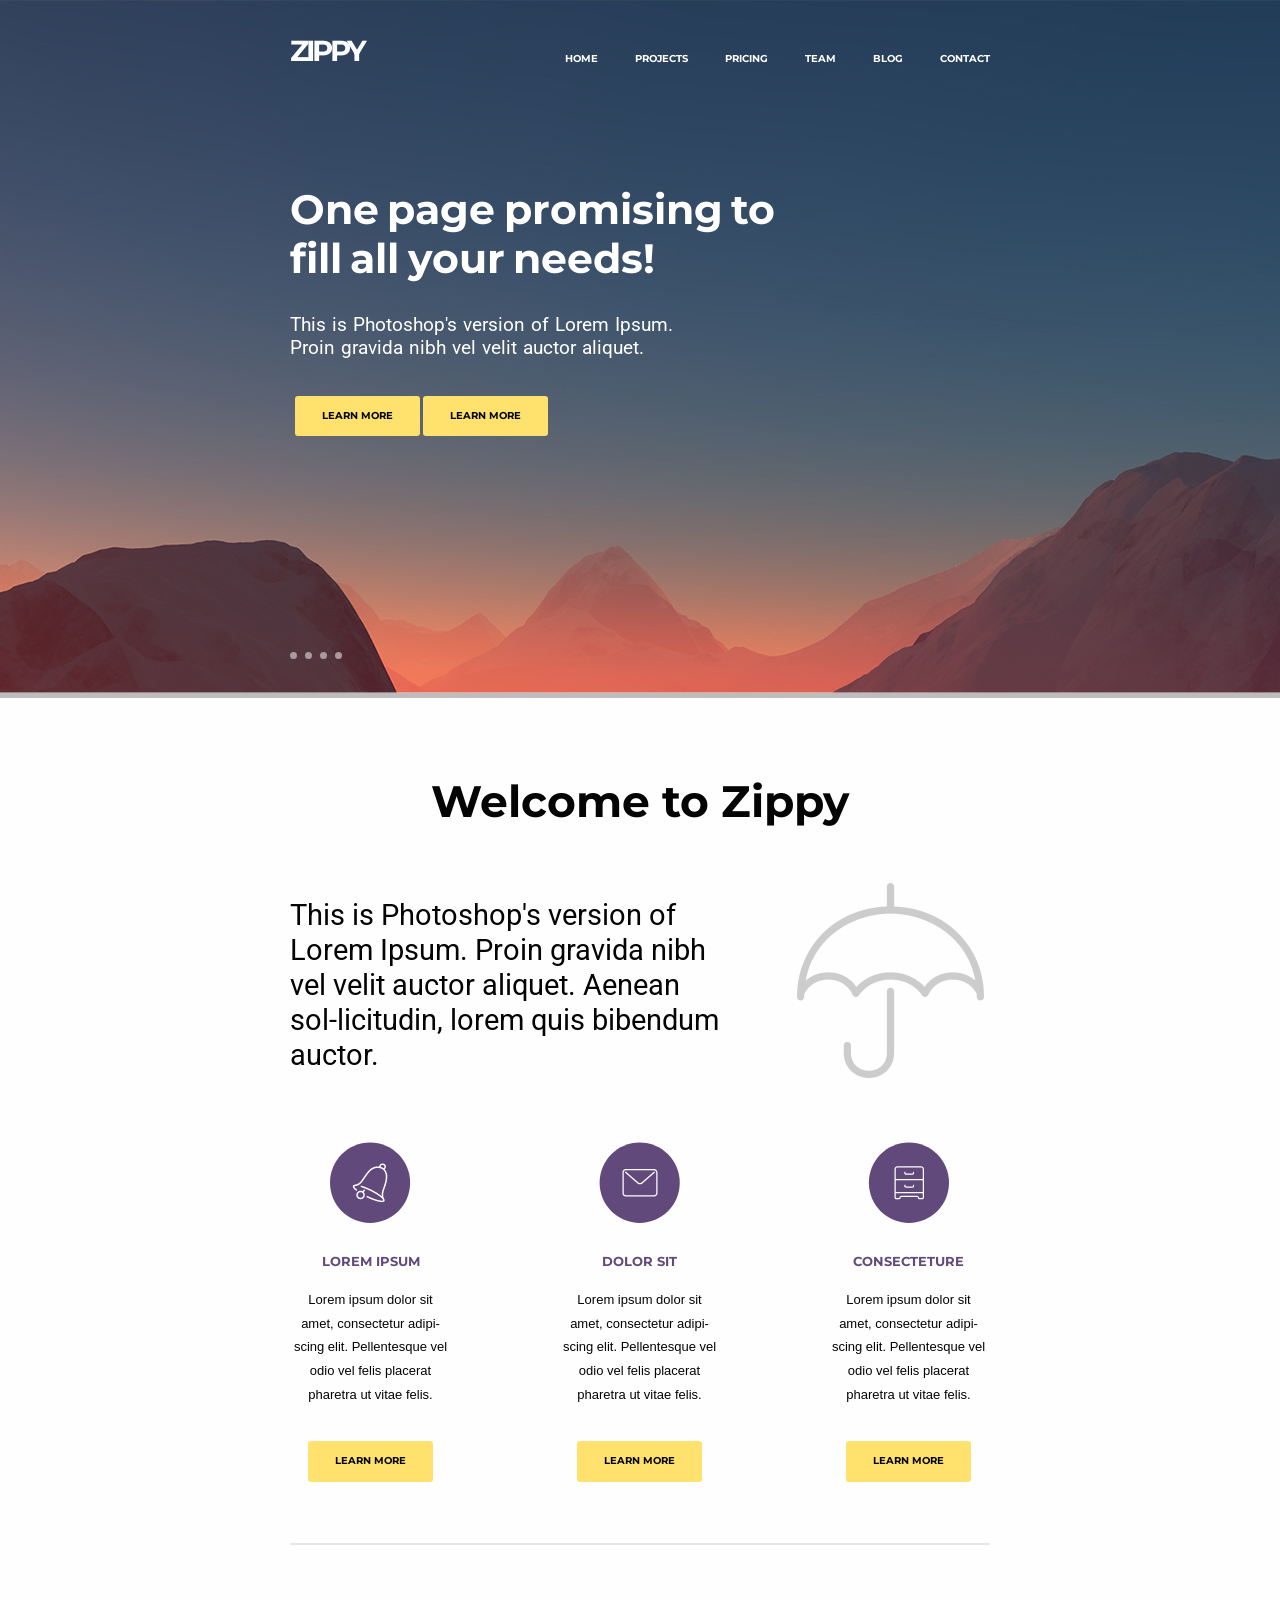
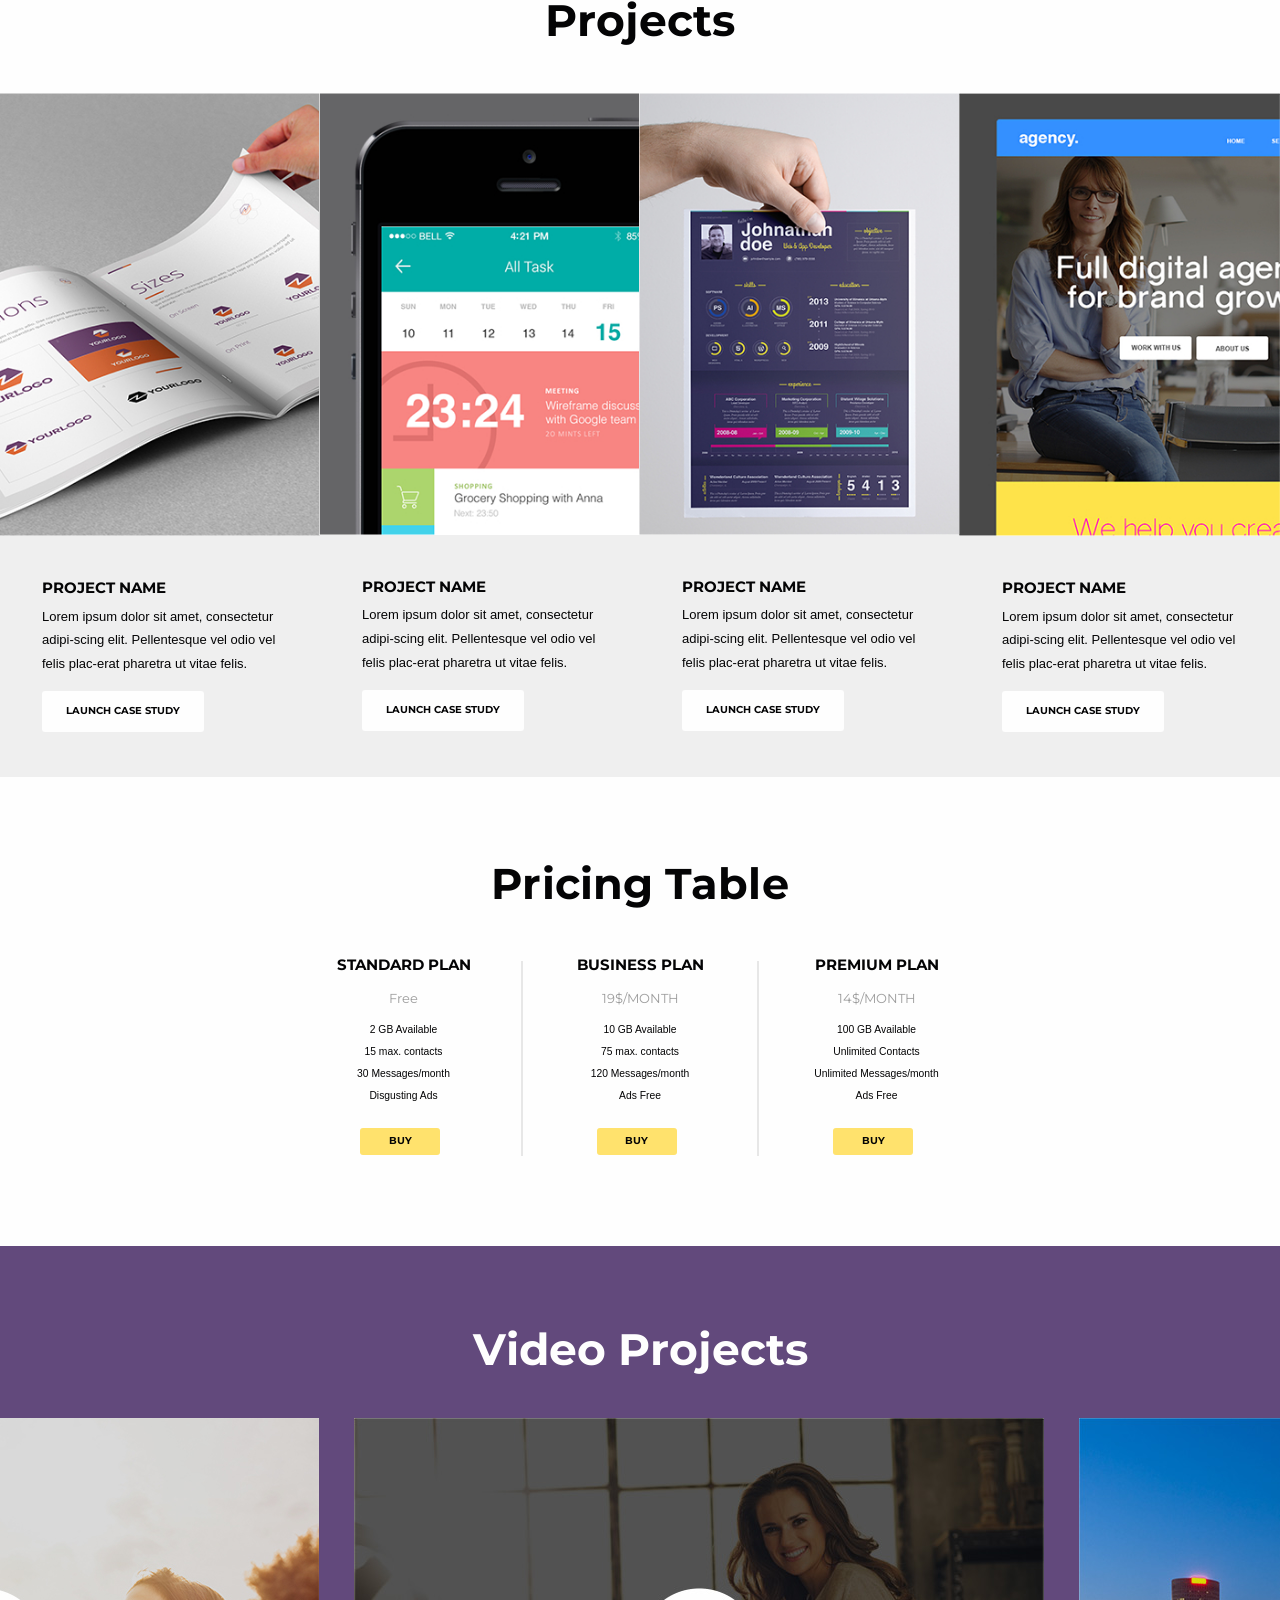
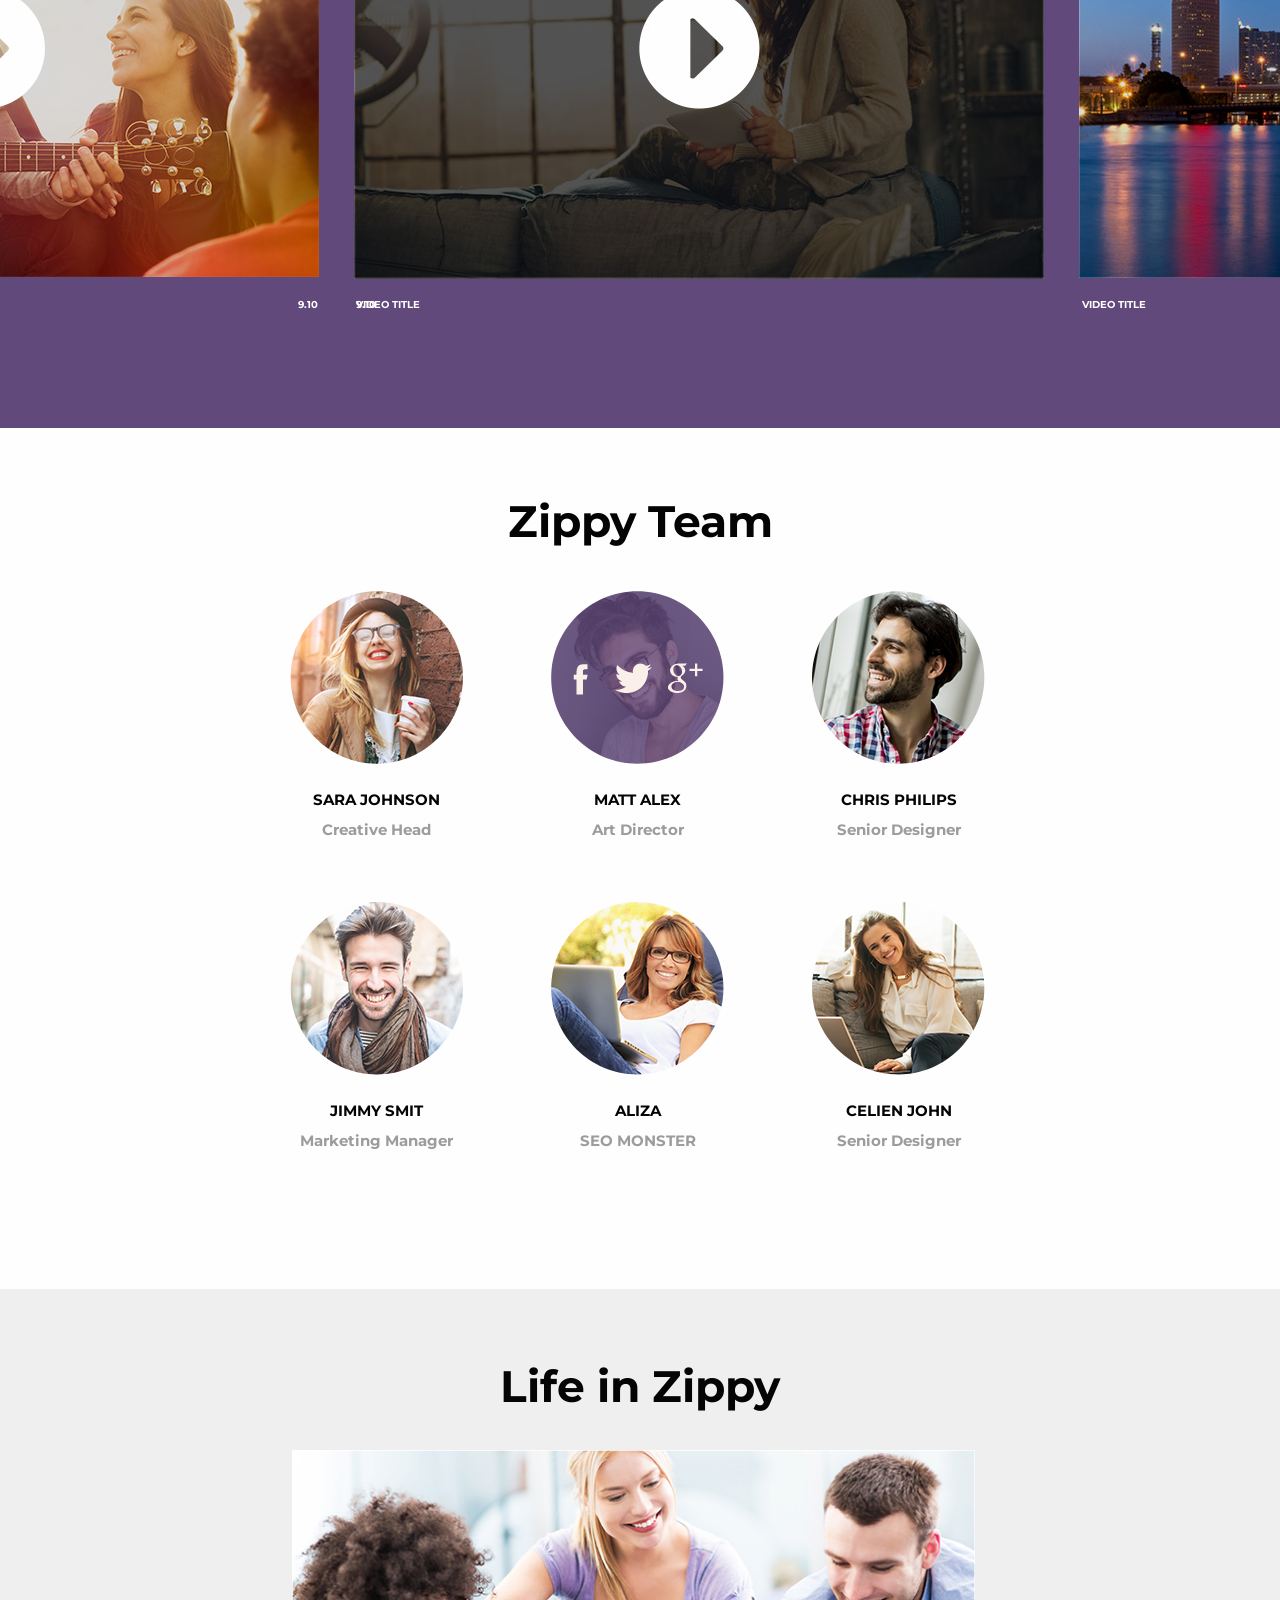
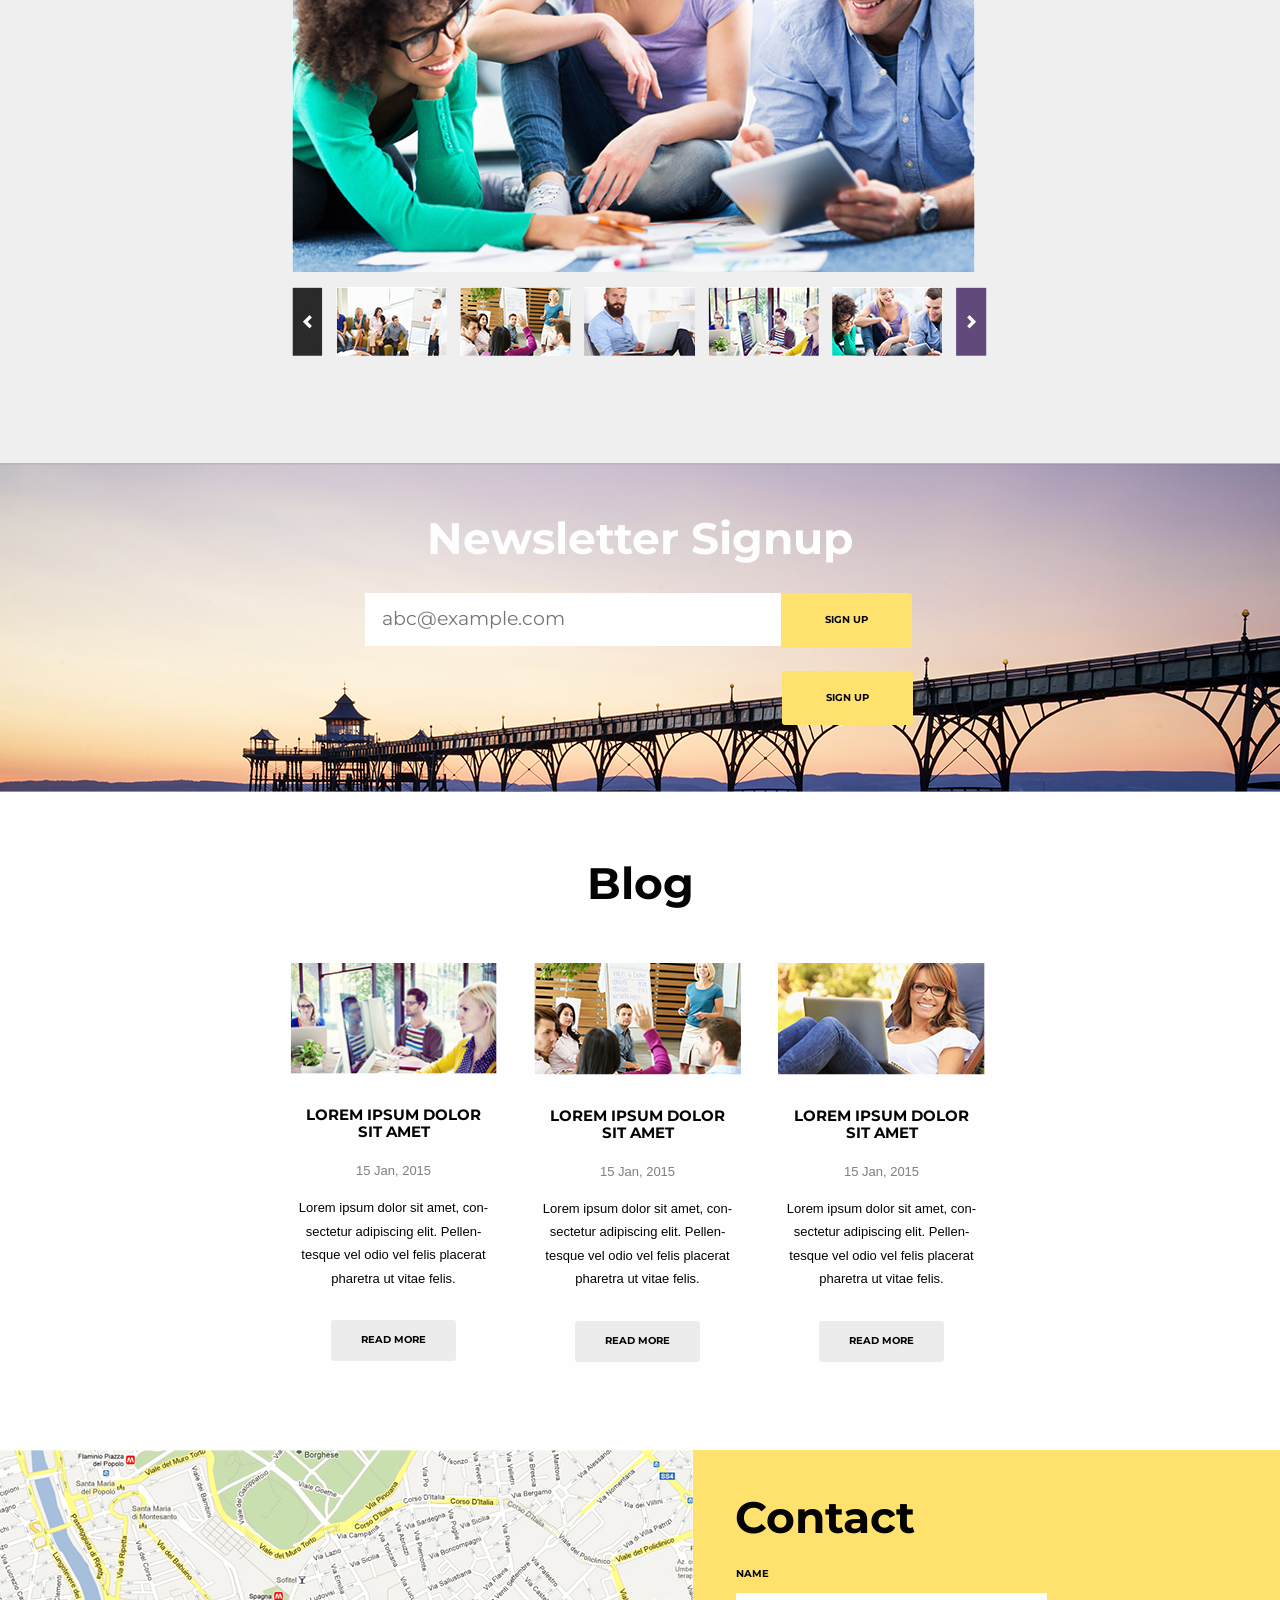
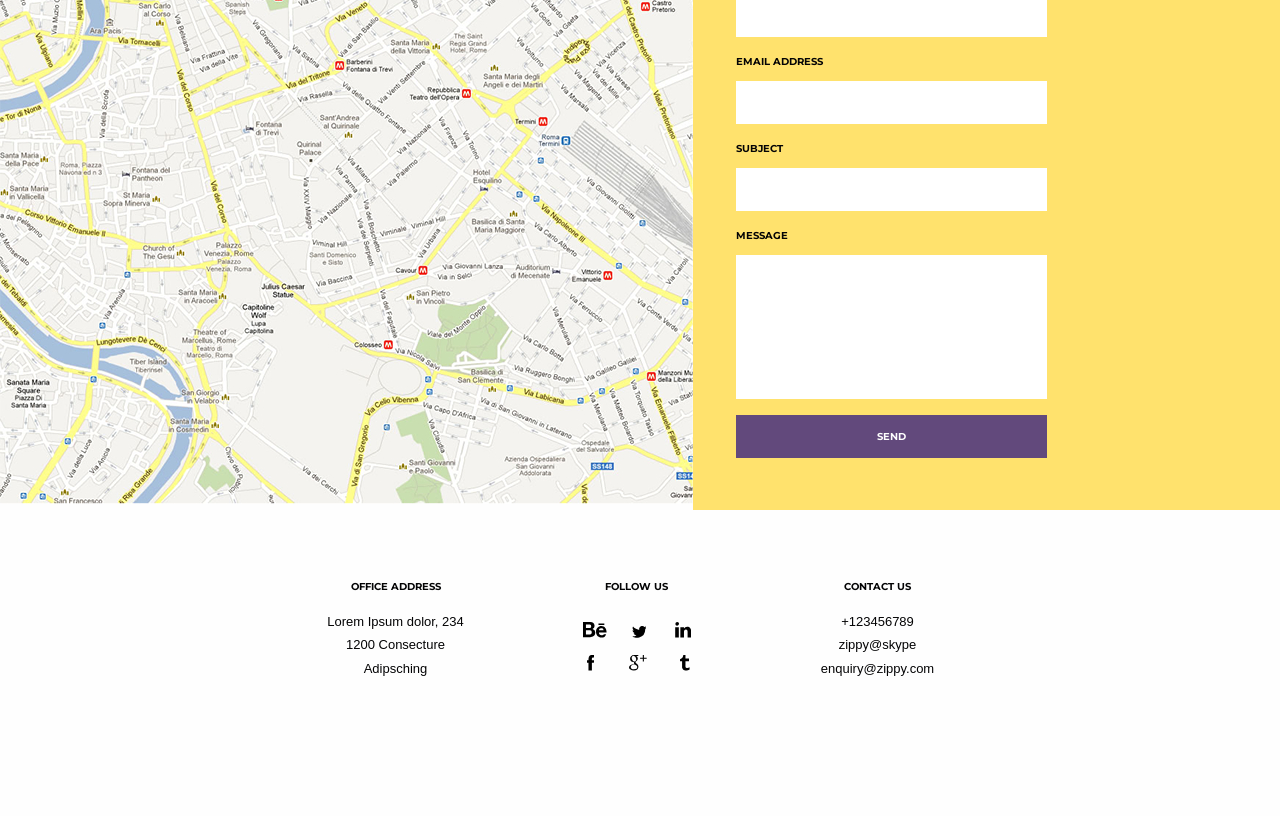
==== commit 68aedf98: "вернул изображение карты (изменил имя файла)" ====
--- a/index.html
+++ b/index.html
@@ -287,7 +287,7 @@
       <ul class="map-location">
         <li>
           <div class="map">
-            <img src="img/map/video-pic-2.jpg" alt="map" width="693" height="654">
+            <img src="img/map/map-pic.jpg" alt="map" width="693" height="654">
 
           </div>
         </li>
